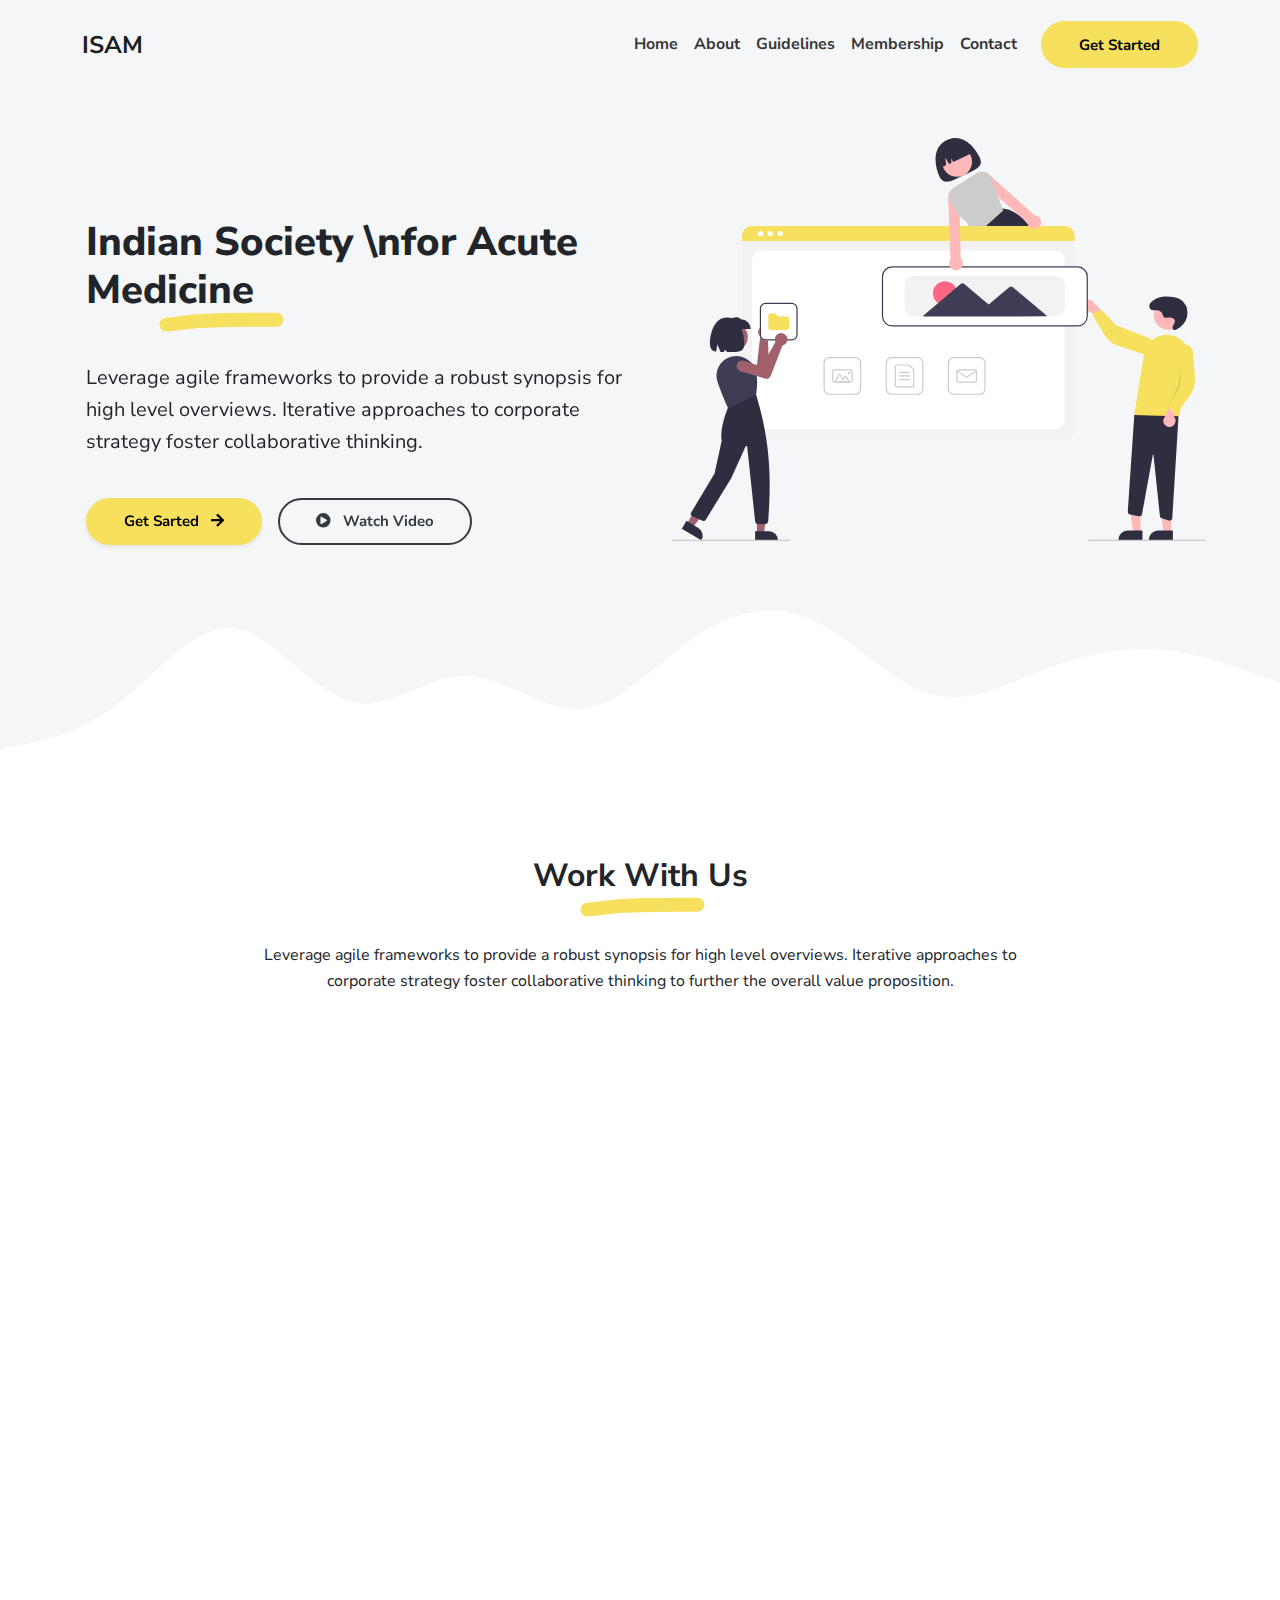
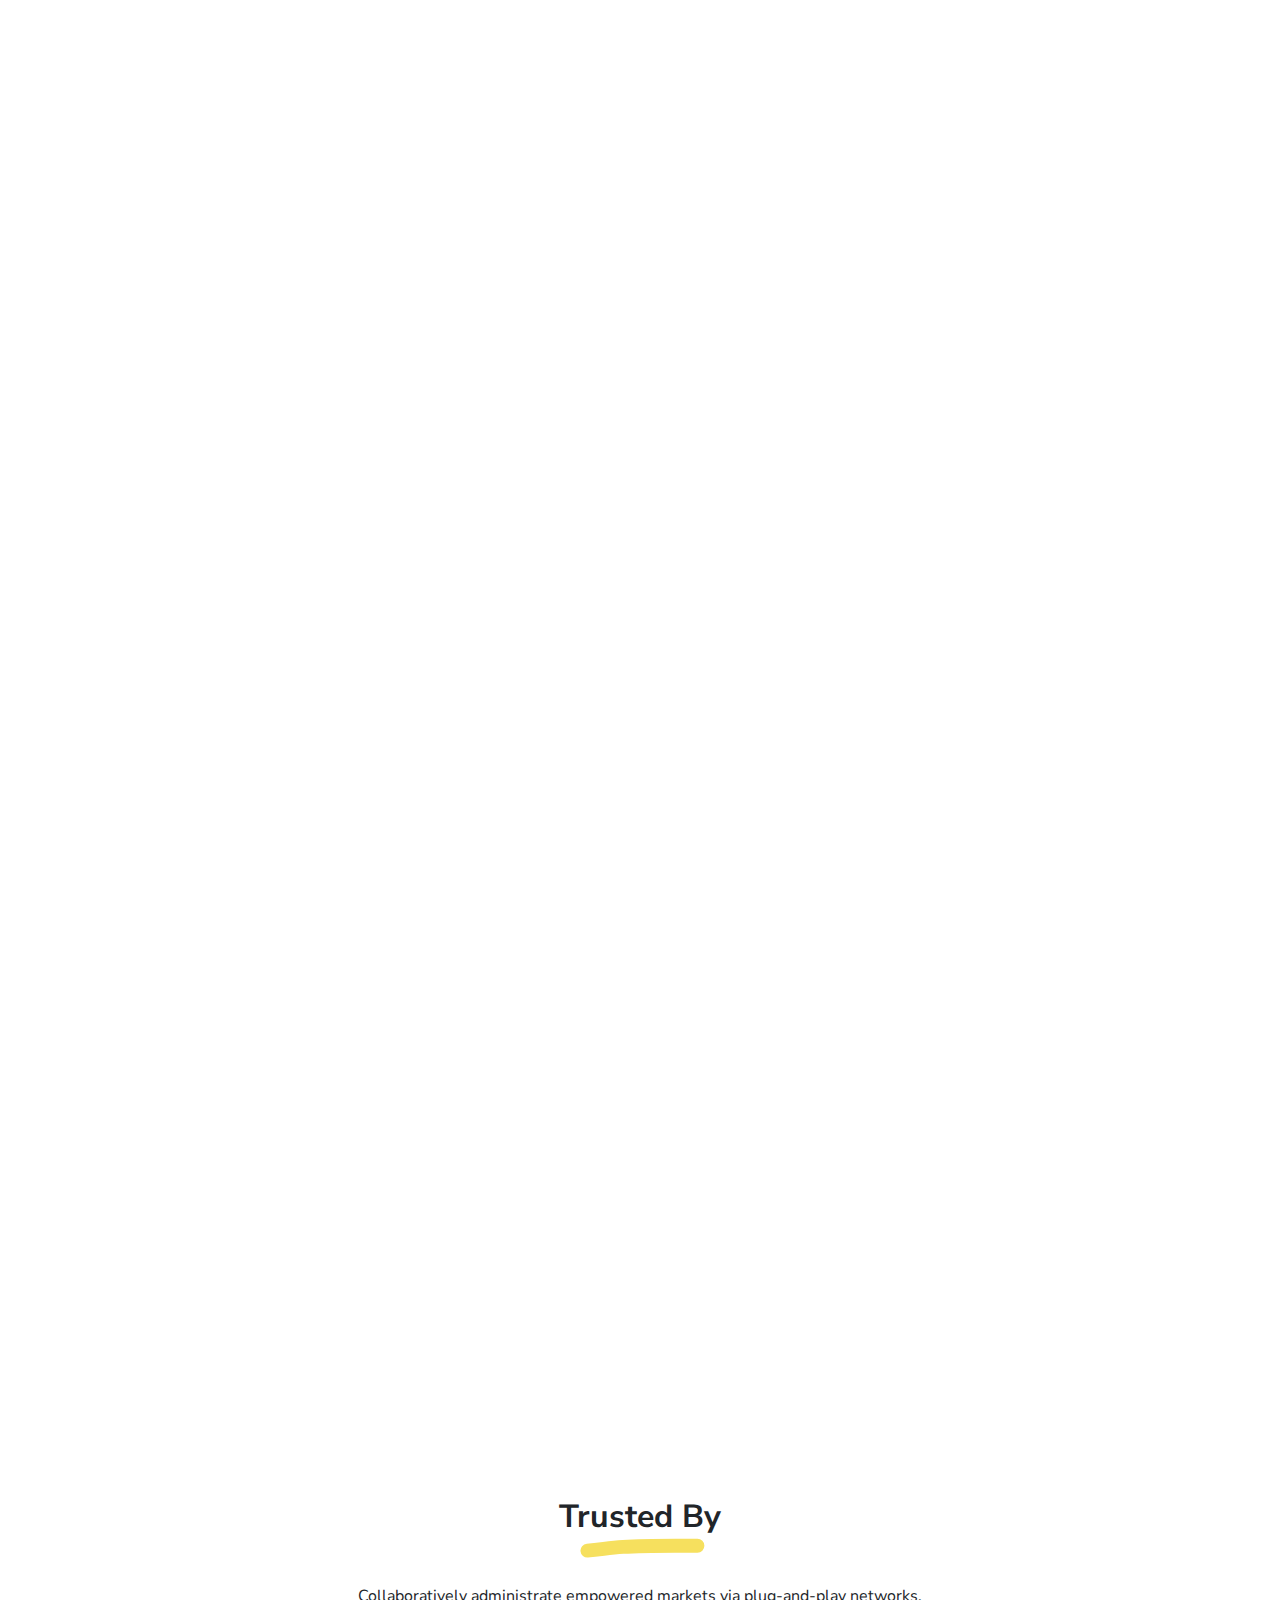
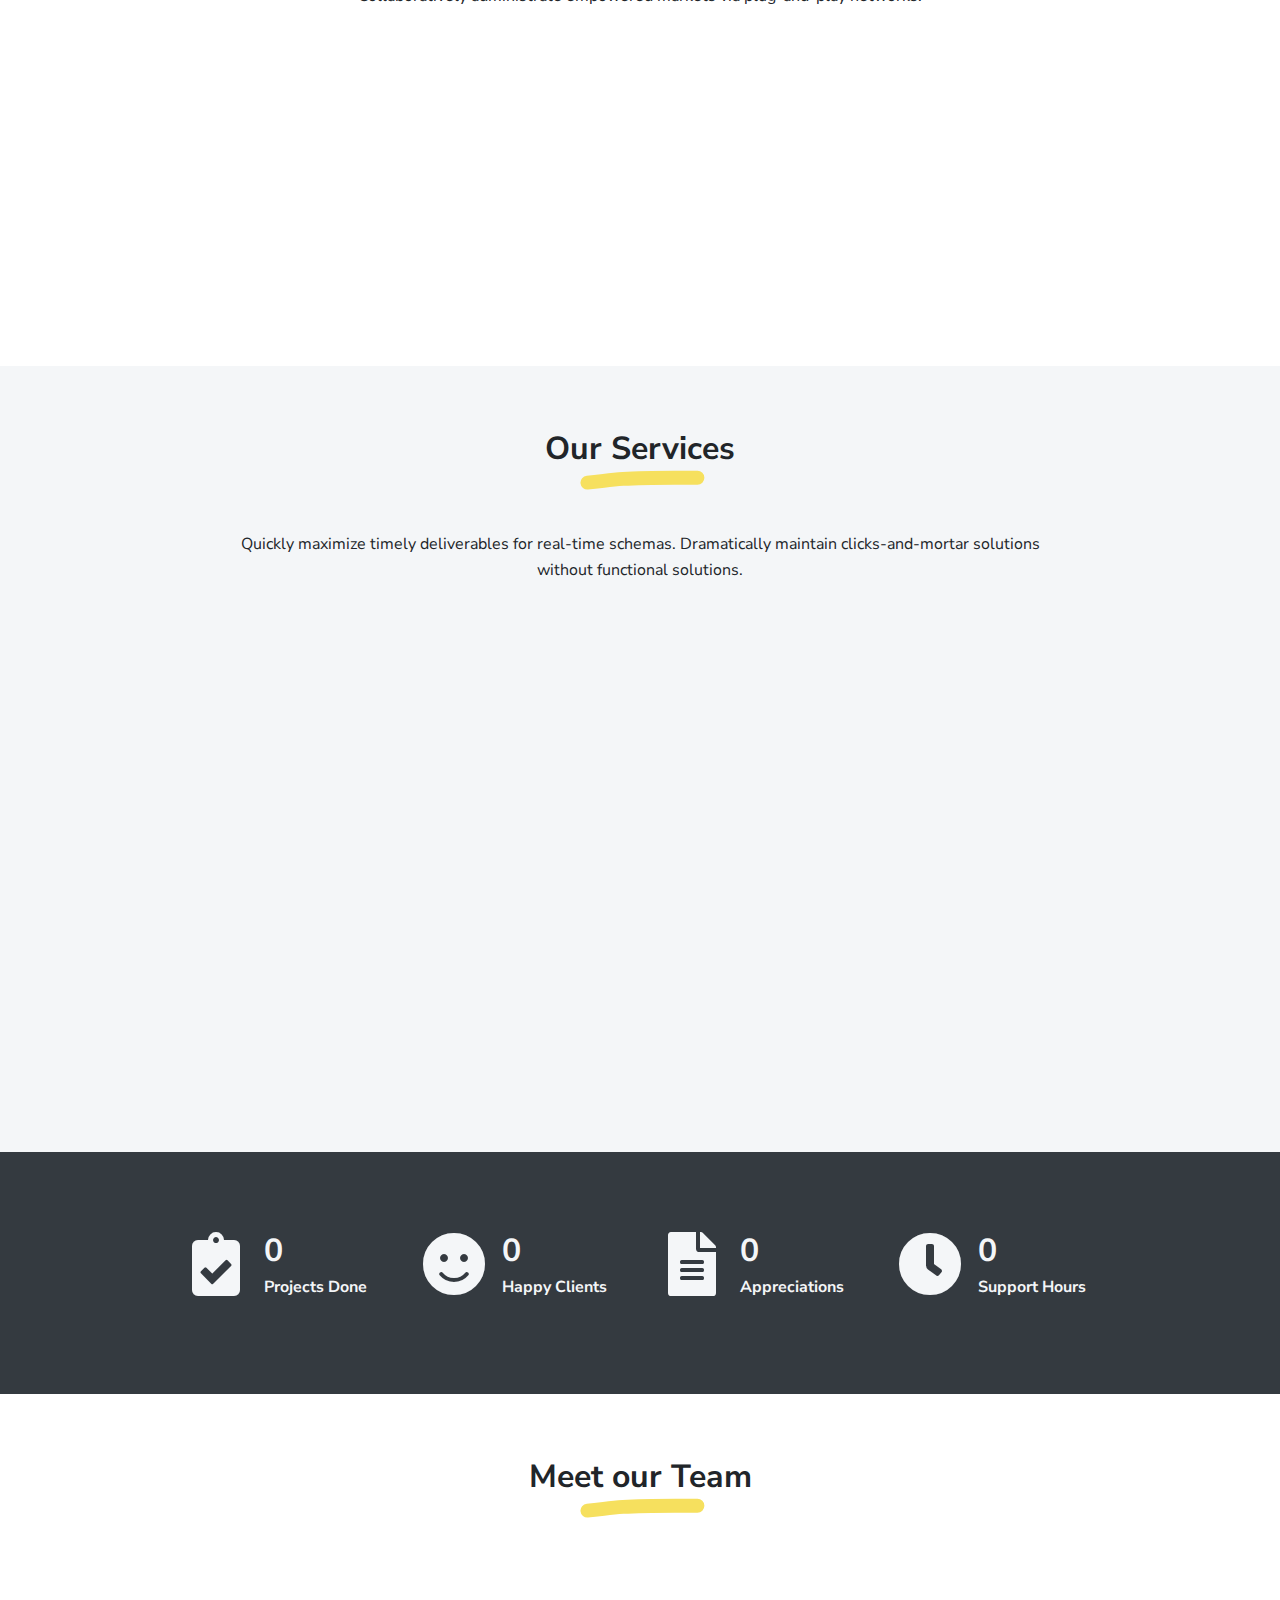
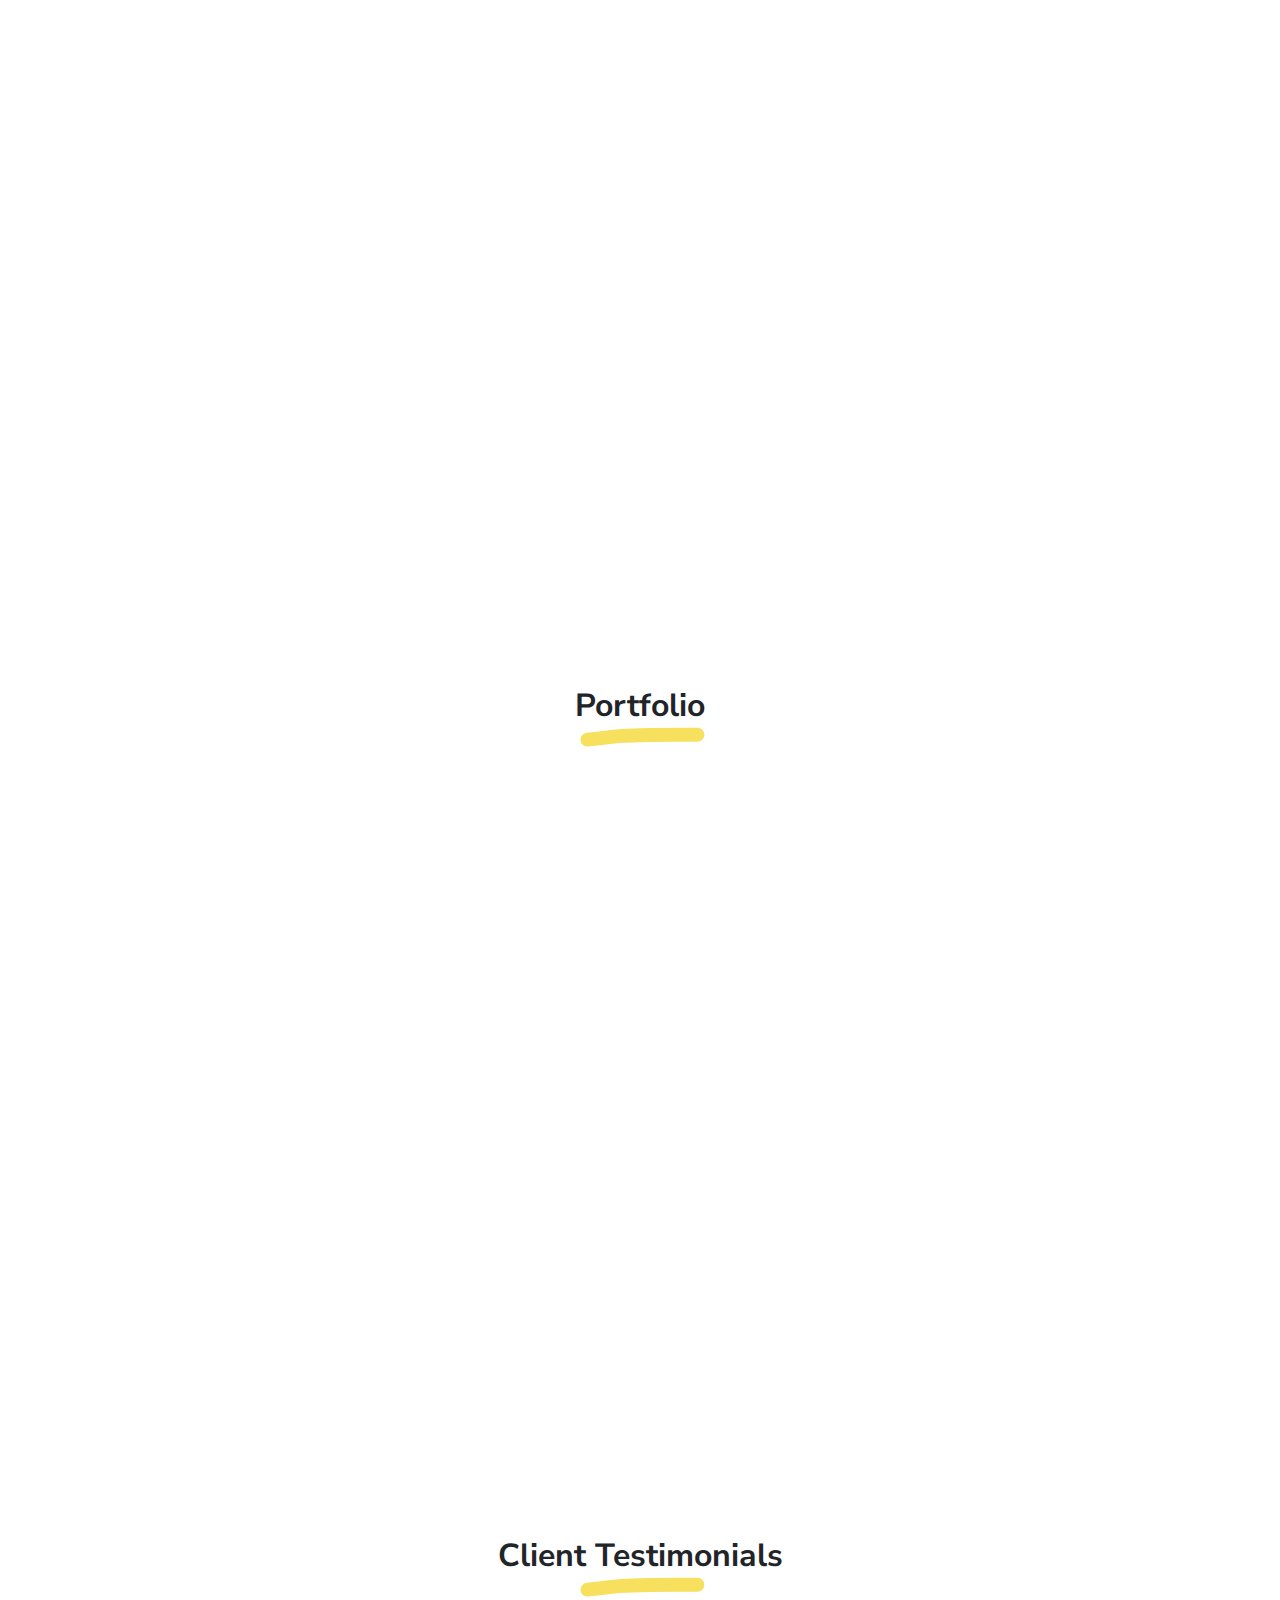
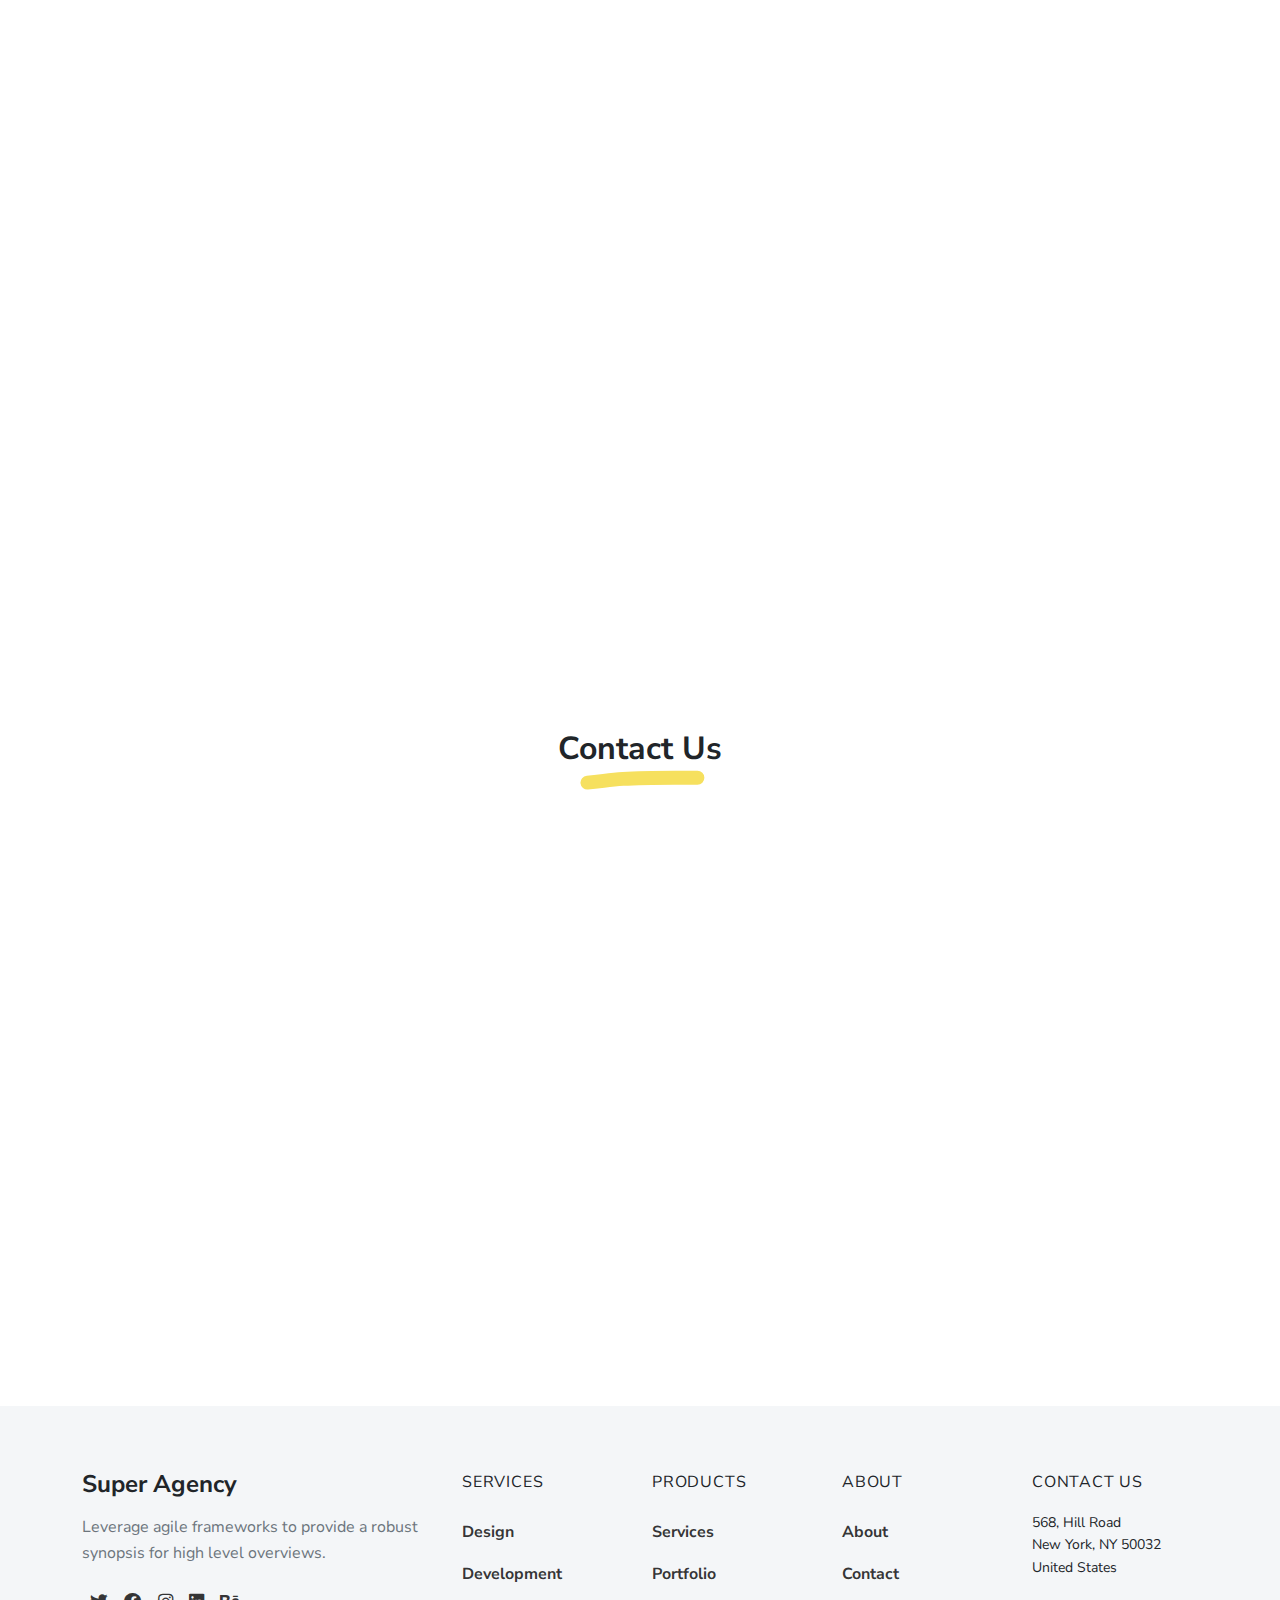
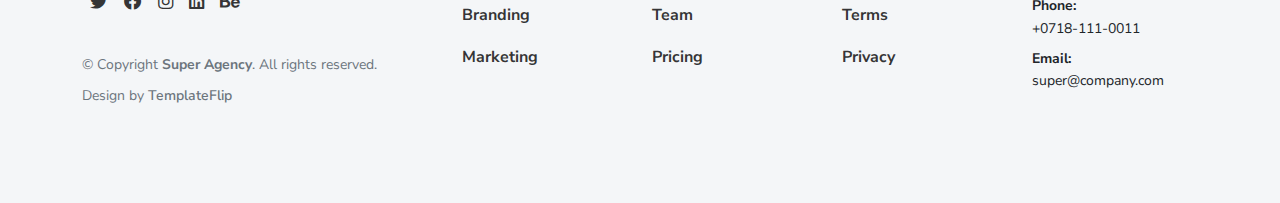
==== index.html @ 927e5661 "Update index.html" ====
<!DOCTYPE html>
<!-- upto 2 directory depth-->
<html lang="en-US">
  <head>
    <meta charset="UTF-8">
    <meta http-equiv="X-UA-Compatible" content="IE=edge">
    <meta name="viewport" content="width=device-width, initial-scale=1">
    <title>ISAM - Indian Society for Acute Medicine</title>
    <link rel="preconnect" href="https://fonts.gstatic.com" crossorigin="crossorigin"/>
    <link rel="preload" as="style" href="https://fonts.googleapis.com/css2?family=Nunito+Sans:wght@300;400;700;800&amp;display=swap"/>
    <link rel="stylesheet" href="https://fonts.googleapis.com/css2?family=Nunito+Sans:wght@300;400;700;800&amp;display=swap" media="print" onload="this.media='all'"/>
    <noscript>
      <link rel="stylesheet" href="https://fonts.googleapis.com/css2?family=Nunito+Sans:wght@300;400;700;800&amp;display=swap"/>
    </noscript>
    <link href="./css/font-awesome/css/all.min.css?ver=1.2.0" rel="stylesheet">
    <link href="./css/bootstrap-icons/bootstrap-icons.css?ver=1.2.0" rel="stylesheet">
    <link href="./css/bootstrap.min.css?ver=1.2.0" rel="stylesheet">
    <link href="./css/aos.css?ver=1.2.0" rel="stylesheet">
    <link href="./css/main.css?ver=1.2.0" rel="stylesheet">
    <noscript>
      <style type="text/css">
        [data-aos] {
            opacity: 1 !important;
            transform: translate(0) scale(1) !important;
        }
      </style>
    </noscript>
  </head>
  <body id="top">
    <header class="bg-light">
      <nav class="navbar navbar-expand-lg navbar-light bg-light" id="header-nav" role="navigation">
        <div class="container"><a class="link-dark navbar-brand site-title mb-0" href="#">ISAM</a>
          <button class="navbar-toggler" type="button" data-bs-toggle="collapse" data-bs-target="#navbarSupportedContent" aria-controls="navbarSupportedContent" aria-expanded="false" aria-label="Toggle navigation"><span class="navbar-toggler-icon"></span></button>
          <div class="collapse navbar-collapse" id="navbarSupportedContent">
            <ul class="navbar-nav ms-auto me-2">
              <li class="nav-item"><a class="nav-link" href="#">Home</a></li>
              <li class="nav-item"><a class="nav-link" href="#about">About</a></li>
              <li class="nav-item"><a class="nav-link" href="#services">Guidelines</a></li>
              <li class="nav-item"><a class="nav-link" href="#team">Membership</a></li>
              <li class="nav-item"><a class="nav-link" href="#contact">Contact</a></li>
            </ul><a class="btn btn-primary" href="#contact">Get Started</a>
          </div>
        </div>
      </nav>
    </header>
    <div class="page-content">
      <div id="content">
<header>
  <div class="cover bg-light">
    <div class="container px-2">
      <div class="row">
        <div class="col-lg-6">
          <div class="mt-5 pt-lg-5">
            <h1 class="intro-title marker" data-aos="fade-left" data-aos-delay="50">Indian Society \nfor Acute Medicine </h1>
            <p class="lead fw-normal mt-4" data-aos="fade-up" data-aos-delay="100">Leverage agile frameworks to provide a robust synopsis for high level overviews. Iterative approaches to corporate strategy foster collaborative thinking.</p>
            <div class="mt-3" data-aos="fade-up" data-aos-delay="200"><a class="btn btn-primary shadow-sm mt-1 me-2" href="#contact">Get Sarted <i class="fas fa-arrow-right ms-1"></i></a><a class="btn btn-outline-secondary mt-1" data-bigpicture="{&quot;ytSrc&quot;: &quot;cHCdU-0Oa9Y&quot;}" href="#"><i class="fas fa-play-circle me-1"></i> Watch Video</a></div>
          </div>
        </div>
        <div class="col-lg-6 p-3 pe-lg-0" data-aos="fade-left" data-aos-delay="100"><img class="pt-2 img-fluid" src="images/illustrations/building_websites.svg" alt="hello"/></div>
      </div>
    </div>
  </div>
  <div class="wave-bg"></div>
</header>
<div class="section pt-3 pt-lg-5 px-2 px-lg-4" id="about">
  <div class="container-narrow">
    <div class="text-center mb-4">
      <h2 class="marker marker-center">Work With Us</h2>
    </div>
    <div class="text-center">
      <p class="mx-auto mb-3" style="max-width:800px">Leverage agile frameworks to provide a robust synopsis for high level overviews. Iterative approaches to corporate strategy foster collaborative thinking to further the overall value proposition.</p>
    </div>
  </div>
  <div class="container">
    <div class="row py-3">
      <div class="col-md-6 col-lg-3 text-center" data-aos="fade-up" data-aos-delay="100">
        <div class="border rounded p-3 bg-light mb-3">
          <div class="text-center text-secondary display-3"><i class="bi bi-palette-fill"></i></div>
          <h3 class="h4 mt-2">Design</h3>
          <p class="text-small">Lorem ipsum dolor sit amet, consectetur adipisicing elit. Reprehenderit maiores..</p>
        </div>
      </div>
      <div class="col-md-6 col-lg-3 text-center" data-aos="fade-up" data-aos-delay="200">
        <div class="border rounded p-3 bg-light mb-3">
          <div class="text-center text-secondary display-3"><i class="bi bi-chat-left-text-fill"></i></div>
          <h3 class="h4 mt-2">Feedback</h3>
          <p class="text-small">Lorem ipsum dolor sit amet, consectetur adipisicing elit. Reprehenderit maiores..</p>
        </div>
      </div>
      <div class="col-md-6 col-lg-3 text-center" data-aos="fade-up" data-aos-delay="300">
        <div class="border rounded p-3 bg-light mb-3">
          <div class="text-center text-secondary display-3"><i class="bi bi-calendar-check-fill"></i></div>
          <h3 class="h4 mt-2">Execution</h3>
          <p class="text-small">Lorem ipsum dolor sit amet, consectetur adipisicing elit. Reprehenderit maiores..</p>
        </div>
      </div>
      <div class="col-md-6 col-lg-3 text-center" data-aos="fade-up" data-aos-delay="400">
        <div class="border rounded p-3 bg-light mb-3">
          <div class="text-center text-secondary display-3"><i class="bi bi-people-fill"></i></div>
          <h3 class="h4 mt-2">Support</h3>
          <p class="text-small">Lorem ipsum dolor sit amet, consectetur adipisicing elit. Reprehenderit maiores..</p>
        </div>
      </div>
    </div>
  </div>
  <div class="container">
    <div class="row py-3 py-lg-5">
      <div class="col-lg-6 col-md-5 px-3 order-md-last" data-aos="fade-zoom-in" data-aos-delay="50" data-aos-easing="ease-in-back"><img class="my-3 img-fluid" src="images/illustrations/development.svg" alt="development"/></div>
      <div class="col-lg-6 col-md-7 px-2" data-aos="zoom-in" data-aos-delay="100">
        <div class="h3 mb-2">Let our <strong>Agile Team</strong> understand and serve your needs.</div>
        <p class="text-secondary mb-3">Lorem ipsum dolor sit amet, consectetur adipiscing elit. Curabitur vehicula auctor ornare. Nulla non ullamcorper tellus. Vestibulum pulvinar eros nec tortor maximus, iaculis rutrum nibh mollis.</p>
        <div class="row">
          <div class="col-lg-6 mb-2">
            <div class="border border-3 rounded px-2 py-2 d-flex align-items-center">
              <div class="badge bg-success me-2"><i class="fas fa-check"></i></div>
              <div class="text-secondary fw-bold">Active Colloboration</div>
            </div>
          </div>
          <div class="col-lg-6 mb-2">
            <div class="border border-3 rounded px-2 py-2 d-flex align-items-center">
              <div class="badge bg-success me-2"><i class="fas fa-check"></i></div>
              <div class="text-secondary fw-bold">On-Schedule Delivery</div>
            </div>
          </div>
          <div class="col-lg-6 mb-2">
            <div class="border border-3 rounded px-2 py-2 d-flex align-items-center">
              <div class="badge bg-success me-2"><i class="fas fa-check"></i></div>
              <div class="text-secondary fw-bold">After Sales Services</div>
            </div>
          </div>
          <div class="col-lg-6 mb-2">
            <div class="border border-3 rounded px-2 py-2 d-flex align-items-center">
              <div class="badge bg-success me-2"><i class="fas fa-check"></i></div>
              <div class="text-secondary fw-bold">24x7 On-Support</div>
            </div>
          </div>
        </div>
      </div>
    </div>
    <div class="row py-3 py-lg-5">
      <div class="col-lg-6 col-md-5 px-3" data-aos="fade-zoom-in" data-aos-delay="50" data-aos-easing="ease-in-back"><img class="my-3 img-fluid" src="images/illustrations/creative-team.svg" alt="creative-team"/></div>
      <div class="col-lg-6 col-md-7 px-2" data-aos="zoom-in" data-aos-delay="100">
        <div class="h3 mb-2">Our <strong>Expert Team</strong> delivers the best result.</div>
        <p class="text-secondary mb-2">Lorem ipsum dolor sit amet consectetur adipiscing elit primis rutrum, nullam tempor malesuada laoreet tempus blandit pretium etc.</p>
        <div>
          <div class="py-1">
            <div class="d-flex text-small fw-bolder"><span class="me-auto">Web Design</span><span>90%</span></div>
            <div class="progress my-1">
              <div class="progress-bar bg-secondary" role="progressbar" data-aos="zoom-in-right" data-aos-delay="300" data-aos-anchor=".skills-section" style="width: 90%" aria-valuenow="90" aria-valuemin="0" aria-valuemax="100"></div>
            </div>
          </div>
          <div class="py-1">
            <div class="d-flex text-small fw-bolder"><span class="me-auto">Mobile App</span><span>90%</span></div>
            <div class="progress my-1">
              <div class="progress-bar bg-success" role="progressbar" data-aos="zoom-in-right" data-aos-delay="400" data-aos-anchor=".skills-section" style="width: 90%" aria-valuenow="90" aria-valuemin="0" aria-valuemax="100"></div>
            </div>
          </div>
          <div class="py-1">
            <div class="d-flex text-small fw-bolder"><span class="me-auto">Graphic Design</span><span>80%</span></div>
            <div class="progress my-1">
              <div class="progress-bar bg-secondary" role="progressbar" data-aos="zoom-in-right" data-aos-delay="500" data-aos-anchor=".skills-section" style="width: 80%" aria-valuenow="80" aria-valuemin="0" aria-valuemax="100"></div>
            </div>
          </div>
          <div class="py-1">
            <div class="d-flex text-small fw-bolder"><span class="me-auto">Digital Marketing</span><span>75%</span></div>
            <div class="progress my-1">
              <div class="progress-bar bg-success" role="progressbar" data-aos="zoom-in-right" data-aos-delay="600" data-aos-anchor=".skills-section" style="width: 75%" aria-valuenow="75" aria-valuemin="0" aria-valuemax="100"></div>
            </div>
          </div>
        </div>
      </div>
    </div>
    <div class="row py-3 py-lg-5">
      <div class="col-lg-6 col-md-5 px-3 order-md-last" data-aos="fade-zoom-in" data-aos-delay="50" data-aos-easing="ease-in-back"><img class="my-3 img-fluid" src="images/illustrations/work-chat.svg" alt="work-chat"/></div>
      <div class="col-lg-6 col-md-7 px-2" data-aos="zoom-in" data-aos-delay="100">
        <div class="h3 mb-2">We believe in <strong>Long Term Partnership</strong>.</div>
        <p class="text-secondary mb-3">Lorem ipsum dolor sit amet consectetur adipiscing elit primis rutrum, nullam tempor malesuada laoreet tempus blandit pretium etc.</p>
        <ul class="nav nav-tabs nav-fill" role="tablist">
          <li class="nav-item" role="presentation"><a class="nav-link p-1 active" aria-current="page" href="#experience" data-bs-toggle="tab"><span class="badge bg-secondary me-1">1</span> Experience</a></li>
          <li class="nav-item" role="presentation"><a class="nav-link p-1" href="#flexibility" data-bs-toggle="tab"><span class="badge bg-secondary me-1">2</span> Flexibility</a></li>
          <li class="nav-item" role="presentation"><a class="nav-link p-1" href="#results" data-bs-toggle="tab"><span class="badge bg-secondary me-1">3</span> Results</a></li>
        </ul>
        <div class="tab-content border border-top-0 text-secondary p-3" id="myTabContent">
          <div class="tab-pane fade show active" id="experience" role="tabpanel" aria-labelledby="home-tab">
            <p>Lorem ipsum dolor sit amet consectetur adipiscing elit primis rutrum, nullam tempor malesuada laoreet tempus blandit pretium etc.</p>
            <p>Curabitur vehicula auctor ornare. Nulla non ullamcorper tellus. Vestibulum pulvinar eros nec tortor maximus, iaculis rutrum nibh mollis.</p><a class="fw-bold text-decoration-none" href="#!">Learn More<i class="fas fa-arrow-right ms-1"></i></a>
          </div>
          <div class="tab-pane fade" id="flexibility" role="tabpanel" aria-labelledby="profile-tab">
            <p>Leverage agile frameworks to provide a robust synopsis for high level overviews.</p>
            <p>Organically grow the holistic world view of disruptive innovation via workplace diversity and empowerment.</p><a class="fw-bold text-decoration-none" href="#!">Learn More<i class="fas fa-arrow-right ms-1"></i></a>
          </div>
          <div class="tab-pane fade" id="results" role="tabpanel" aria-labelledby="contact-tab">
            <p>Capitalize on low hanging fruit to identify a ballpark value added activity to beta test.</p>
            <p>Nanotechnology immersion along the information highway will close the loop on focusing solely on the bottom line.</p><a class="fw-bold text-decoration-none" href="#!">Learn More<i class="fas fa-arrow-right ms-1"></i></a>
          </div>
        </div>
      </div>
    </div>
  </div>
</div>
<div class="section py-3 py-lg-5 px-2 px-lg-4" id="clients">
  <div class="container-narrow">
    <div class="text-center mb-4">
      <h2 class="marker marker-center">Trusted By</h2>
    </div>
    <div class="text-center">
      <p class="mx-auto mb-3" style="max-width:800px">Collaboratively administrate empowered markets via plug-and-play networks.</p>
    </div>
    <div class="text-center" data-aos="zoom-in-up" data-aos-delay="100"> 
      <div class="mx-auto mb-3"> <img class="p-1" src="images/clients/client1.png"/><img class="p-1" src="images/clients/client2.png"/><img class="p-1" src="images/clients/client3.png"/><img class="p-1" src="images/clients/client4.png"/><img class="p-1" src="images/clients/client5.png"/><img class="p-1" src="images/clients/client6.png"/><img class="p-1" src="images/clients/client7.png"/></div>
    </div>
  </div>
</div>
<div class="section bg-light py-3 py-lg-5 px-2 px-lg-4" id="services">
  <div class="container-narrow">
    <div class="text-center mb-5">
      <h2 class="marker marker-center">Our Services</h2>
    </div>
    <div class="text-center">
      <p class="mx-auto mb-3" style="max-width:800px">Quickly maximize timely deliverables for real-time schemas. Dramatically maintain clicks-and-mortar solutions without functional solutions.</p>
    </div>
    <div class="row py-3">
      <div class="col-md-4 text-center mb-3" data-aos="fade-up" data-aos-delay="100"> 
        <div class="bg-white border rounded-circle d-inline-block p-2"><img class="p-2" src="images/services/web-design.svg" width="96" height="96" alt="web design"/></div>
        <div class="bg-white border rounded p-3 mt-n4">
          <div class="h5 mt-3">Web Design</div>
          <p class="text-small">Lorem ipsum dolor sit amet, consectetur adipiscing elit, sed do eiusmod tempor incididunt ut labore et dolore magna aliqua.</p><a class="btn btn-link" href="#!">Learn More<i class="fas fa-arrow-right ms-1"></i></a>
        </div>
      </div>
      <div class="col-md-4 text-center mb-3" data-aos="fade-up" data-aos-delay="200">
        <div class="bg-white border rounded-circle d-inline-block p-2"><img class="p-2" src="images/services/graphic-design.svg" width="96" height="96" alt="graphic design"/></div>
        <div class="bg-white border rounded p-3 mt-n4">
          <div class="h5 mt-3">Graphic Design</div>
          <p class="text-small">Lorem ipsum dolor sit amet, consectetur adipiscing elit, sed do eiusmod tempor incididunt ut labore et dolore magna aliqua.</p><a class="btn btn-link" href="#!">Learn More<i class="fas fa-arrow-right ms-1"></i></a>
        </div>
      </div>
      <div class="col-md-4 text-center mb-3" data-aos="fade-up" data-aos-delay="300">
        <div class="bg-white border rounded-circle d-inline-block p-2"><img class="p-2" src="images/services/ui-ux.svg" width="96" height="96" alt="ui-ux"/></div>
        <div class="bg-white border rounded p-3 mt-n4">
          <div class="h5 mt-3">UI/UX</div>
          <p class="text-small">Lorem ipsum dolor sit amet, consectetur adipiscing elit, sed do eiusmod tempor incididunt ut labore et dolore magna aliqua.</p><a class="btn btn-link" href="#!">Learn More<i class="fas fa-arrow-right ms-1"></i></a>
        </div>
      </div>
    </div>
  </div>
</div>
<div class="section bg-secondary text-light py-3 py-lg-5 px-2 px-lg-4" id="stats">
  <div class="container-narrow">
    <div class="row px-4">
      <div class="col-md-3 col-sm-6">
        <div class="d-flex py-2"><i class="mr-3 fas fa-clipboard-check fa-4x fa-fw"></i>
          <div class="ms-1">
            <div class="h2 mb-1 purecounter" data-purecounter-start="0" data-purecounter-end="325" data-purecounter-duration="1">325</div>
            <div class="h6">Projects Done</div>
          </div>
        </div>
      </div>
      <div class="col-md-3 col-sm-6">
        <div class="d-flex py-2"><i class="mr-3 fas fa-smile fa-4x fa-fw"></i>
          <div class="ms-1">
            <div class="h2 mb-1 purecounter" data-purecounter-start="0" data-purecounter-end="145" data-purecounter-duration="1">145</div>
            <div class="h6">Happy Clients</div>
          </div>
        </div>
      </div>
      <div class="col-md-3 col-sm-6">
        <div class="d-flex py-2"><i class="mr-3 fas fa-file-alt fa-4x fa-fw"></i>
          <div class="ms-1">
            <div class="h2 mb-1 purecounter" data-purecounter-start="0" data-purecounter-end="464" data-purecounter-duration="1">464</div>
            <div class="h6">Appreciations</div>
          </div>
        </div>
      </div>
      <div class="col-md-3 col-sm-6">
        <div class="d-flex py-2"><i class="mr-3 fas fa-clock fa-4x fa-fw"></i>
          <div class="ms-1">
            <div class="h2 mb-1 purecounter" data-purecounter-start="0" data-purecounter-end="8565" data-purecounter-duration="1">8565</div>
            <div class="h6">Support Hours</div>
          </div>
        </div>
      </div>
    </div>
  </div>
</div>
<div class="section pt-5 pb-3 py-lg-5 px-2 px-lg-4" id="team">
  <div class="container">
    <div class="text-center mb-5">
      <h2 class="marker marker-center">Meet our Team</h2>
    </div>
  </div>
  <div class="carousel carousel-dark slide pb-3" id="carouselTeam" data-bs-ride="carousel" data-aos="zoom-in-up">
    <div class="container-narrow">
      <ol class="carousel-indicators">
        <li class="active" data-bs-target="#carouselTeam" data-bs-slide-to="0" aria-label="Slide 1"></li>
        <li data-bs-target="#carouselTeam" data-bs-slide-to="1" aria-label="Slide 2"></li>
      </ol>
      <div class="carousel-inner">
        <div class="carousel-item active" data-bs-interval="6000">
          <div class="row">
            <div class="col-md-4">
              <div class="card d-block mb-3"><img class="card-img-top" src="images/team/emp-1.jpg" alt="image"/>
                <div class="card-body text-center">
                  <div class="h5 mb-1">Pamela Lopez</div>
                  <div class="text-muted mb-1">CEO</div>
                  <div class="nav text-light justify-content-center"><a class="nav-link" href="#!" title="Twitter"><i class="fab fa-twitter"></i><span class="menu-title sr-only">Twitter</span></a><a class="nav-link" href="#!" title="Facebook"><i class="fab fa-facebook"></i><span class="menu-title sr-only">Facebook</span></a><a class="nav-link" href="#!" title="Instagram"><i class="fab fa-instagram"></i><span class="menu-title sr-only">Instagram</span></a><a class="nav-link" href="#!" title="LinkedIn"><i class="fab fa-linkedin"></i><span class="menu-title sr-only">LinkedIn</span></a></div>
                </div>
              </div>
            </div>
            <div class="col-md-4">
              <div class="card d-block mb-3"><img class="card-img-top" src="images/team/emp-2.jpg" alt="image"/>
                <div class="card-body text-center">
                  <div class="h5 mb-1">John Bowman</div>
                  <div class="text-muted mb-1">Graphic Designer</div>
                  <div class="nav text-light justify-content-center"><a class="nav-link" href="#!" title="Twitter"><i class="fab fa-twitter"></i><span class="menu-title sr-only">Twitter</span></a><a class="nav-link" href="#!" title="Facebook"><i class="fab fa-facebook"></i><span class="menu-title sr-only">Facebook</span></a><a class="nav-link" href="#!" title="Instagram"><i class="fab fa-instagram"></i><span class="menu-title sr-only">Instagram</span></a><a class="nav-link" href="#!" title="LinkedIn"><i class="fab fa-linkedin"></i><span class="menu-title sr-only">LinkedIn</span></a></div>
                </div>
              </div>
            </div>
            <div class="col-md-4">
              <div class="card d-block mb-3"><img class="card-img-top" src="images/team/emp-3.jpg" alt="image"/>
                <div class="card-body text-center">
                  <div class="h5 mb-1">Mark Shaw</div>
                  <div class="text-muted mb-1">Software Developer</div>
                  <div class="nav text-light justify-content-center"><a class="nav-link" href="#!" title="Twitter"><i class="fab fa-twitter"></i><span class="menu-title sr-only">Twitter</span></a><a class="nav-link" href="#!" title="Facebook"><i class="fab fa-facebook"></i><span class="menu-title sr-only">Facebook</span></a><a class="nav-link" href="#!" title="Instagram"><i class="fab fa-instagram"></i><span class="menu-title sr-only">Instagram</span></a><a class="nav-link" href="#!" title="LinkedIn"><i class="fab fa-linkedin"></i><span class="menu-title sr-only">LinkedIn</span></a></div>
                </div>
              </div>
            </div>
          </div>
        </div>
        <div class="carousel-item">
          <div class="row">
            <div class="col-md-4">
              <div class="card d-block mb-3"><img class="card-img-top" src="images/team/emp-4.jpg" alt="image"/>
                <div class="card-body text-center">
                  <div class="h5 mb-1">Melissa Long</div>
                  <div class="text-muted mb-1">Software Developer</div>
                  <div class="nav text-light justify-content-center"><a class="nav-link" href="#!" title="Twitter"><i class="fab fa-twitter"></i><span class="menu-title sr-only">Twitter</span></a><a class="nav-link" href="#!" title="Facebook"><i class="fab fa-facebook"></i><span class="menu-title sr-only">Facebook</span></a><a class="nav-link" href="#!" title="Instagram"><i class="fab fa-instagram"></i><span class="menu-title sr-only">Instagram</span></a><a class="nav-link" href="#!" title="LinkedIn"><i class="fab fa-linkedin"></i><span class="menu-title sr-only">LinkedIn</span></a></div>
                </div>
              </div>
            </div>
            <div class="col-md-4">
              <div class="card d-block mb-3"><img class="card-img-top" src="images/team/emp-5.jpg" alt="image"/>
                <div class="card-body text-center">
                  <div class="h5 mb-1">Betty West</div>
                  <div class="text-muted mb-1">Software Developer</div>
                  <div class="nav text-light justify-content-center"><a class="nav-link" href="#!" title="Twitter"><i class="fab fa-twitter"></i><span class="menu-title sr-only">Twitter</span></a><a class="nav-link" href="#!" title="Facebook"><i class="fab fa-facebook"></i><span class="menu-title sr-only">Facebook</span></a><a class="nav-link" href="#!" title="Instagram"><i class="fab fa-instagram"></i><span class="menu-title sr-only">Instagram</span></a><a class="nav-link" href="#!" title="LinkedIn"><i class="fab fa-linkedin"></i><span class="menu-title sr-only">LinkedIn</span></a></div>
                </div>
              </div>
            </div>
            <div class="col-md-4">
              <div class="card d-block mb-3"><img class="card-img-top" src="images/team/emp-6.jpg" alt="image"/>
                <div class="card-body text-center">
                  <div class="h5 mb-1">Jeremy Little</div>
                  <div class="text-muted mb-1">Digital Marketing</div>
                  <div class="nav text-light justify-content-center"><a class="nav-link" href="#!" title="Twitter"><i class="fab fa-twitter"></i><span class="menu-title sr-only">Twitter</span></a><a class="nav-link" href="#!" title="Facebook"><i class="fab fa-facebook"></i><span class="menu-title sr-only">Facebook</span></a><a class="nav-link" href="#!" title="Instagram"><i class="fab fa-instagram"></i><span class="menu-title sr-only">Instagram</span></a><a class="nav-link" href="#!" title="LinkedIn"><i class="fab fa-linkedin"></i><span class="menu-title sr-only">LinkedIn</span></a></div>
                </div>
              </div>
            </div>
          </div>
        </div>
      </div>
    </div>
  </div>
</div>
<div class="section py-3 py-lg-5 px-2 px-lg-4" id="portfolio">
  <div class="container">
    <div class="text-center mb-5">
      <h2 class="marker marker-center">Portfolio </h2>
    </div>
    <div class="grid bp-gallery pb-3" data-aos="zoom-in-up" data-aos-delay="100">
      <div class="grid-sizer"></div>
      <div class="grid-item"><a href="https://dribbble.com">
          <figure class="portfolio-item"><img src="images/portfolio/1-small.png" data-bp="images/portfolio/1.jpg"/>
            <figcaption>
              <h4 class="h5 mb-0">Web Design</h4>
              <div>Dribbble.com</div>
            </figcaption>
          </figure></a></div>
      <div class="grid-item"><a href="https://github.com">
          <figure class="portfolio-item"><img src="images/portfolio/2-small.png" data-bp="images/portfolio/2.jpg" data-caption="Example of an optional caption."/>
            <figcaption> 
              <h4 class="h5 mb-0">Web Development</h4>
              <div>GitHub.com</div>
            </figcaption>
          </figure></a></div>
      <div class="grid-item"><a href="https://soundcloud.com/">
          <figure class="portfolio-item"><img src="images/portfolio/3-small.png" data-bp="images/portfolio/3.jpg" data-caption="Example of an optional caption."/>
            <figcaption> 
              <h4 class="h5 mb-0">Audio Mixing</h4>
              <div>Soundcloud.com</div>
            </figcaption>
          </figure></a></div>
      <div class="grid-item"><a href="https://www.adobe.com/">
          <figure class="portfolio-item"><img src="images/portfolio/4-small.png" data-bp="images/portfolio/4.jpg"/>
            <figcaption>
              <h4 class="h5 mb-0">Video Editing</h4>
              <div>Adobe After Effects</div>
            </figcaption>
          </figure></a></div>
      <div class="grid-item"><a href="https://www.adobe.com/">
          <figure class="portfolio-item"><img src="images/portfolio/5-small.png" data-bp="images/portfolio/5.jpg"/>
            <figcaption>
              <h4 class="h5 mb-0">Photography</h4>
              <div>Adobe Photoshop</div>
            </figcaption>
          </figure></a></div>
      <div class="grid-item"><a href="https://www.android.com/">
          <figure class="portfolio-item"><img src="images/portfolio/6-small.png" data-bp="images/portfolio/6.jpg"/>
            <figcaption>
              <h4 class="h5 mb-0">App Development</h4>
              <div>Android</div>
            </figcaption>
          </figure></a></div>
      <div class="grid-item"><a href="https://flutter.dev/">
          <figure class="portfolio-item"><img src="images/portfolio/7-small.png" data-bp="images/portfolio/7.jpg"/>
            <figcaption>
              <h4 class="h5 mb-0">App Design</h4>
              <div>Flutter</div>
            </figcaption>
          </figure></a></div>
      <div class="grid-item"><a href="https://flutter.dev/">
          <figure class="portfolio-item"><img src="images/portfolio/8-small.png" data-bp="images/portfolio/8.jpg"/>
            <figcaption>
              <h4 class="h5 mb-0">App Development</h4>
              <div>Flutter</div>
            </figcaption>
          </figure></a></div>
    </div>
  </div>
</div>
<div class="section py-3 py-lg-5 px-2 px-lg-4" id="testimonials">
  <div class="container-narrow">
    <div class="text-center mb-5">
      <h2 class="marker marker-center">Client Testimonials</h2>
    </div>
    <div class="row"> 
      <div class="col-md-6 mb-5" data-aos="fade-right" data-aos-delay="100">
        <div class="d-flex ms-md-3"><span><i class="fas fa-2x fa-quote-left"></i></span><span class="m-2">Bring to the table win-win survival strategies to ensure proactive domination. User generated content in real-time will have multiple touchpoints for offshoring.</span></div>
        <div class="d-flex justify-content-end align-items-end">
          <div class="text-end me-2">
            <div class="fw-bolder">Aiyana</div>
            <div class="text-small">CEO / Specely</div>
          </div><img class="me-md-3 rounded" src="images/testimonials/client1.jpg" width="96" height="96" alt="client 1"/>
        </div>
      </div>
      <div class="col-md-6 mb-5" data-aos="fade-left" data-aos-delay="300">
        <div class="d-flex ms-md-3"><span><i class="fas fa-2x fa-quote-left"></i></span><span class="m-2">Capitalize on low hanging fruit to identify a ballpark value added activity to beta test. Organically grow the holistic world view of disruptive innovation.</span></div>
        <div class="d-flex justify-content-end align-items-end">
          <div class="text-end me-2">
            <div class="fw-bolder">Alexander</div>
            <div class="text-small">CEO / Combtree</div>
          </div><img class="me-md-3 rounded" src="images/testimonials/client2.jpg" width="96" height="96" alt="client 1"/>
        </div>
      </div>
      <div class="col-md-6 mb-5" data-aos="fade-right" data-aos-delay="100">
        <div class="d-flex ms-md-3"><span><i class="fas fa-2x fa-quote-left"></i></span><span class="m-2">Podcasting operational change management inside of workflows to establish a framework. Taking seamless key performance indicators offline to maximise potential.</span></div>
        <div class="d-flex justify-content-end align-items-end">
          <div class="text-end me-2">
            <div class="fw-bolder">Ariya</div>
            <div class="text-small">CTO / Softone</div>
          </div><img class="me-md-3 rounded" src="images/testimonials/client3.jpg" width="96" height="96" alt="client 1"/>
        </div>
      </div>
      <div class="col-md-6 mb-5" data-aos="fade-left" data-aos-delay="300">
        <div class="d-flex ms-md-3"><span><i class="fas fa-2x fa-quote-left"></i></span><span class="m-2">Collaboratively administrate empowered markets via plug-and-play networks. Dynamically procrastinate B2C users after installed base benefits.</span></div>
        <div class="d-flex justify-content-end align-items-end">
          <div class="text-end me-2">
            <div class="fw-bolder">Braiden</div>
            <div class="text-small">CFO / Markoo</div>
          </div><img class="me-md-3 rounded" src="images/testimonials/client4.jpg" width="96" height="96" alt="client 1"/>
        </div>
      </div>
    </div>
  </div>
</div>
<div class="section py-3 py-lg-5 px-2 px-lg-4" id="contact">
  <div class="container-narrow">
    <div class="text-center mb-5">
      <h2 class="marker marker-center">Contact Us</h2>
    </div>
    <div class="row">
      <div class="col-md-6" data-aos="zoom-in" data-aos-delay="100">
        <div class="bg-light my-2 p-3 pt-2"><form action="https://formspree.io/your@email.com"
    method="POST">
    <div class="form-group my-2">
      <label for="name" class="form-label fw-bolder">Name</label>
      <input class="form-control" type="text" id="name" name="name" required>
    </div>
    <div class="form-group my-2">
      <label for="email" class="form-label fw-bolder">Email</label>
      <input class="form-control" type="email" id="email" name="_replyto" required>
    </div>
  <div class="form-group my-2">
    <label for="message" class="form-label fw-bolder">Message</label>
    <textarea class="form-control" style="resize: none;" id="message" name="message" rows="4" required></textarea>
  </div>
  <button class="btn btn-primary mt-2" type="submit">Send</button>
</form>
        </div>
      </div>
      <div class="col-md-6" data-aos="fade-left" data-aos-delay="300">
        <div class="mt-3 px-2">
          <div class="h5">Let’s talk how we can help you!</div>
          <p>If you like to work with us then drop us a message using the contact form.</p>
          <p>Or get in touch using  email, skype or contact number.</p>
          <p>See you!</p>
        </div>
        <div class="mt-5 px-2">
          <div class="row"> 
            <div class="col-sm-2">
              <div class="pb-1">Email:</div>
            </div>
            <div class="col-sm-10">
              <div class="pb-1 fw-bolder">super-agency@company.com</div>
            </div>
            <div class="col-sm-2">
              <div class="pb-1">Skype:</div>
            </div>
            <div class="col-sm-10">
              <div class="pb-1 fw-bolder">username@skype.com</div>
            </div>
            <div class="col-sm-2">
              <div class="pb-1">Phone:</div>
            </div>
            <div class="col-sm-10">
              <div class="pb-1 fw-bolder">+0718-111-0011</div>
            </div>
          </div>
        </div>
      </div>
    </div>
  </div>
</div>
<footer class="py-5 px-2 bg-light" id="footer">
  <div class="container">
    <div class="row"> 
      <div class="col-lg-4 col-md-12 mb-3">
        <div class="mb-3">
          <div class="h4">Super Agency</div>
          <p class="text-muted">Leverage agile frameworks to provide a robust synopsis for high level overviews.</p>
          <div class="social-nav">
            <nav role="navigation">
              <ul class="nav text-light">
                <li class="nav-item"><a class="nav-link" href="https://twitter.com/templateflip" title="Twitter"><i class="fab fa-twitter"></i><span class="menu-title sr-only">Twitter</span></a></li>
                <li class="nav-item"><a class="nav-link" href="https://www.facebook.com/templateflip" title="Facebook"><i class="fab fa-facebook"></i><span class="menu-title sr-only">Facebook</span></a></li>
                <li class="nav-item"><a class="nav-link" href="https://www.instagram.com/templateflip" title="Instagram"><i class="fab fa-instagram"></i><span class="menu-title sr-only">Instagram</span></a></li>
                <li class="nav-item"><a class="nav-link" href="https://www.linkedin.com/" title="LinkedIn"><i class="fab fa-linkedin"></i><span class="menu-title sr-only">LinkedIn</span></a></li>
                <li class="nav-item"><a class="nav-link" href="https://www.behance.net/templateflip" title="Behance"><i class="fab fa-behance"></i><span class="menu-title sr-only">Behance</span></a></li>
              </ul>
            </nav>
          </div>
        </div>
        <div class="text-small text-muted">
          <div class="mb-1">&copy; Copyright <strong>Super Agency</strong>. All rights reserved.</div>
          <div>
            <!-- Make sure to buy a license for the template before removing the line below. Buy license on https://templateflip.com/ -->Design by <a href="https://templateflip.com/" target="_blank">TemplateFlip</a></div>
        </div>
      </div>
      <div class="col-lg-2 col-md-6 mb-3">
        <div class="text-uppercase mb-2">Services</div>
        <div class="nav flex-column"><a class="nav-link px-0" href="#!">Design</a><a class="nav-link px-0" href="#!">Development</a><a class="nav-link px-0" href="#!">Branding</a><a class="nav-link px-0" href="#!">Marketing</a></div>
      </div>
      <div class="col-lg-2 col-md-6 mb-3">
        <div class="text-uppercase mb-2">Products</div>
        <div class="nav flex-column"><a class="nav-link px-0" href="#!">Services</a><a class="nav-link px-0" href="#!">Portfolio</a><a class="nav-link px-0" href="#!">Team</a><a class="nav-link px-0" href="#!">Pricing</a></div>
      </div>
      <div class="col-lg-2 col-md-6 mb-3">
        <div class="text-uppercase mb-2">About</div>
        <div class="nav flex-column"><a class="nav-link px-0" href="#!">About</a><a class="nav-link px-0" href="#!">Contact</a><a class="nav-link px-0" href="#!">Terms</a><a class="nav-link px-0" href="#!">Privacy</a></div>
      </div>
      <div class="col-lg-2 col-md-6 mb-3">
        <div class="text-uppercase mb-2">Contact Us</div>
        <div class="text-small">
          <address>
            568, Hill Road<br/>
            New York, NY 50032<br/>
            United States
          </address>
          <div class="mb-1"><strong>Phone:</strong><br/>+0718-111-0011</div>
          <div class="mb-1"><strong>Email:</strong><br/>super@company.com</div>
        </div>
      </div>
    </div>
  </div>
</footer></div>
    </div>
    <div id="scrolltop"><a class="btn btn-secondary" href="#top"><span class="icon"><i class="fas fa-angle-up fa-x"></i></span></a></div>
    <script src="./scripts/imagesloaded.pkgd.min.js?ver=1.2.0"></script>
    <script src="./scripts/masonry.pkgd.min.js?ver=1.2.0"></script>
    <script src="./scripts/BigPicture.min.js?ver=1.2.0"></script>
    <script src="./scripts/purecounter.min.js?ver=1.2.0"></script>
    <script src="./scripts/bootstrap.bundle.min.js?ver=1.2.0"></script>
    <script src="./scripts/aos.min.js?ver=1.2.0"></script>
    <script src="./scripts/main.js?ver=1.2.0"></script>
  </body>
</html>
---- css/main.css ----
html, body {
  overflow-x: hidden;
}

/**
 * Enable smooth scrolling on the whole document
 */
html {
  scroll-behavior: smooth;
}

/**
 * Disable smooth scrolling when users have prefers-reduced-motion enabled
 */
@media screen and (prefers-reduced-motion: reduce) {
  html {
    scroll-behavior: auto;
  }
}

/**
 * Add .section to every anchored element for scroll margin
 */
.section {
  scroll-margin-top: 2rem;
}

/* Header */
.site-title {
  font-size: 1.5rem;
  font-weight: 700;
  line-height: 3rem;
  text-decoration: none;
}

@media (min-width: 48em) {
  .site-title {
    float: left;
  }
}

.nav-link {
  font-weight: 700;
  color: rgba(0, 0, 0, 0.8) !important;
}

.social-nav .nav-link {
  padding: 0 0.5rem;
  font-size: 1.1rem;
  line-height: 2.5rem;
}

.nav-link:hover,
.nav-link:focus,
.active .nav-link {
  color: rgba(0, 0, 0, 0.6) !important;
}

/* Hero (intro) section */
.intro-title {
  font-weight: 800;
}

@-webkit-keyframes animateWave {
  0% {
    transform: scale(1, 0);
  }
  100% {
    transform: scale(1, 1);
  }
}

@keyframes animateWave {
  0% {
    transform: scale(1, 0);
  }
  100% {
    transform: scale(1, 1);
  }
}

.wave-bg {
  display: block;
  height: 220px;
  width: 100%;
  min-width: 600px;
  transform-origin: top;
  -webkit-animation: animateWave 2000ms cubic-bezier(0.23, 1, 0.32, 1) forwards;
          animation: animateWave 2000ms cubic-bezier(0.23, 1, 0.32, 1) forwards;
  background-image: url("../images/wave-bg.svg");
  background-position: center;
  background-repeat: no-repeat;
}

img.avatar {
  border-radius: 30px;
}

/* Masonary grid for portfolio */
.grid:after {
  content: '';
  display: block;
  clear: both;
}

/* Grid Item */
.grid-sizer,
.grid-item {
  width: 100%;
}

.grid-item {
  padding-bottom: 12px;
}

@media (min-width: 48em) {
  .grid-sizer,
  .grid-item {
    width: 25%;
  }
  .grid-item {
    float: left;
    padding: 6px;
  }
}

.grid-item img {
  display: block;
  width: 100%;
  max-width: 100%;
}

/* Portfolio */
.portolio-section .container {
  padding: 0;
}

.portfolio-item {
  position: relative;
  overflow: hidden;
  text-align: center;
  margin: 0;
}

.portfolio-item figcaption {
  position: absolute;
  top: auto;
  bottom: 0;
  left: 0;
  width: 100%;
  padding: 12px;
  background: rgba(255, 255, 255, 0.75);
  transition: transform 0.35s;
  transform: translate3d(0, 100%, 0);
}

.portfolio-item figcaption h4 {
  color: #222;
  font-size: 16px;
  text-transform: uppercase;
  font-weight: 700;
  margin-bottom: 3px;
}

.portfolio-item figcaption p {
  color: #444;
  font-size: 14px;
  font-weight: 600;
  margin-bottom: 0;
}

.portfolio-item:hover figcaption {
  transform: translate3d(0, 0, 0);
}

/* Portolio Caption */
#bp_container .bp-xc {
  background: #F6E05E !important;
}

#bp_caption a {
  text-decoration: none;
}

/* Footer section */
footer a:not(.nav-link) {
  color: inherit;
  font-weight: 600;
  text-decoration: none;
  cursor: pointer;
}

/* Scroll Top */
#scrolltop {
  display: block;
  visibility: hidden;
  opacity: 0;
  transition: visibility 0s, opacity 0.5s ease-in;
  position: fixed;
  bottom: 20px;
  right: 20px;
}

#scrolltop .btn {
  padding: 3px 11px;
  border-radius: 50%;
}

/* Additional utility styles */
.container-narrow {
  max-width: 1024px;
  margin: 0 auto;
}

.text-small {
  font-size: 0.875rem;
}

.text-uppercase {
  letter-spacing: 0.05em;
}

.hover-effect {
  transition: transform .18s ease-in-out;
}

.hover-effect:hover {
  transform: translateY(-2px);
}

.marker {
  position: relative;
  display: inline;
  width: auto;
}

.marker-center {
  padding-right: 0;
}

.marker:after {
  content: "";
  width: 125px;
  height: 30px;
  position: absolute;
  bottom: -25px;
  right: -30px;
  background-image: url("../images/marker.svg");
  background-repeat: no-repeat;
}

.marker-center:after {
  bottom: -30px;
  left: 50%;
  margin-left: -60px;
}

@media (max-width: 575.98px) {
  .marker {
    padding-right: 0;
  }
  .marker:after {
    bottom: -30px;
    left: 50%;
    margin-left: -60px;
  }
}

.entry-title a {
  text-decoration: none;
}
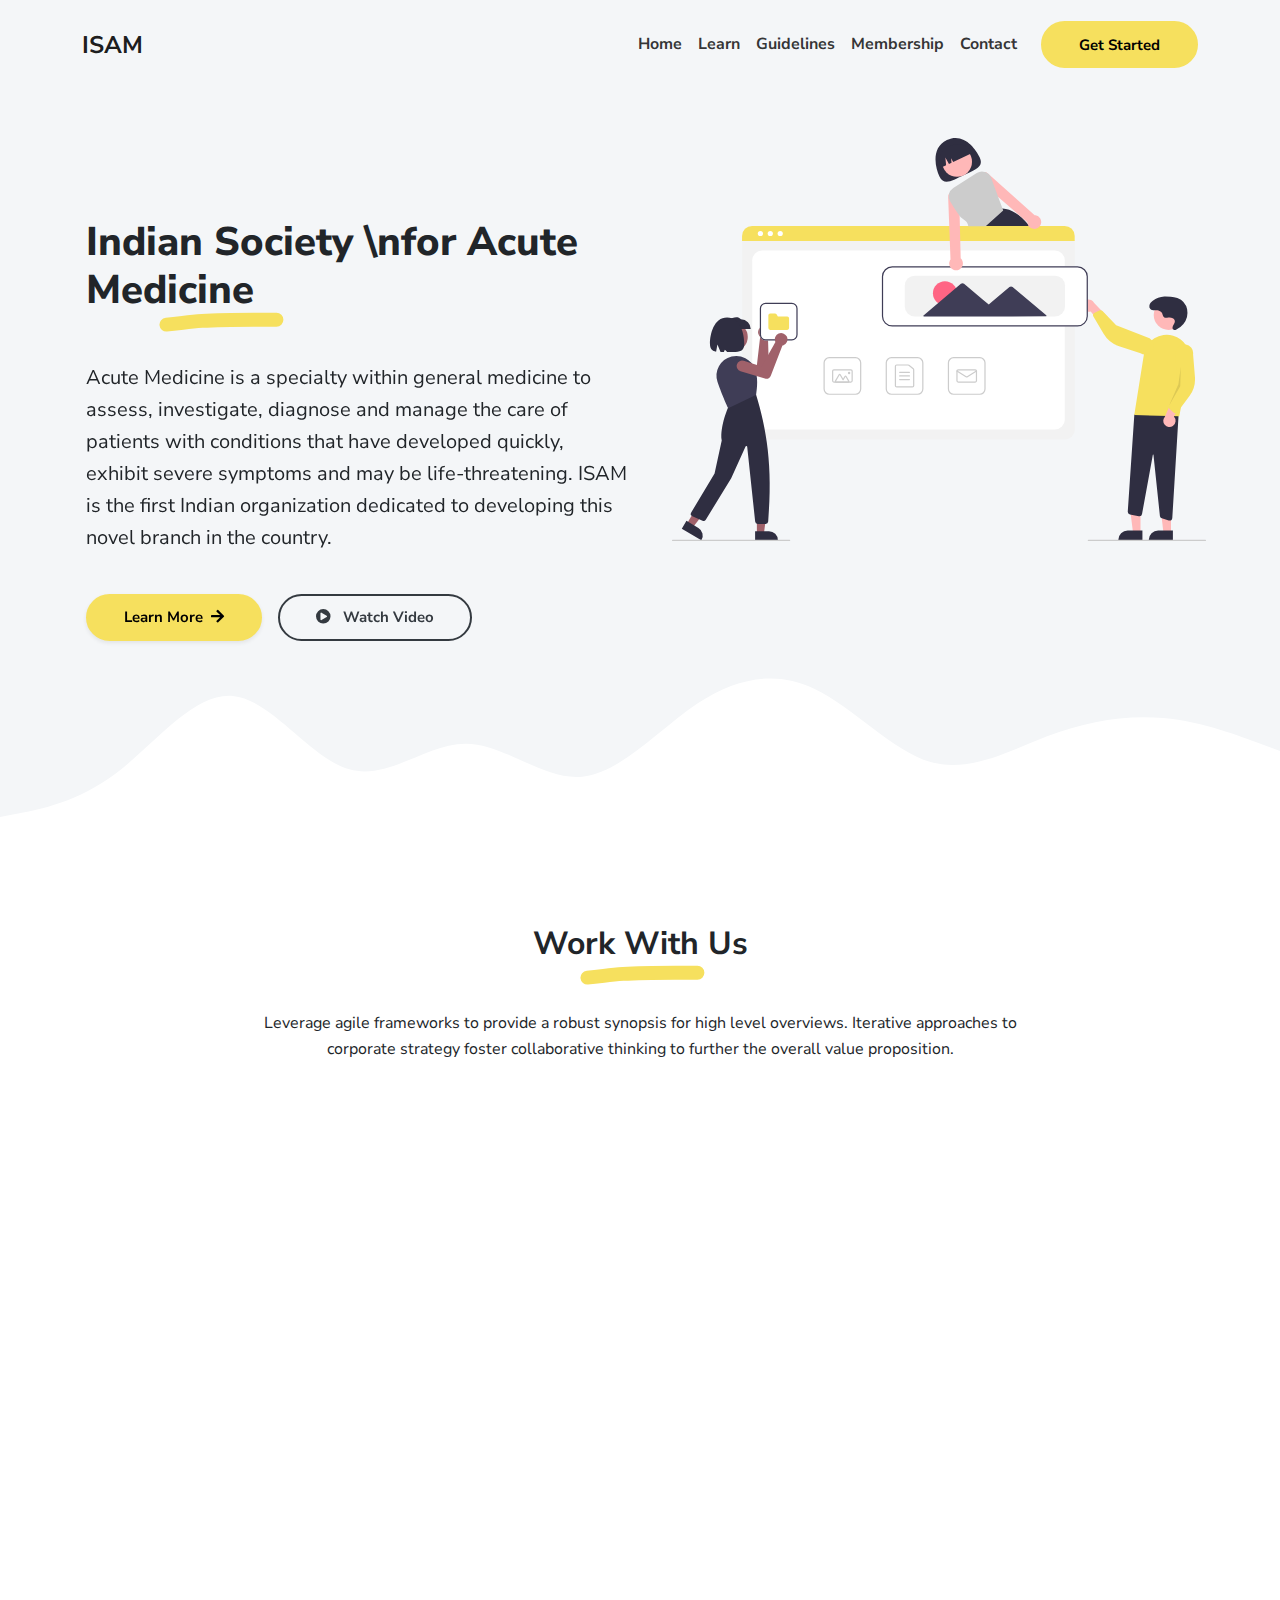
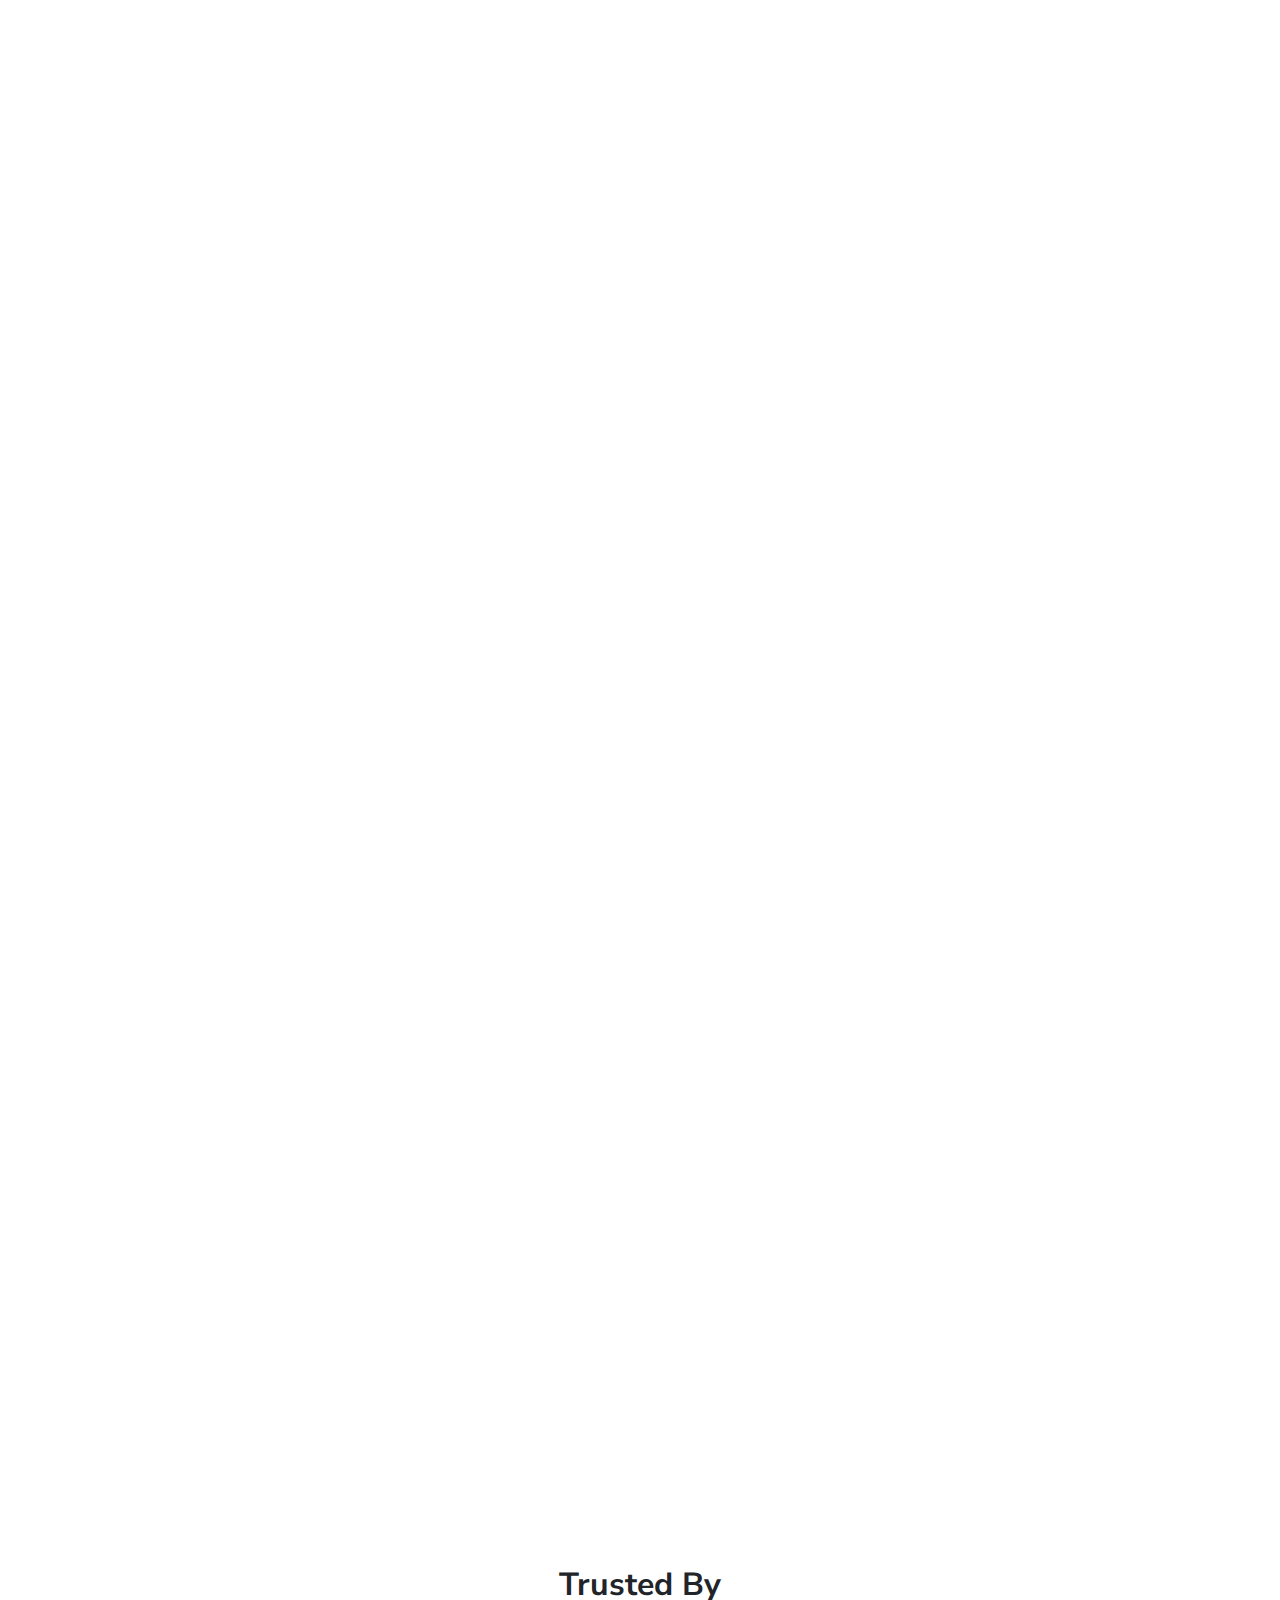
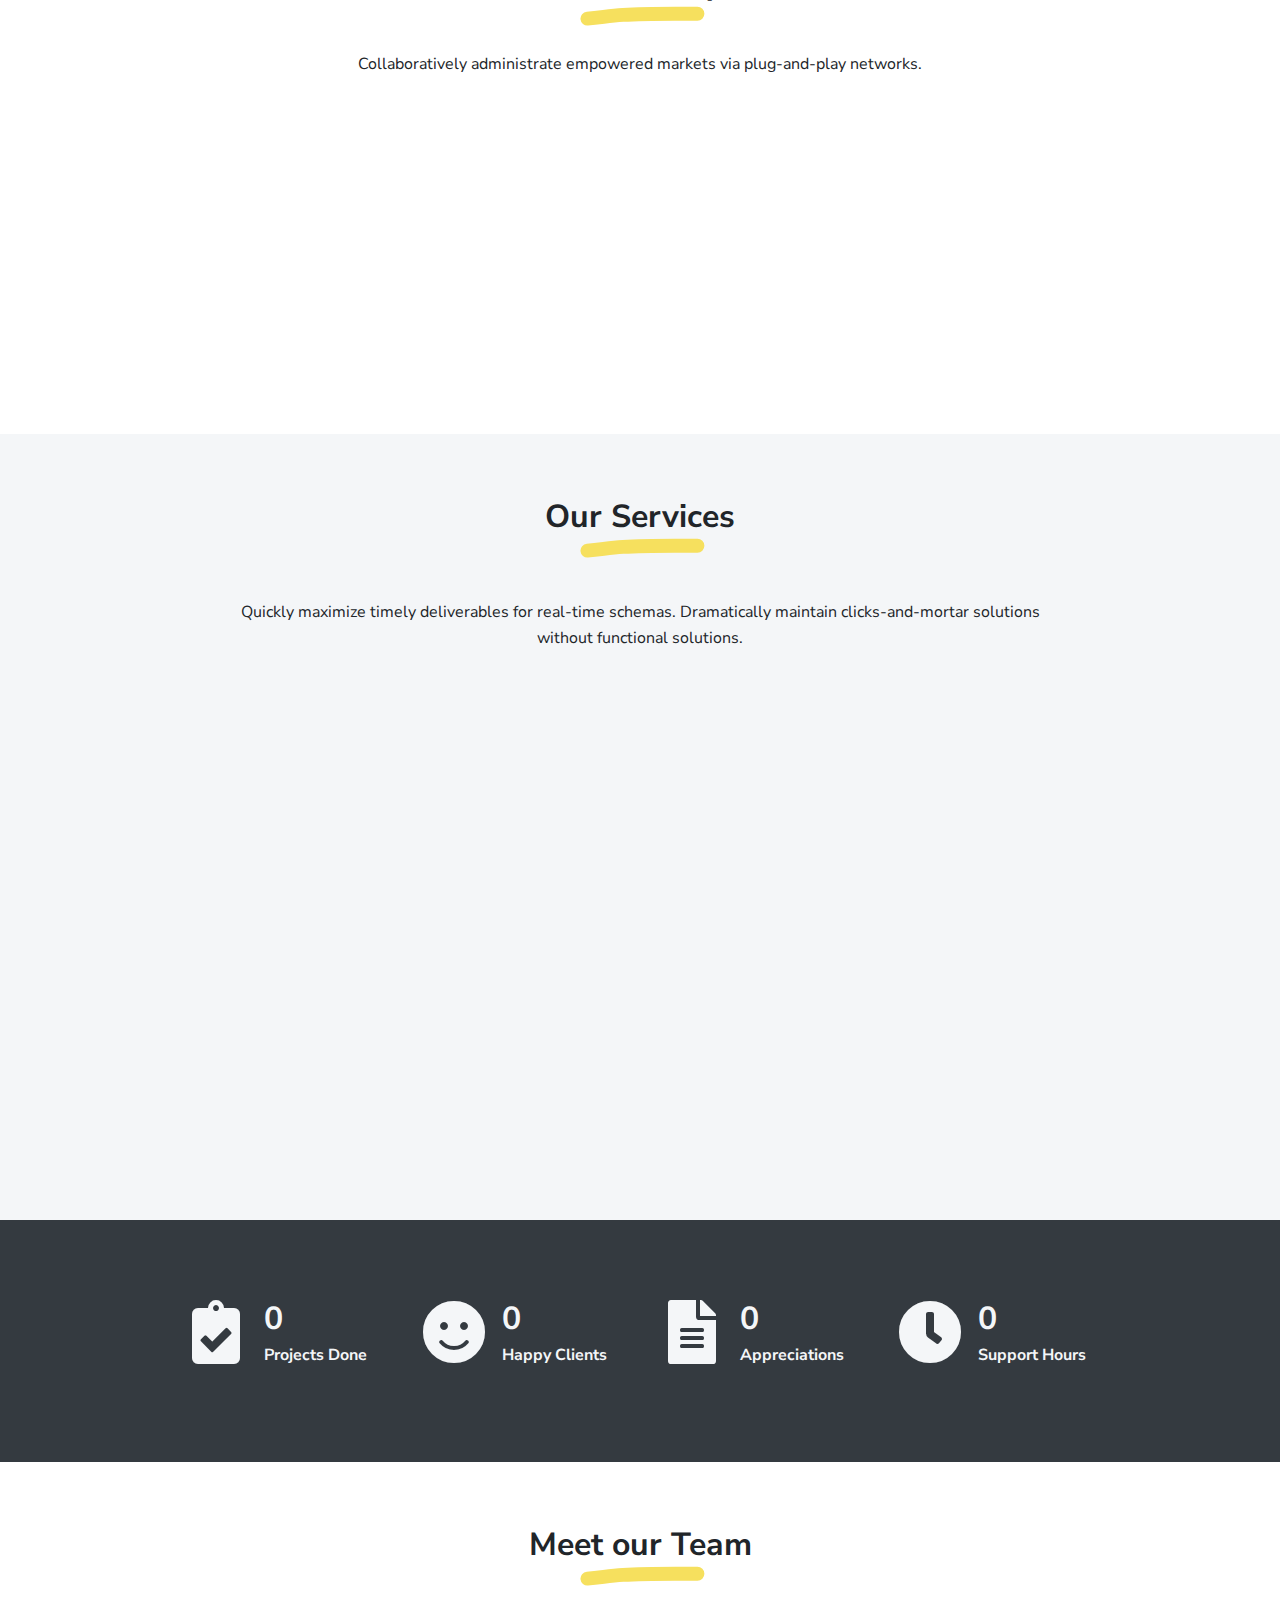
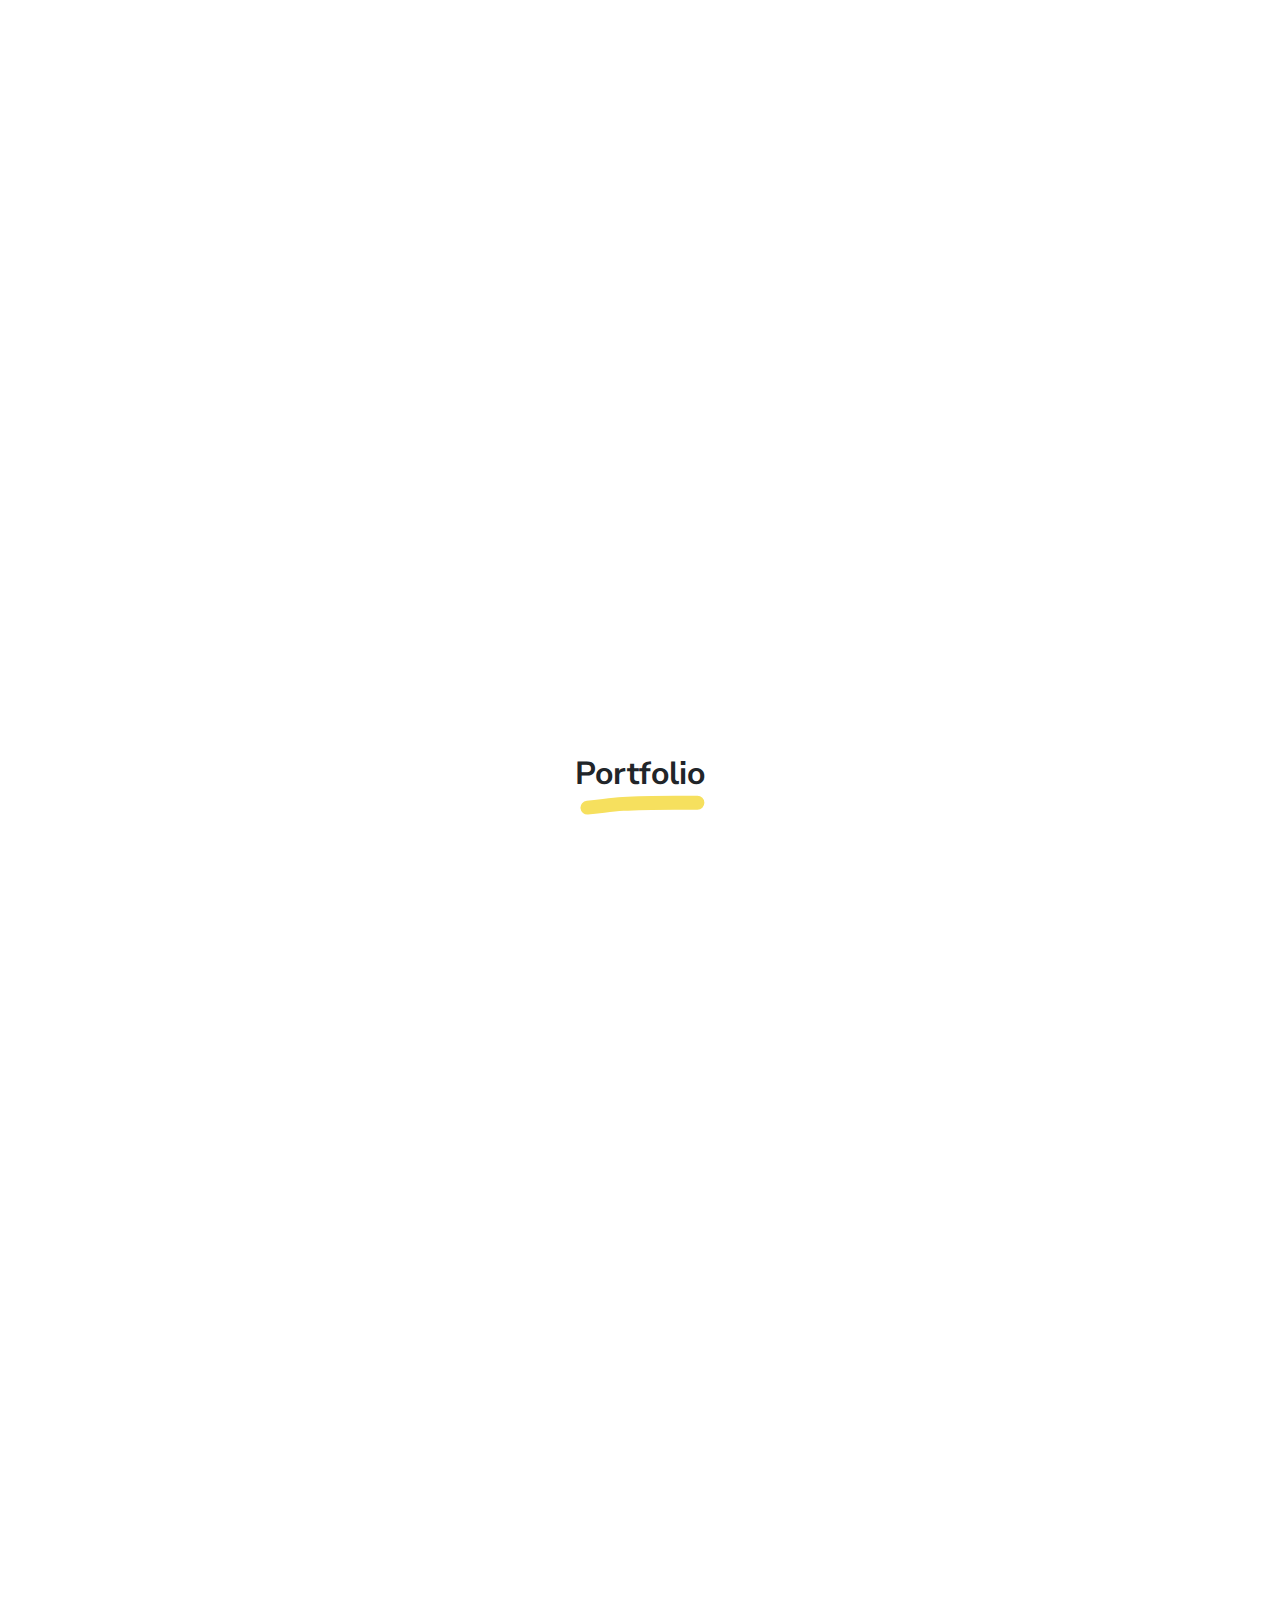
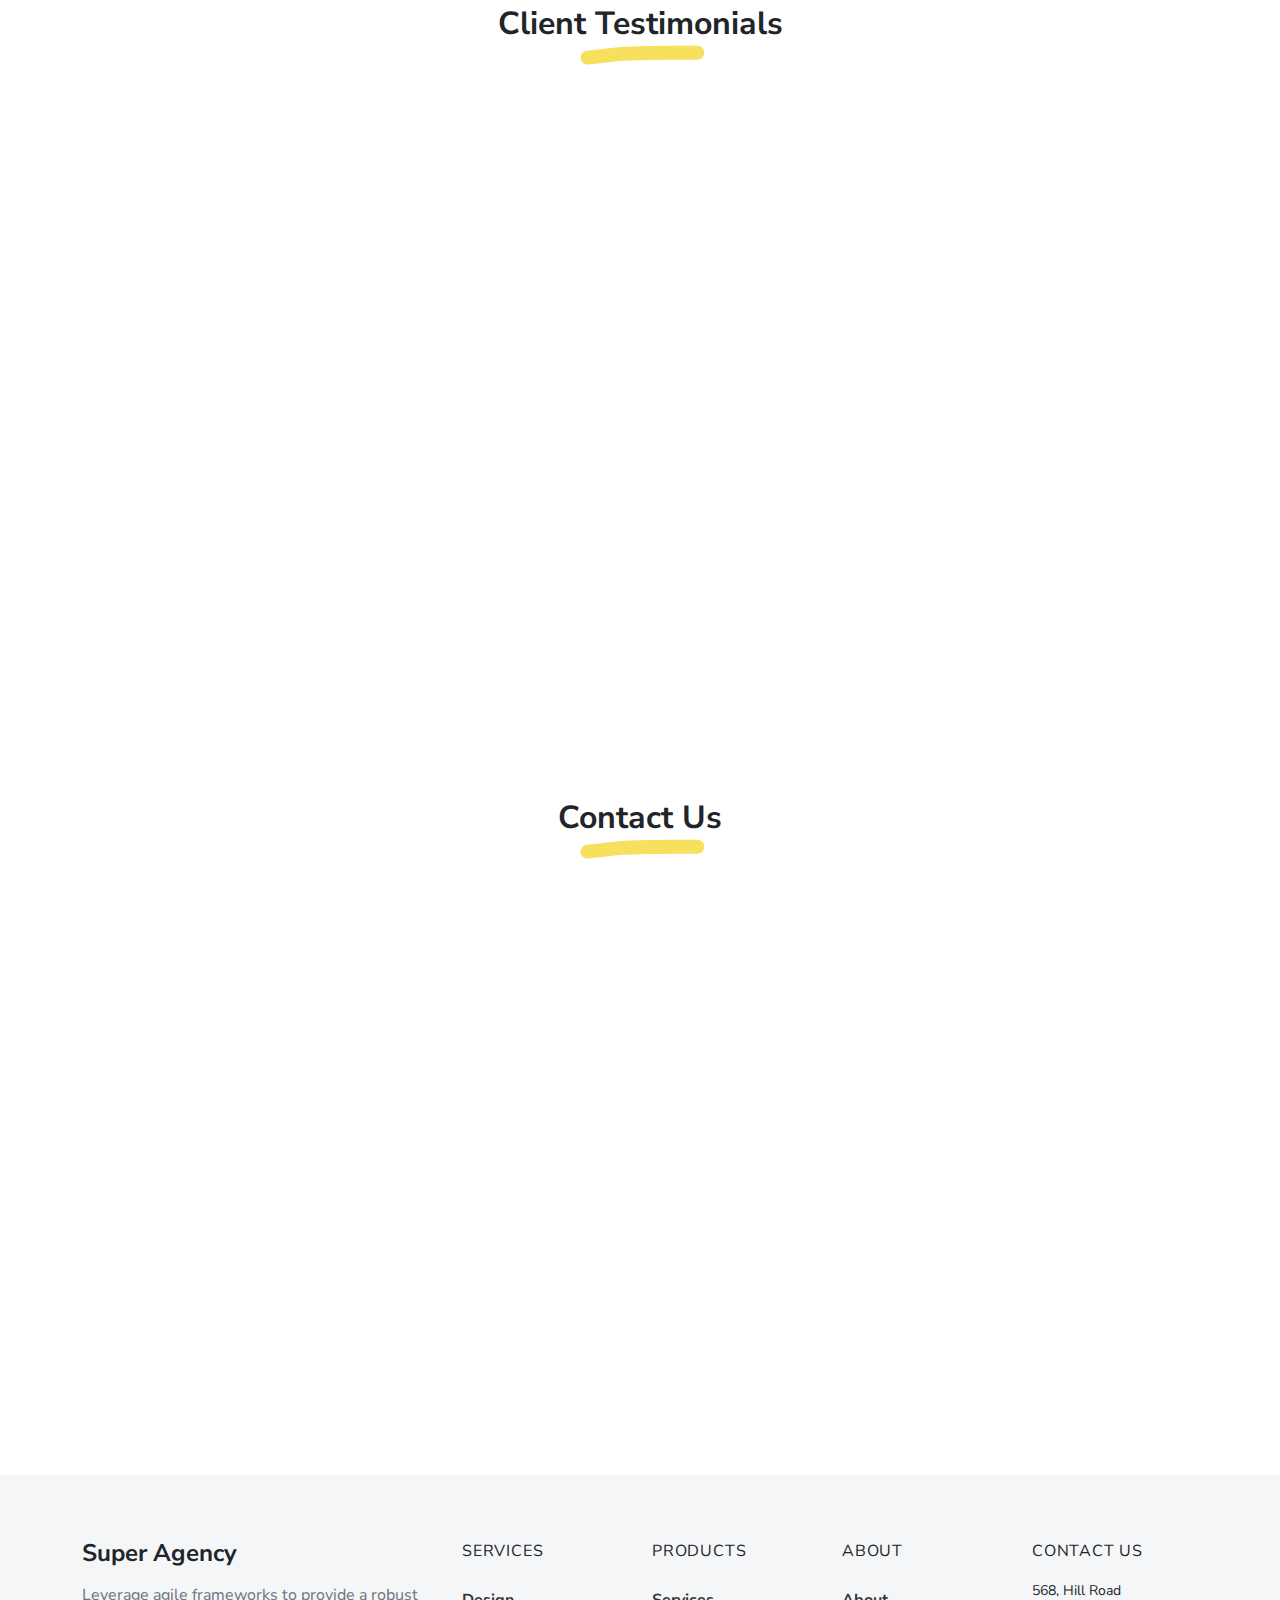
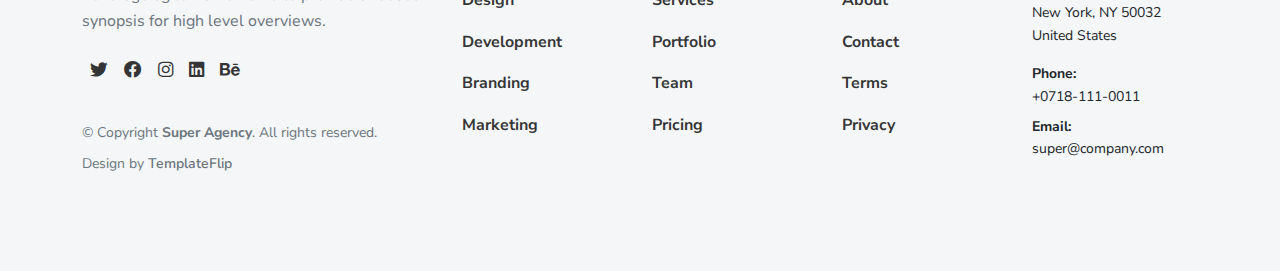
==== commit 62fcd6f2: "Update index.html" ====
--- a/index.html
+++ b/index.html
@@ -34,7 +34,7 @@
           <div class="collapse navbar-collapse" id="navbarSupportedContent">
             <ul class="navbar-nav ms-auto me-2">
               <li class="nav-item"><a class="nav-link" href="#">Home</a></li>
-              <li class="nav-item"><a class="nav-link" href="#about">About</a></li>
+              <li class="nav-item"><a class="nav-link" href="#about">Learn</a></li>
               <li class="nav-item"><a class="nav-link" href="#services">Guidelines</a></li>
               <li class="nav-item"><a class="nav-link" href="#team">Membership</a></li>
               <li class="nav-item"><a class="nav-link" href="#contact">Contact</a></li>
@@ -52,8 +52,8 @@
         <div class="col-lg-6">
           <div class="mt-5 pt-lg-5">
             <h1 class="intro-title marker" data-aos="fade-left" data-aos-delay="50">Indian Society \nfor Acute Medicine </h1>
-            <p class="lead fw-normal mt-4" data-aos="fade-up" data-aos-delay="100">Leverage agile frameworks to provide a robust synopsis for high level overviews. Iterative approaches to corporate strategy foster collaborative thinking.</p>
-            <div class="mt-3" data-aos="fade-up" data-aos-delay="200"><a class="btn btn-primary shadow-sm mt-1 me-2" href="#contact">Get Sarted <i class="fas fa-arrow-right ms-1"></i></a><a class="btn btn-outline-secondary mt-1" data-bigpicture="{&quot;ytSrc&quot;: &quot;cHCdU-0Oa9Y&quot;}" href="#"><i class="fas fa-play-circle me-1"></i> Watch Video</a></div>
+            <p class="lead fw-normal mt-4" data-aos="fade-up" data-aos-delay="100">Acute Medicine is a specialty within general medicine to assess, investigate, diagnose and manage the care of patients with conditions that have developed quickly, exhibit severe symptoms and may be life-threatening. ISAM is the first Indian organization dedicated to developing this novel branch in the country.</p>
+            <div class="mt-3" data-aos="fade-up" data-aos-delay="200"><a class="btn btn-primary shadow-sm mt-1 me-2" href="#contact">Learn More<i class="fas fa-arrow-right ms-1"></i></a><a class="btn btn-outline-secondary mt-1" data-bigpicture="{&quot;ytSrc&quot;: &quot;cHCdU-0Oa9Y&quot;}" href="#"><i class="fas fa-play-circle me-1"></i> Watch Video</a></div>
           </div>
         </div>
         <div class="col-lg-6 p-3 pe-lg-0" data-aos="fade-left" data-aos-delay="100"><img class="pt-2 img-fluid" src="images/illustrations/building_websites.svg" alt="hello"/></div>
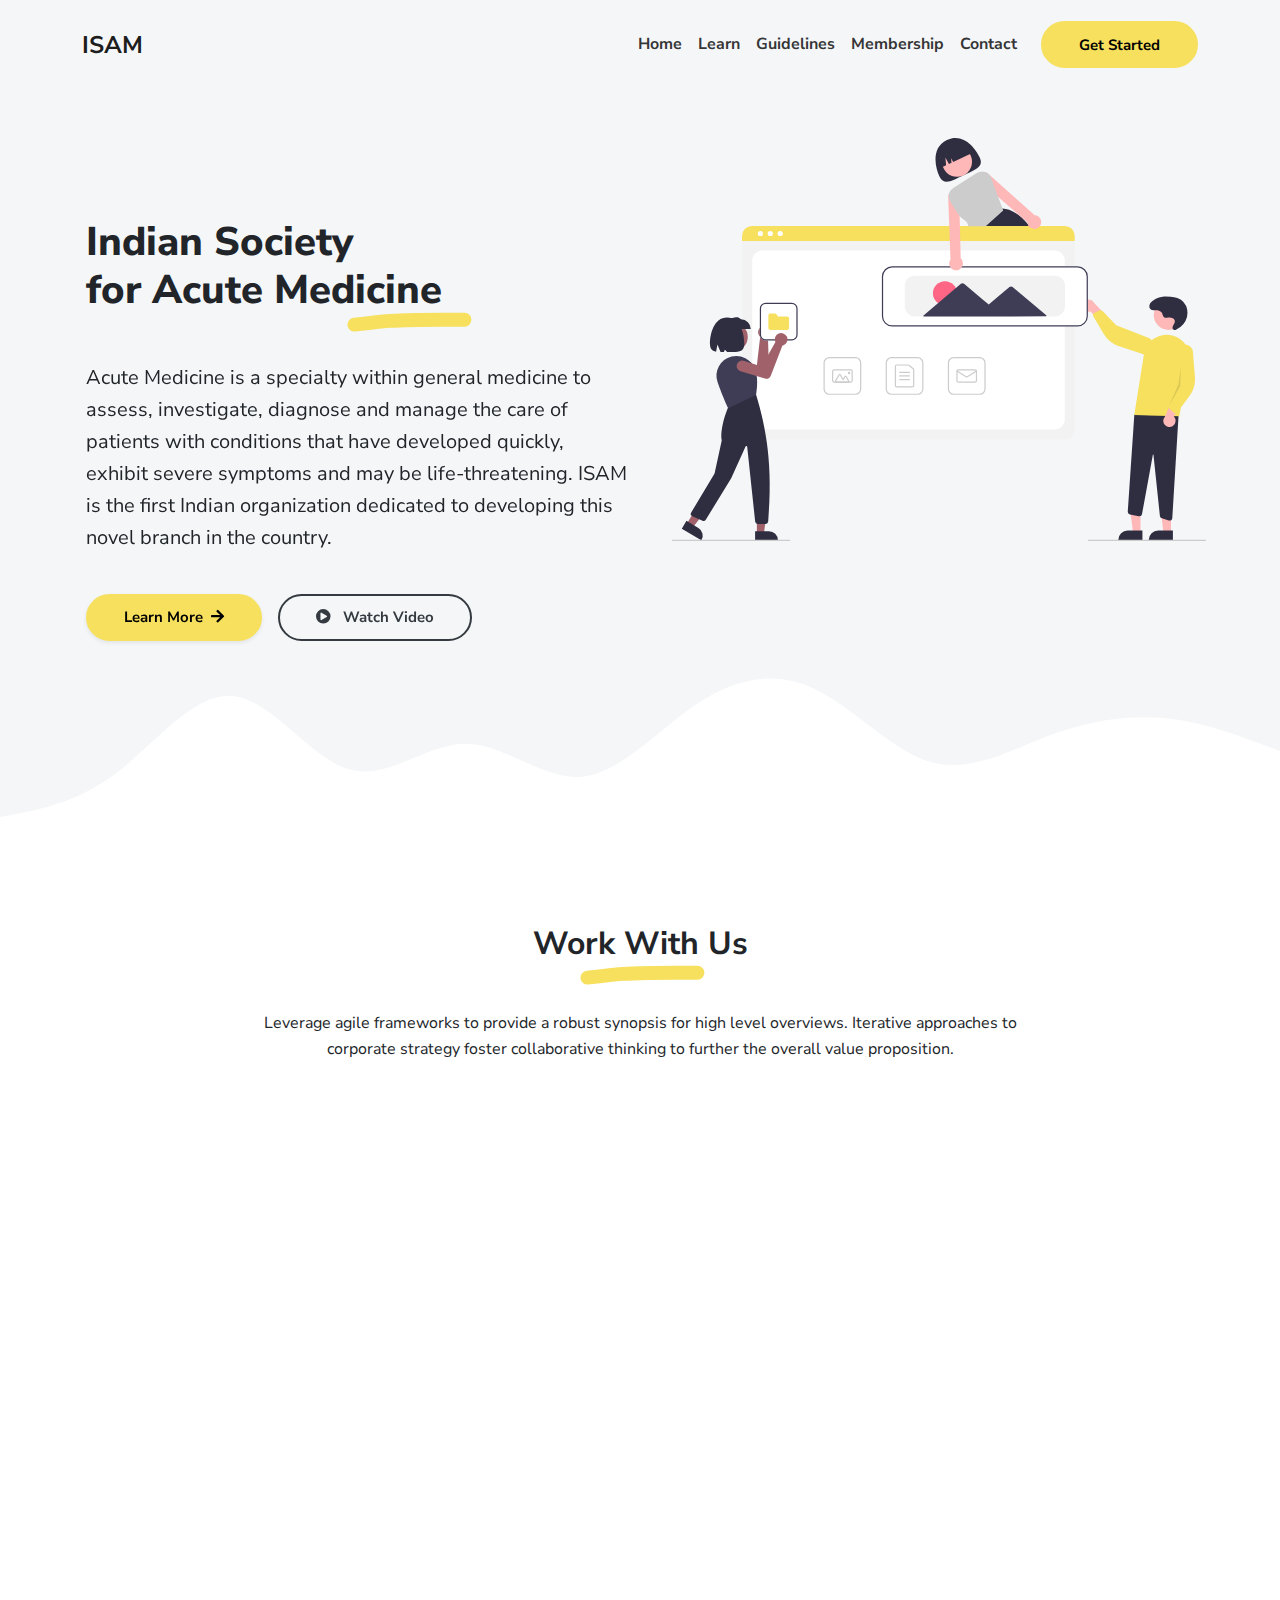
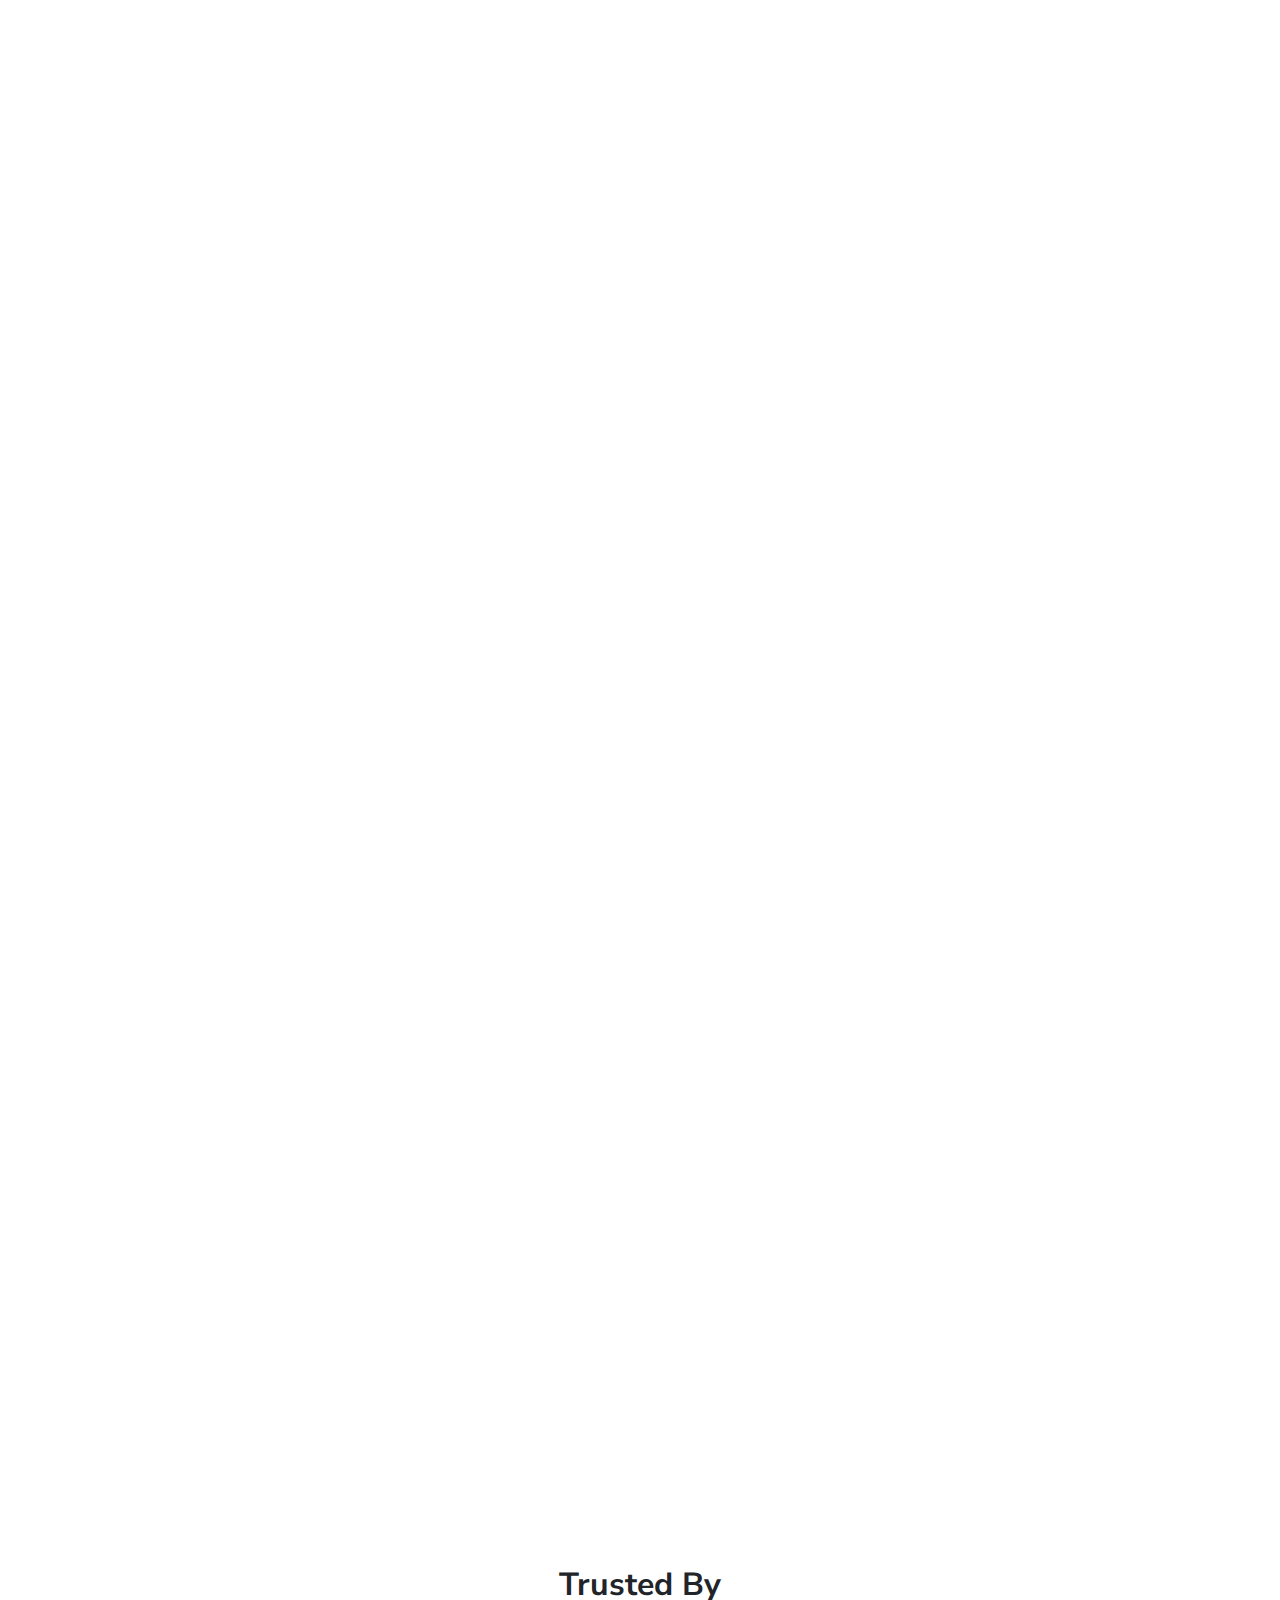
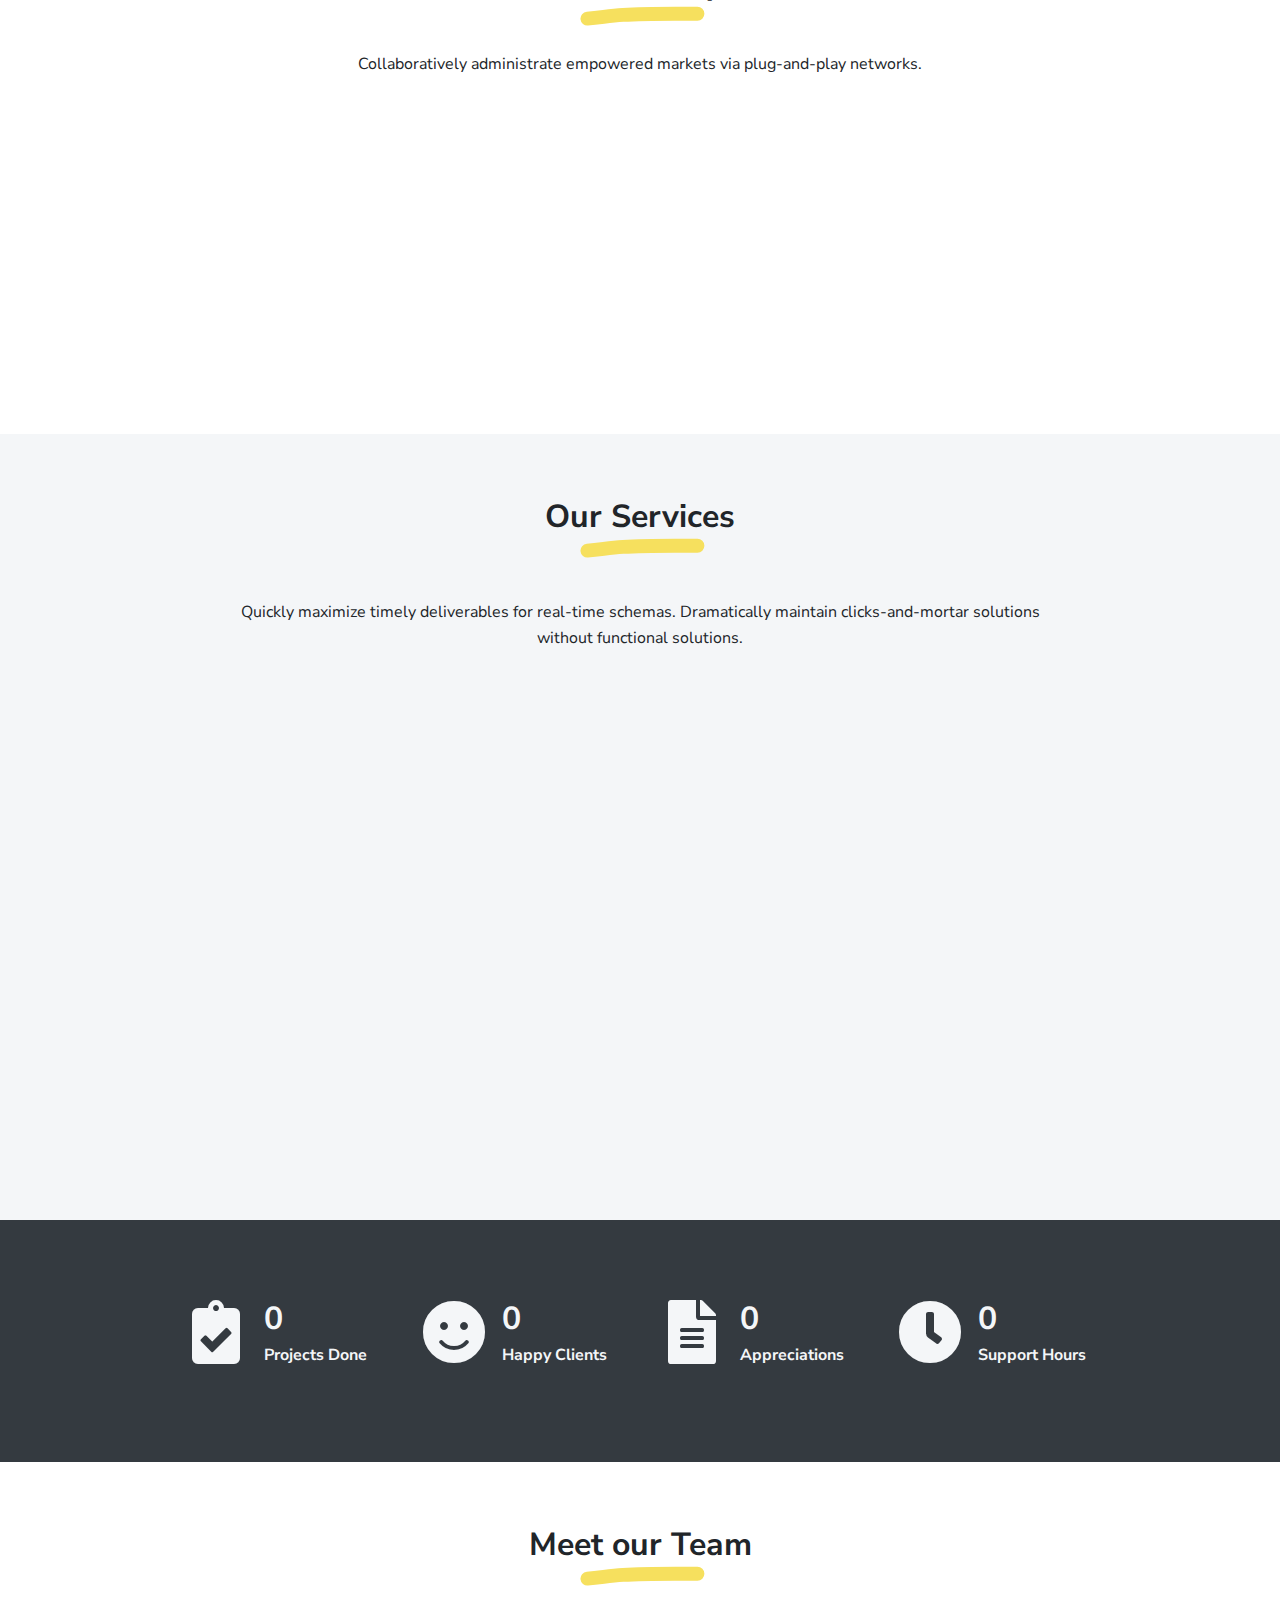
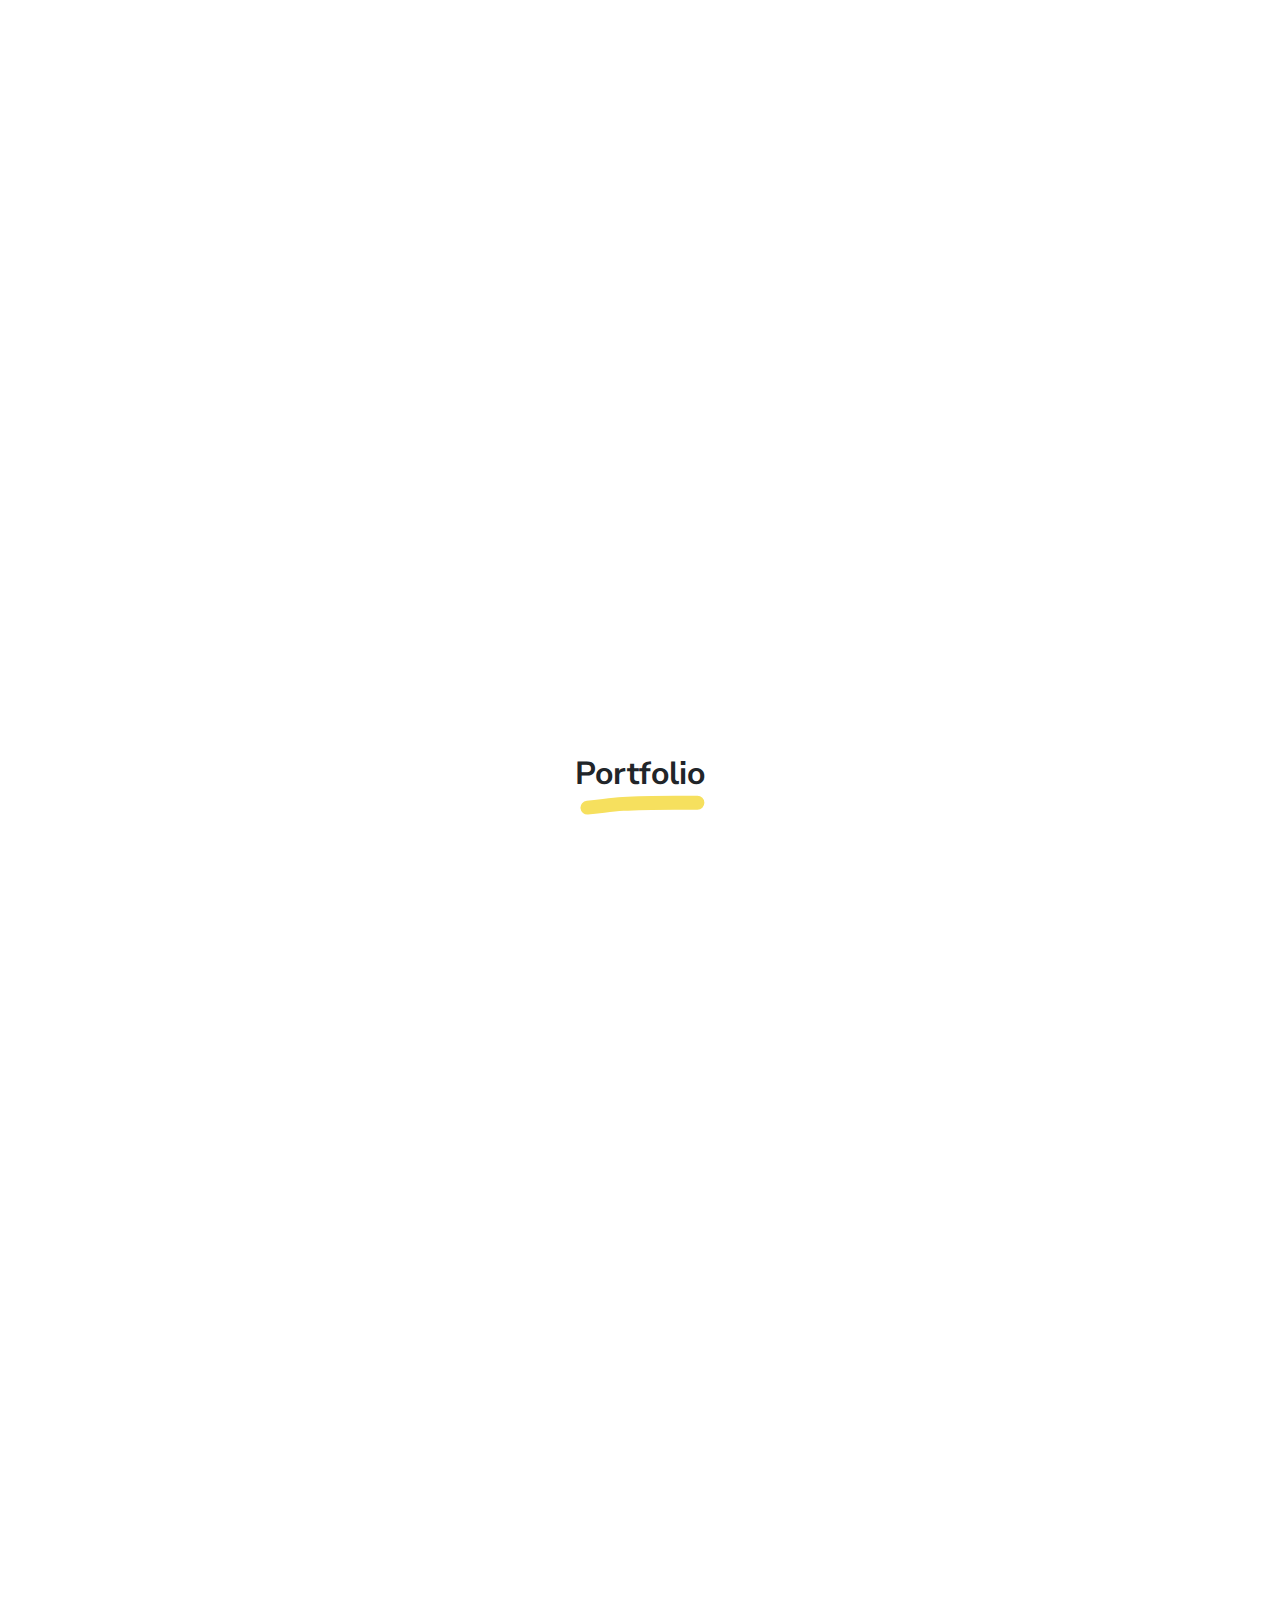
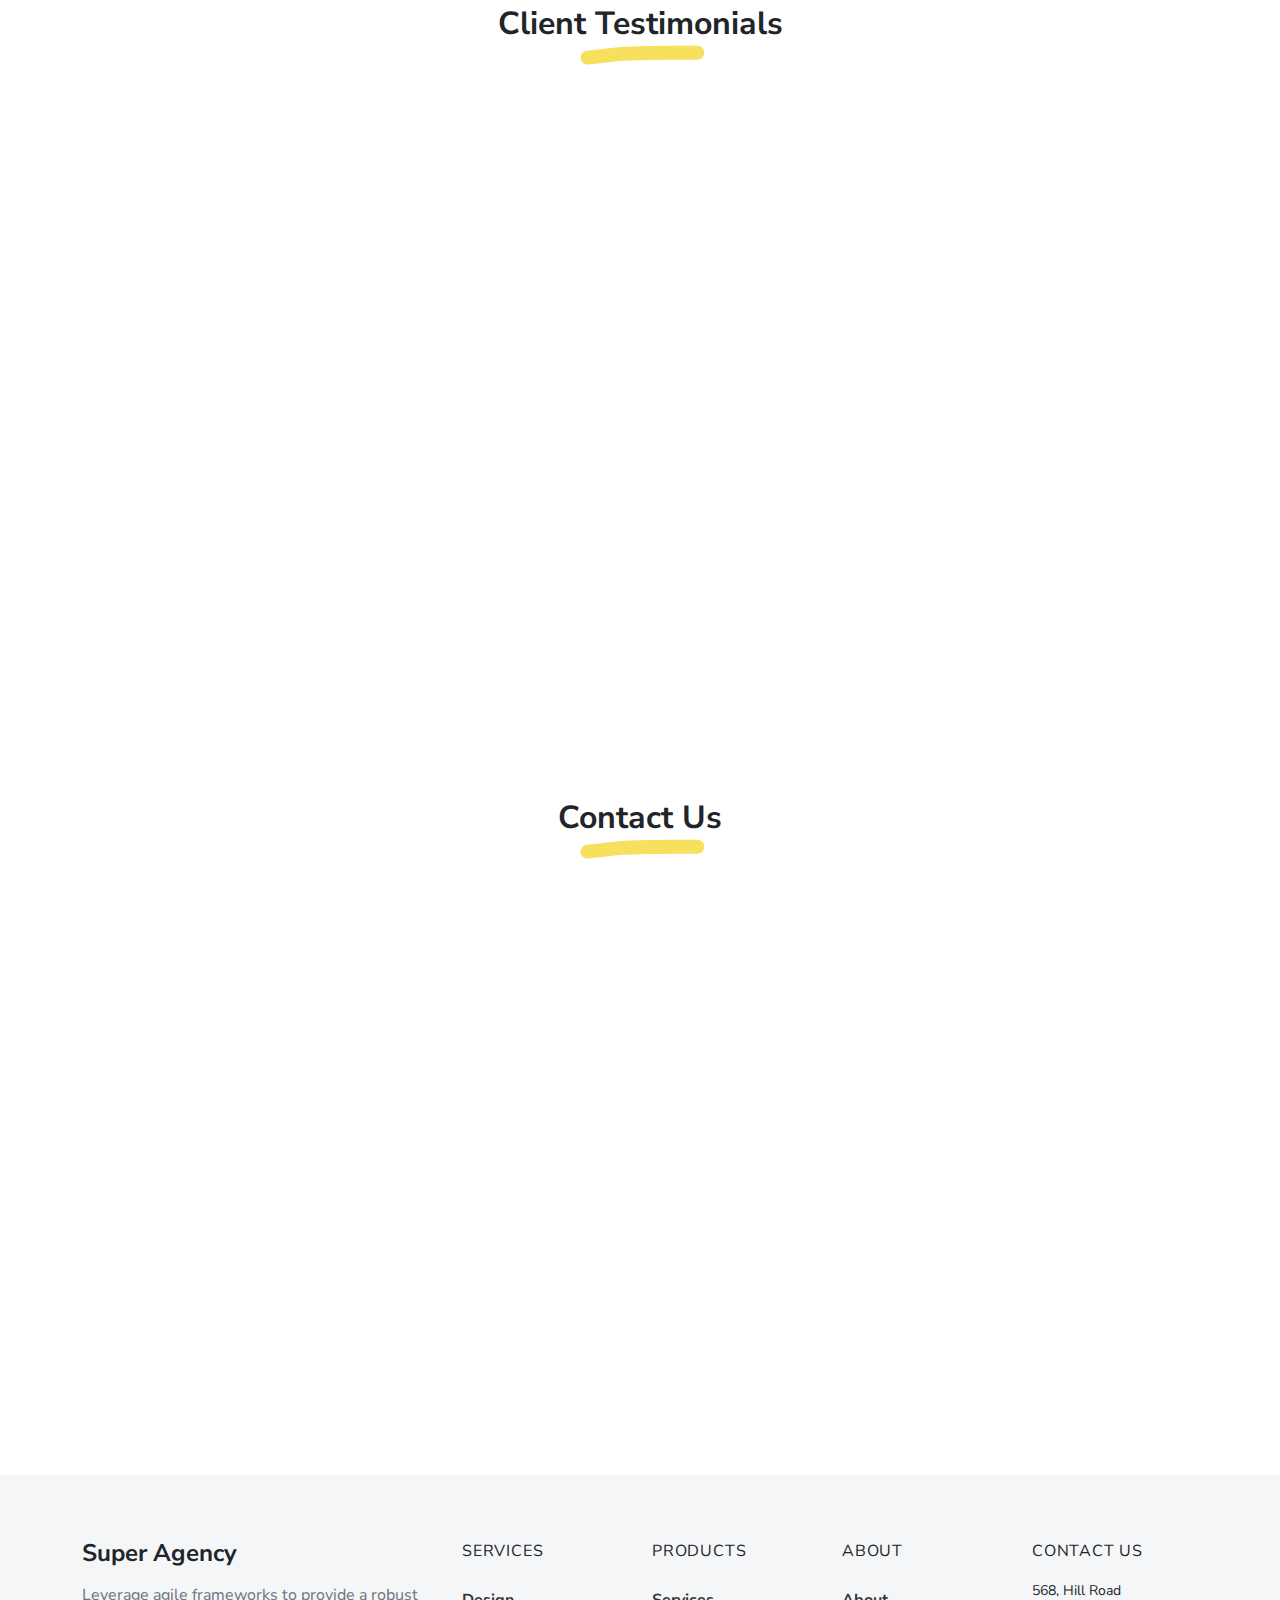
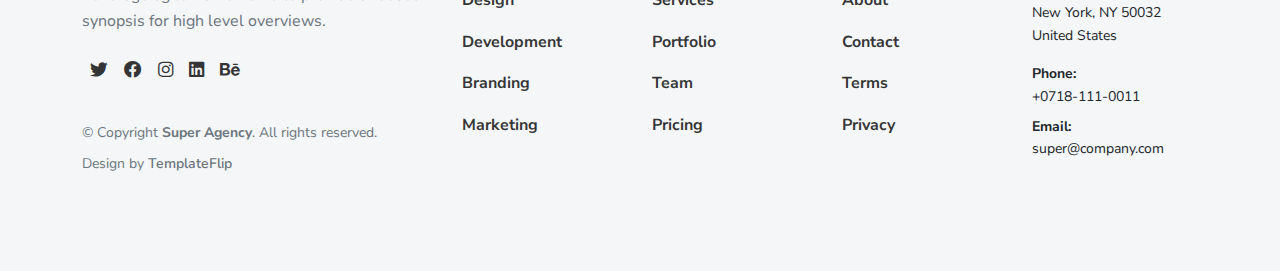
==== commit a8e4a0d7: "Update index.html" ====
--- a/index.html
+++ b/index.html
@@ -51,7 +51,7 @@
       <div class="row">
         <div class="col-lg-6">
           <div class="mt-5 pt-lg-5">
-            <h1 class="intro-title marker" data-aos="fade-left" data-aos-delay="50">Indian Society \nfor Acute Medicine </h1>
+            <h1 class="intro-title marker" data-aos="fade-left" data-aos-delay="50">Indian Society <br>for Acute Medicine </h1>
             <p class="lead fw-normal mt-4" data-aos="fade-up" data-aos-delay="100">Acute Medicine is a specialty within general medicine to assess, investigate, diagnose and manage the care of patients with conditions that have developed quickly, exhibit severe symptoms and may be life-threatening. ISAM is the first Indian organization dedicated to developing this novel branch in the country.</p>
             <div class="mt-3" data-aos="fade-up" data-aos-delay="200"><a class="btn btn-primary shadow-sm mt-1 me-2" href="#contact">Learn More<i class="fas fa-arrow-right ms-1"></i></a><a class="btn btn-outline-secondary mt-1" data-bigpicture="{&quot;ytSrc&quot;: &quot;cHCdU-0Oa9Y&quot;}" href="#"><i class="fas fa-play-circle me-1"></i> Watch Video</a></div>
           </div>
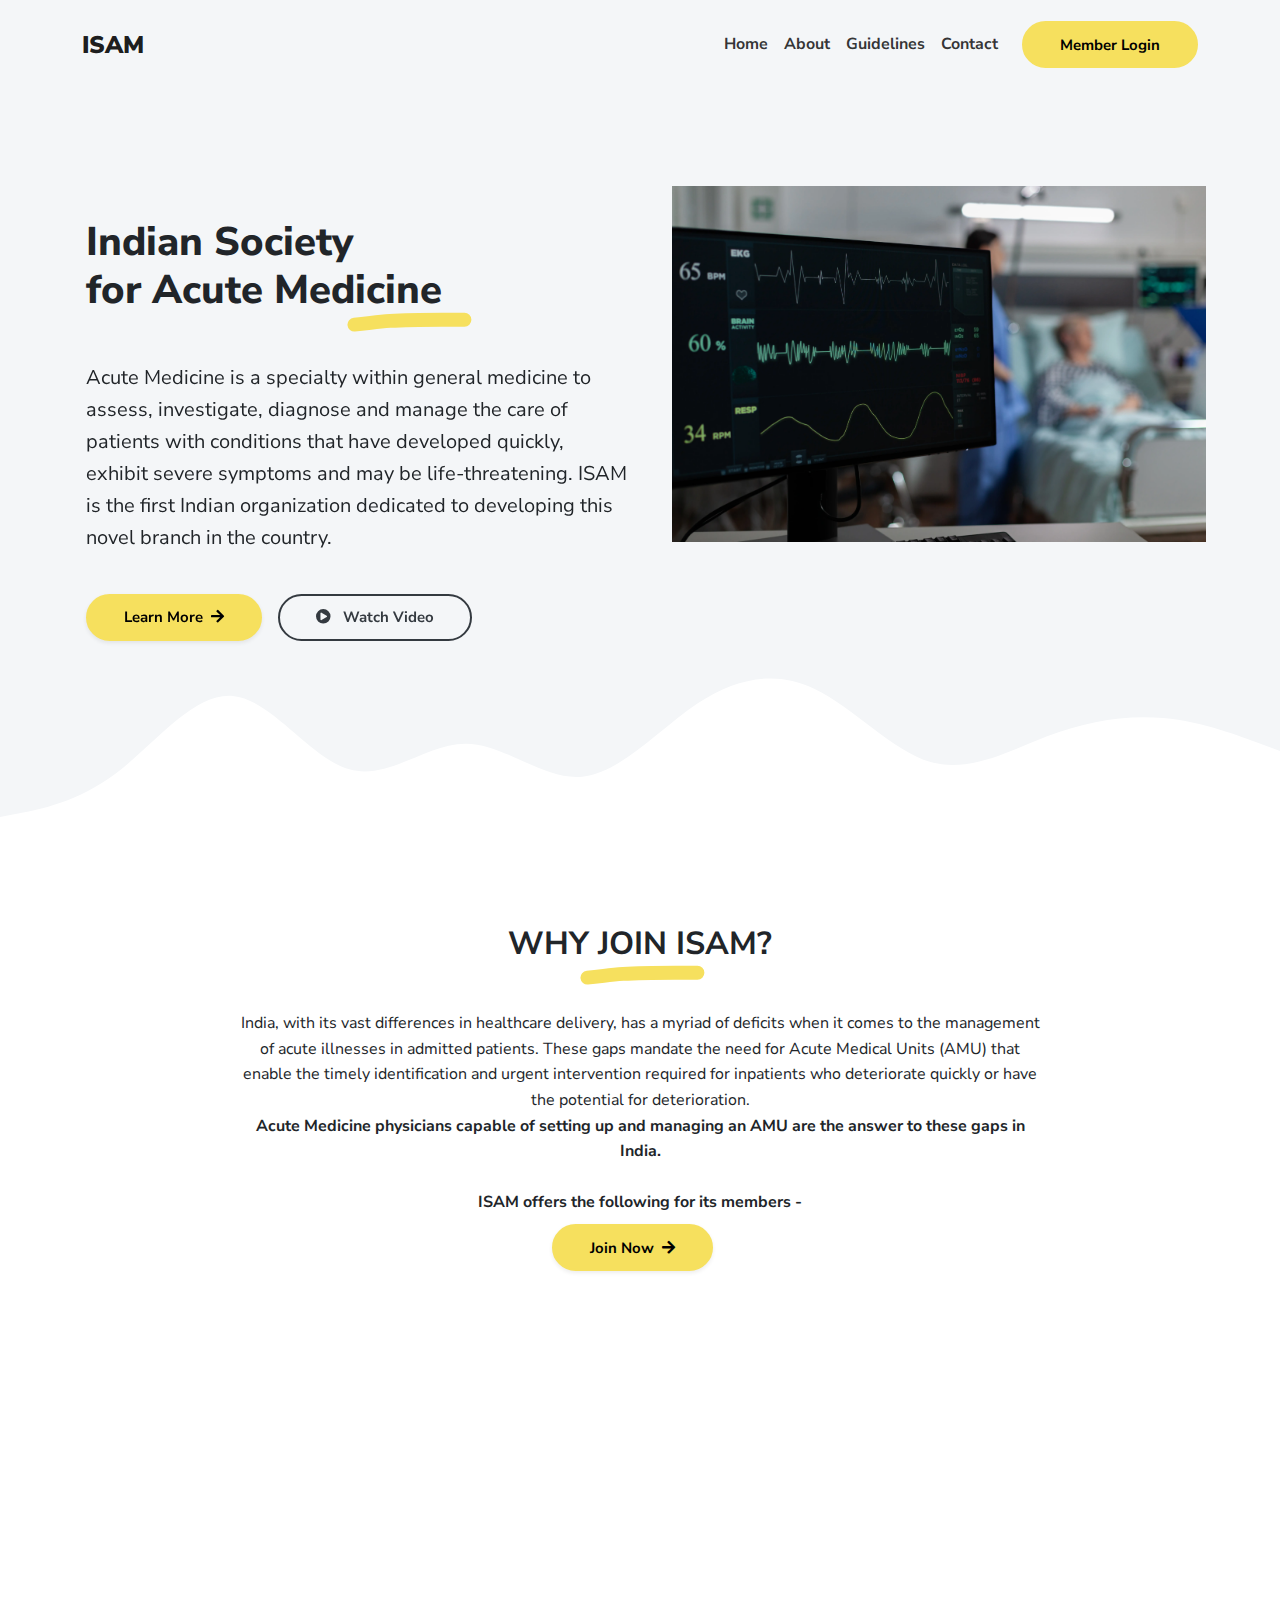
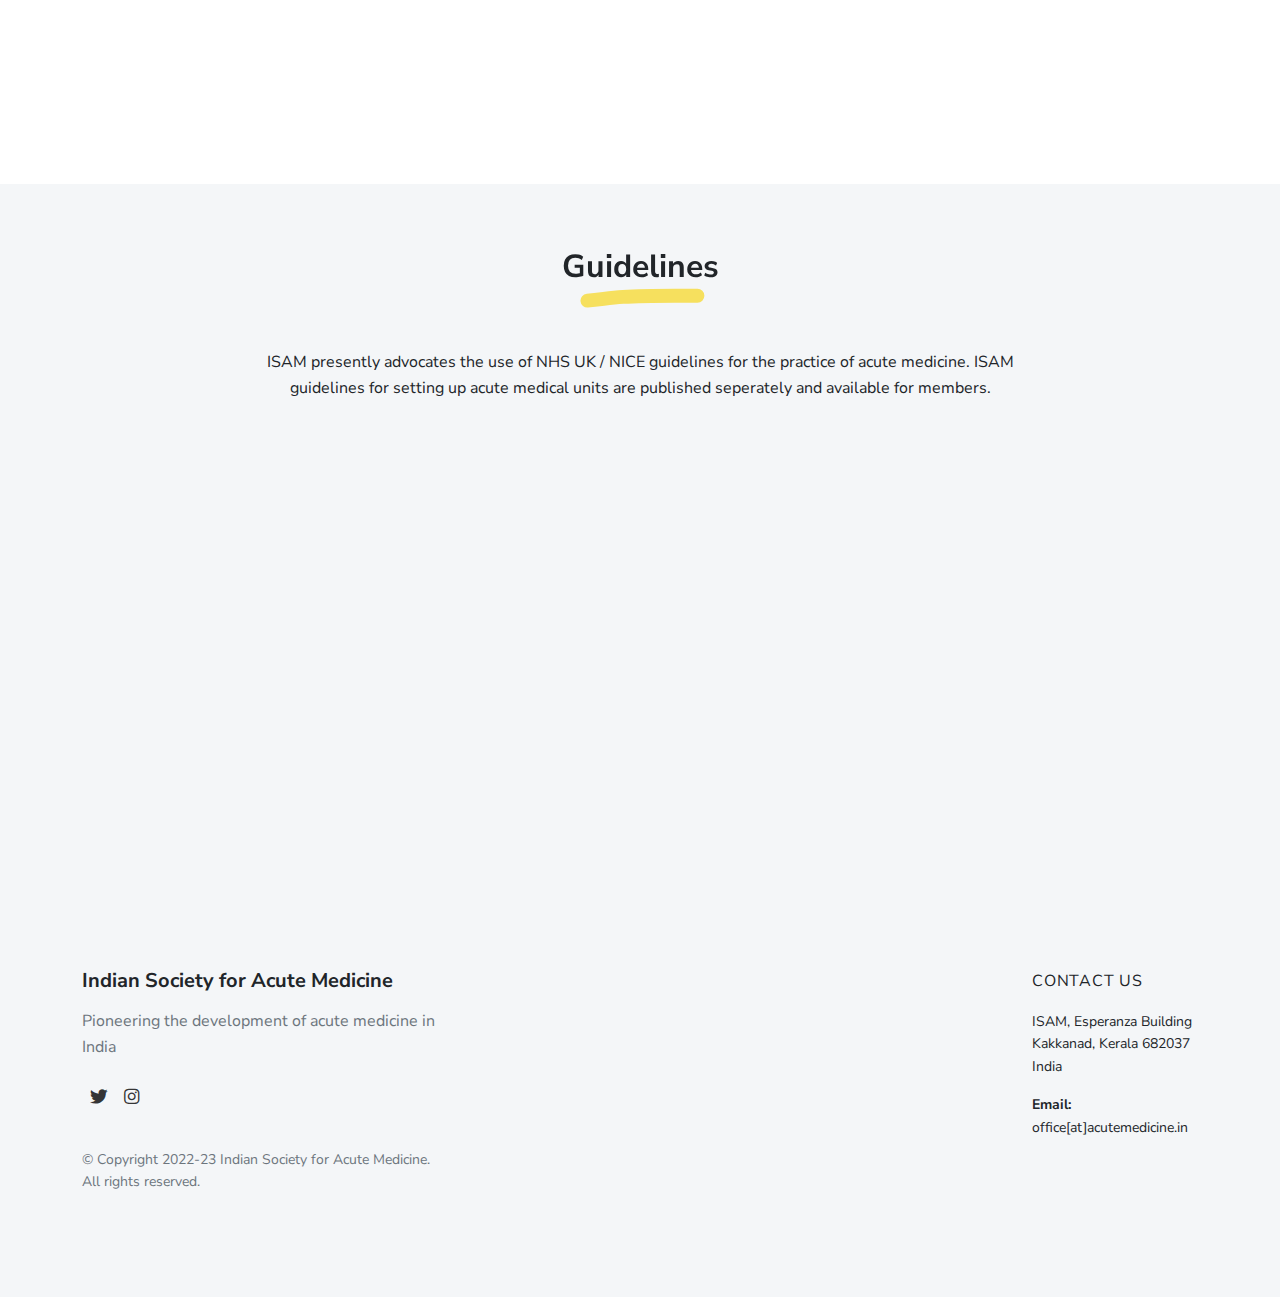
==== commit f3cf5386: "Add files via upload" ====
--- a/index.html
+++ b/index.html
@@ -1,595 +1,234 @@
 <!DOCTYPE html>
-<!-- upto 2 directory depth-->
 <html lang="en-US">
-  <head>
-    <meta charset="UTF-8">
-    <meta http-equiv="X-UA-Compatible" content="IE=edge">
-    <meta name="viewport" content="width=device-width, initial-scale=1">
-    <title>ISAM - Indian Society for Acute Medicine</title>
-    <link rel="preconnect" href="https://fonts.gstatic.com" crossorigin="crossorigin"/>
-    <link rel="preload" as="style" href="https://fonts.googleapis.com/css2?family=Nunito+Sans:wght@300;400;700;800&amp;display=swap"/>
-    <link rel="stylesheet" href="https://fonts.googleapis.com/css2?family=Nunito+Sans:wght@300;400;700;800&amp;display=swap" media="print" onload="this.media='all'"/>
-    <noscript>
-      <link rel="stylesheet" href="https://fonts.googleapis.com/css2?family=Nunito+Sans:wght@300;400;700;800&amp;display=swap"/>
-    </noscript>
-    <link href="./css/font-awesome/css/all.min.css?ver=1.2.0" rel="stylesheet">
-    <link href="./css/bootstrap-icons/bootstrap-icons.css?ver=1.2.0" rel="stylesheet">
-    <link href="./css/bootstrap.min.css?ver=1.2.0" rel="stylesheet">
-    <link href="./css/aos.css?ver=1.2.0" rel="stylesheet">
-    <link href="./css/main.css?ver=1.2.0" rel="stylesheet">
-    <noscript>
-      <style type="text/css">
-        [data-aos] {
-            opacity: 1 !important;
-            transform: translate(0) scale(1) !important;
-        }
-      </style>
-    </noscript>
-  </head>
-  <body id="top">
-    <header class="bg-light">
-      <nav class="navbar navbar-expand-lg navbar-light bg-light" id="header-nav" role="navigation">
-        <div class="container"><a class="link-dark navbar-brand site-title mb-0" href="#">ISAM</a>
-          <button class="navbar-toggler" type="button" data-bs-toggle="collapse" data-bs-target="#navbarSupportedContent" aria-controls="navbarSupportedContent" aria-expanded="false" aria-label="Toggle navigation"><span class="navbar-toggler-icon"></span></button>
-          <div class="collapse navbar-collapse" id="navbarSupportedContent">
-            <ul class="navbar-nav ms-auto me-2">
-              <li class="nav-item"><a class="nav-link" href="#">Home</a></li>
-              <li class="nav-item"><a class="nav-link" href="#about">Learn</a></li>
-              <li class="nav-item"><a class="nav-link" href="#services">Guidelines</a></li>
-              <li class="nav-item"><a class="nav-link" href="#team">Membership</a></li>
-              <li class="nav-item"><a class="nav-link" href="#contact">Contact</a></li>
-            </ul><a class="btn btn-primary" href="#contact">Get Started</a>
-          </div>
-        </div>
-      </nav>
-    </header>
-    <div class="page-content">
-      <div id="content">
-<header>
-  <div class="cover bg-light">
-    <div class="container px-2">
-      <div class="row">
-        <div class="col-lg-6">
-          <div class="mt-5 pt-lg-5">
-            <h1 class="intro-title marker" data-aos="fade-left" data-aos-delay="50">Indian Society <br>for Acute Medicine </h1>
-            <p class="lead fw-normal mt-4" data-aos="fade-up" data-aos-delay="100">Acute Medicine is a specialty within general medicine to assess, investigate, diagnose and manage the care of patients with conditions that have developed quickly, exhibit severe symptoms and may be life-threatening. ISAM is the first Indian organization dedicated to developing this novel branch in the country.</p>
-            <div class="mt-3" data-aos="fade-up" data-aos-delay="200"><a class="btn btn-primary shadow-sm mt-1 me-2" href="#contact">Learn More<i class="fas fa-arrow-right ms-1"></i></a><a class="btn btn-outline-secondary mt-1" data-bigpicture="{&quot;ytSrc&quot;: &quot;cHCdU-0Oa9Y&quot;}" href="#"><i class="fas fa-play-circle me-1"></i> Watch Video</a></div>
-          </div>
-        </div>
-        <div class="col-lg-6 p-3 pe-lg-0" data-aos="fade-left" data-aos-delay="100"><img class="pt-2 img-fluid" src="images/illustrations/building_websites.svg" alt="hello"/></div>
+<head>
+  <meta charset="UTF-8">
+  <meta content="IE=edge" http-equiv="X-UA-Compatible">
+  <meta content="width=device-width, initial-scale=1" name="viewport">
+  <title>ISAM - Indian Society for Acute Medicine</title>
+  <link href="https://fonts.gstatic.com" rel="preconnect">
+  <link href="https://fonts.googleapis.com/css2?family=Nunito+Sans:wght@300;400;700;800&amp;display=swap" rel="preload">
+  <link href="https://fonts.googleapis.com/css2?family=Nunito+Sans:wght@300;400;700;800&amp;display=swap" media="print" onload="this.media='all'" rel="stylesheet"><noscript>
+  <link href="https://fonts.googleapis.com/css2?family=Nunito+Sans:wght@300;400;700;800&amp;display=swap" rel="stylesheet"></noscript>
+  <link href="./css/font-awesome/css/all.min.css?ver=1.2.0" rel="stylesheet">
+  <link href="./css/bootstrap-icons/bootstrap-icons.css" rel="stylesheet">
+  <link href="./css/bootstrap.min.css?ver=1.2.0" rel="stylesheet">
+  <link href="./css/aos.css?ver=1.2.0" rel="stylesheet">
+  <link href="./css/main.css?ver=1.2.0" rel="stylesheet"><noscript>
+  <style type="text/css">
+         [data-aos] {
+             opacity: 1 !important;
+             transform: translate(0) scale(1) !important;
+         }
+  </style></noscript>
+</head>
+<body id="top">
+  <header class="bg-light">
+    <nav class="navbar navbar-expand-lg navbar-light bg-light" id="header-nav" role="navigation">
+      <div class="container">
+        <a class="link-dark navbar-brand site-title mb-0" href="#"><b>ISAM</b></a> <button aria-controls="navbarSupportedContent" aria-expanded="false" aria-label="Toggle navigation" class="navbar-toggler" data-bs-target="#navbarSupportedContent" data-bs-toggle="collapse" type="button"><span class="navbar-toggler-icon"></span></button>
+        <div class="collapse navbar-collapse" id="navbarSupportedContent">
+          <ul class="navbar-nav ms-auto me-2">
+            <li class="nav-item">
+              <a class="nav-link" href="index.html">Home</a>
+            </li>
+            <li class="nav-item">
+              <a class="nav-link" href="about-isam.html">About</a>
+            </li>
+            <li class="nav-item">
+              <a class="nav-link" href="index.html#guidelines">Guidelines</a>
+            </li>
+            <li class="nav-item">
+              <a class="nav-link" href="contact.html">Contact</a>
+            </li>
+          </ul><a class="btn btn-primary" href="login.html">Member Login</a>
+        </div>
       </div>
+    </nav>
+  </header>
+  <div class="page-content">
+    <div id="content">
+      <header>
+        <div class="cover bg-light">
+          <div class="container px-2">
+            <div class="row">
+              <div class="col-lg-6">
+                <div class="mt-5 pt-lg-5">
+                  <h1 class="intro-title marker" data-aos="fade-left" data-aos-delay="50">Indian Society<br>
+                  for Acute Medicine</h1>
+                  <p class="lead fw-normal mt-4" data-aos="fade-up" data-aos-delay="100">Acute Medicine is a specialty within general medicine to assess, investigate, diagnose and manage the care of patients with conditions that have developed quickly, exhibit severe symptoms and may be life-threatening. ISAM is the first Indian organization dedicated to developing this novel branch in the country.</p>
+                  <div class="mt-3" data-aos="fade-up" data-aos-delay="200">
+                    <a class="btn btn-primary shadow-sm mt-1 me-2" href="about-isam.html">Learn More<i class="fas fa-arrow-right ms-1"></i></a><a class="btn btn-outline-secondary mt-1" data-bigpicture="{&quot;ytSrc&quot;: &quot;cHCdU-0Oa9Y&quot;}" href="#"><i class="fas fa-play-circle me-1"></i> Watch Video</a>
+                  </div>
+                </div>
+              </div>
+              <div class="col-lg-6 p-3 pe-lg-0" data-aos="fade-left" data-aos-delay="100"><img alt="hello" class="pt-5 img-fluid" src="images/isam_home.webp"></div>
+            </div>
+          </div>
+        </div>
+        <div class="wave-bg"></div>
+      </header>
+      <div class="section pt-2 pt-lg-5 px-2 px-lg-4" id="about">
+        <div class="container-narrow">
+          <div class="text-center mb-4">
+            <h2 class="marker marker-center">WHY JOIN ISAM?</h2>
+          </div>
+          <div class="text-center">
+            <p class="mx-auto mb-3" style="max-width:800px">India, with its vast differences in healthcare delivery, has a myriad of deficits when it comes to the management of acute illnesses in admitted patients. These gaps mandate the need for Acute Medical Units (AMU) that enable the timely identification and urgent intervention required for inpatients who deteriorate quickly or have the potential for deterioration.<br>
+            <b>Acute Medicine physicians capable of setting up and managing an AMU are the answer to these gaps in India.<br>
+            <br>
+            ISAM offers the following for its members -</b><br>
+              <a class="btn btn-primary shadow-sm mt-1 me-2" href="isam_membership.html">Join Now<i class="fas fa-arrow-right ms-1"></i></a></p>
+          </div>
+        </div>
+        <div class="container">
+          <div class="row py-3">
+            <div class="col-md-6 col-lg-3 text-center" data-aos="fade-up" data-aos-delay="100">
+              <div class="border rounded p-3 bg-light mb-3">
+                <div class="text-center text-secondary display-3">
+                  <i class="bi bi-people-fill"></i>
+                </div>
+                <h3 class="h4 mt-2">Free Membership</h3>
+                <p class="text-small">We believe in a free and open community, welcoming doctors from all disciplines and levels of experience.</p>
+              </div>
+            </div>
+            <div class="col-md-6 col-lg-3 text-center" data-aos="fade-up" data-aos-delay="200">
+              <div class="border rounded p-3 bg-light mb-3">
+                <div class="text-center text-secondary display-3">
+                  <i class="bi bi-clipboard2-pulse"></i>
+                </div>
+                <h3 class="h4 mt-2">Training</h3>
+                <p class="text-small">ISAM conducts acute medicine workshops online and onsite to train and improve quality of acute care.</p>
+              </div>
+            </div>
+            <div class="col-md-6 col-lg-3 text-center" data-aos="fade-up" data-aos-delay="300">
+              <div class="border rounded p-3 bg-light mb-3">
+                <div class="text-center text-secondary display-3">
+                  <i class="bi bi-hospital-fill"></i>
+                </div>
+                <h3 class="h4 mt-2">Acute Medical Unit (AMU)</h3>
+                <p class="text-small">ISAM guidelines for setting up an AMU are codified keeping the Indian healthcare scenario in mind. We offer advise and printed resources to aid you in setting up an AMU.</p>
+              </div>
+            </div>
+            <div class="col-md-6 col-lg-3 text-center" data-aos="fade-up" data-aos-delay="400">
+              <div class="border rounded p-3 bg-light mb-3">
+                <div class="text-center text-secondary display-3">
+                  <i class="bi bi-journal-text"></i>
+                </div>
+                <h3 class="h4 mt-2">Indian Journal of Acute Medicine</h3>
+                <p class="text-small">The ISAM journal aims to be the first ever Indian journal dedicated to acute medicine. Members have free access to the journal.</p>
+              </div>
+            </div>
+          </div>
+        </div>
+        <div class="container"></div>
+      </div>
+      <div class="section bg-light py-3 py-lg-5 px-2 px-lg-4" id="guidelines">
+        <div class="container-narrow">
+          <div class="text-center mb-5">
+            <h2 class="marker marker-center">Guidelines</h2>
+          </div>
+          <div class="text-center">
+            <p class="mx-auto mb-3" style="max-width:800px">ISAM presently advocates the use of NHS UK / NICE guidelines for the practice of acute medicine. ISAM guidelines for setting up acute medical units are published seperately and available for members.</p>
+          </div><!-- rows-->
+          <div class="row py-3">
+            <div class="col-md text-center mb-3" data-aos="fade-up" data-aos-delay="100">
+              <div class="bg-white border rounded p-3 mt-n4">
+                <div class="h5 mt-3">
+                  NICE
+                </div>
+                <p class="text-small">The National Institute for Health and Care Excellence (NICE) guidelines are highly respected, evidence-based recommendations developed for the NHS, UK with appropriate information on treatment and care of people with acute and other conditions.</p><a class="btn btn-link" href="https://www.nice.org.uk/guidance/conditions-and-diseases" target="_blank">Open NICE<i class="fas fa-arrow-right ms-1"></i></a>
+              </div>
+            </div>
+            <div class="col-md text-center mb-3" data-aos="fade-up" data-aos-delay="200">
+              <div class="bg-white border rounded p-3 mt-n4">
+                <div class="h5 mt-3">
+                  Acute Medical Unit (AMU)
+                </div>
+                <p class="text-small">Development and basic structure of an AMU for the Indian healthcare system. View updates from ISAM.</p><a class="btn btn-link" href="isam_amu_design.html">AMU Design<i class="fas fa-arrow-right ms-1"></i></a>
+              </div>
+            </div>
+                        <div class="col-md text-center mb-3" data-aos="fade-up" data-aos-delay="200">
+              <div class="bg-white border rounded p-3 mt-n4">
+                <div class="h5 mt-3">
+                  Acute Medicine Guidelines
+                </div>
+                <p class="text-small">A comprehensive collection of exclusively acute medicine guidelines is being made available to members. Join us for updates.</p>
+              </div>
+            </div>
+          </div>
+        </div>
+      </div>
+      <footer class="py-5 px-2 bg-light" id="footer">
+        <div class="container">
+          <div class="row">
+            <div class="col-lg-4 col-md-12 mb-3">
+              <div class="mb-3">
+                <div class="h5">
+                  Indian Society for Acute Medicine
+                </div>
+                <p class="text-muted">Pioneering the development of acute medicine in India</p>
+                <div class="social-nav">
+                  <nav role="navigation">
+                    <ul class="nav text-light">
+                      <li class="nav-item">
+                        <a class="nav-link" href="https://twitter.com/templateflip" title="Twitter"><i class="fab fa-twitter"></i><span class="menu-title sr-only">Twitter</span></a>
+                      </li>
+                      <li class="nav-item">
+                        <a class="nav-link" href="https://www.instagram.com/templateflip" title="Instagram"><i class="fab fa-instagram"></i><span class="menu-title sr-only">Instagram</span></a>
+                      </li>
+                    </ul>
+                  </nav>
+                </div>
+              </div>
+              <div class="text-small text-muted">
+                <div class="mb-1">
+                  &copy; Copyright 2022-23 Indian Society for Acute Medicine. All rights reserved.
+                </div>
+              </div>
+            </div>
+            <div class="col-lg-2 col-md-6 mb-3"></div>
+            <div class="col-lg-2 col-md-6 mb-3"></div>
+            <div class="col-lg-2 col-md-6 mb-3">
+              <div class="text-uppercase mb-2"></div>
+              <div class="nav flex-column"></div>
+            </div>
+            <div class="col-lg-2 col-md-6 mb-3">
+              <div class="text-uppercase mb-2">
+                Contact Us
+              </div>
+              <div class="text-small">
+                <address>
+                  ISAM, Esperanza Building<br>
+                  Kakkanad, Kerala 682037<br>
+                  India
+                </address>
+                <div class="mb-1">
+                  <strong>Email:</strong><br>
+                  office[at]acutemedicine.in
+                </div>
+              </div>
+            </div>
+          </div>
+        </div>
+      </footer>
     </div>
   </div>
-  <div class="wave-bg"></div>
-</header>
-<div class="section pt-3 pt-lg-5 px-2 px-lg-4" id="about">
-  <div class="container-narrow">
-    <div class="text-center mb-4">
-      <h2 class="marker marker-center">Work With Us</h2>
-    </div>
-    <div class="text-center">
-      <p class="mx-auto mb-3" style="max-width:800px">Leverage agile frameworks to provide a robust synopsis for high level overviews. Iterative approaches to corporate strategy foster collaborative thinking to further the overall value proposition.</p>
-    </div>
+  <div id="scrolltop">
+    <a class="btn btn-secondary" href="#top"><span class="icon"><i class="fas fa-angle-up fa-x"></i></span></a>
   </div>
-  <div class="container">
-    <div class="row py-3">
-      <div class="col-md-6 col-lg-3 text-center" data-aos="fade-up" data-aos-delay="100">
-        <div class="border rounded p-3 bg-light mb-3">
-          <div class="text-center text-secondary display-3"><i class="bi bi-palette-fill"></i></div>
-          <h3 class="h4 mt-2">Design</h3>
-          <p class="text-small">Lorem ipsum dolor sit amet, consectetur adipisicing elit. Reprehenderit maiores..</p>
-        </div>
-      </div>
-      <div class="col-md-6 col-lg-3 text-center" data-aos="fade-up" data-aos-delay="200">
-        <div class="border rounded p-3 bg-light mb-3">
-          <div class="text-center text-secondary display-3"><i class="bi bi-chat-left-text-fill"></i></div>
-          <h3 class="h4 mt-2">Feedback</h3>
-          <p class="text-small">Lorem ipsum dolor sit amet, consectetur adipisicing elit. Reprehenderit maiores..</p>
-        </div>
-      </div>
-      <div class="col-md-6 col-lg-3 text-center" data-aos="fade-up" data-aos-delay="300">
-        <div class="border rounded p-3 bg-light mb-3">
-          <div class="text-center text-secondary display-3"><i class="bi bi-calendar-check-fill"></i></div>
-          <h3 class="h4 mt-2">Execution</h3>
-          <p class="text-small">Lorem ipsum dolor sit amet, consectetur adipisicing elit. Reprehenderit maiores..</p>
-        </div>
-      </div>
-      <div class="col-md-6 col-lg-3 text-center" data-aos="fade-up" data-aos-delay="400">
-        <div class="border rounded p-3 bg-light mb-3">
-          <div class="text-center text-secondary display-3"><i class="bi bi-people-fill"></i></div>
-          <h3 class="h4 mt-2">Support</h3>
-          <p class="text-small">Lorem ipsum dolor sit amet, consectetur adipisicing elit. Reprehenderit maiores..</p>
-        </div>
-      </div>
-    </div>
-  </div>
-  <div class="container">
-    <div class="row py-3 py-lg-5">
-      <div class="col-lg-6 col-md-5 px-3 order-md-last" data-aos="fade-zoom-in" data-aos-delay="50" data-aos-easing="ease-in-back"><img class="my-3 img-fluid" src="images/illustrations/development.svg" alt="development"/></div>
-      <div class="col-lg-6 col-md-7 px-2" data-aos="zoom-in" data-aos-delay="100">
-        <div class="h3 mb-2">Let our <strong>Agile Team</strong> understand and serve your needs.</div>
-        <p class="text-secondary mb-3">Lorem ipsum dolor sit amet, consectetur adipiscing elit. Curabitur vehicula auctor ornare. Nulla non ullamcorper tellus. Vestibulum pulvinar eros nec tortor maximus, iaculis rutrum nibh mollis.</p>
-        <div class="row">
-          <div class="col-lg-6 mb-2">
-            <div class="border border-3 rounded px-2 py-2 d-flex align-items-center">
-              <div class="badge bg-success me-2"><i class="fas fa-check"></i></div>
-              <div class="text-secondary fw-bold">Active Colloboration</div>
-            </div>
-          </div>
-          <div class="col-lg-6 mb-2">
-            <div class="border border-3 rounded px-2 py-2 d-flex align-items-center">
-              <div class="badge bg-success me-2"><i class="fas fa-check"></i></div>
-              <div class="text-secondary fw-bold">On-Schedule Delivery</div>
-            </div>
-          </div>
-          <div class="col-lg-6 mb-2">
-            <div class="border border-3 rounded px-2 py-2 d-flex align-items-center">
-              <div class="badge bg-success me-2"><i class="fas fa-check"></i></div>
-              <div class="text-secondary fw-bold">After Sales Services</div>
-            </div>
-          </div>
-          <div class="col-lg-6 mb-2">
-            <div class="border border-3 rounded px-2 py-2 d-flex align-items-center">
-              <div class="badge bg-success me-2"><i class="fas fa-check"></i></div>
-              <div class="text-secondary fw-bold">24x7 On-Support</div>
-            </div>
-          </div>
-        </div>
-      </div>
-    </div>
-    <div class="row py-3 py-lg-5">
-      <div class="col-lg-6 col-md-5 px-3" data-aos="fade-zoom-in" data-aos-delay="50" data-aos-easing="ease-in-back"><img class="my-3 img-fluid" src="images/illustrations/creative-team.svg" alt="creative-team"/></div>
-      <div class="col-lg-6 col-md-7 px-2" data-aos="zoom-in" data-aos-delay="100">
-        <div class="h3 mb-2">Our <strong>Expert Team</strong> delivers the best result.</div>
-        <p class="text-secondary mb-2">Lorem ipsum dolor sit amet consectetur adipiscing elit primis rutrum, nullam tempor malesuada laoreet tempus blandit pretium etc.</p>
-        <div>
-          <div class="py-1">
-            <div class="d-flex text-small fw-bolder"><span class="me-auto">Web Design</span><span>90%</span></div>
-            <div class="progress my-1">
-              <div class="progress-bar bg-secondary" role="progressbar" data-aos="zoom-in-right" data-aos-delay="300" data-aos-anchor=".skills-section" style="width: 90%" aria-valuenow="90" aria-valuemin="0" aria-valuemax="100"></div>
-            </div>
-          </div>
-          <div class="py-1">
-            <div class="d-flex text-small fw-bolder"><span class="me-auto">Mobile App</span><span>90%</span></div>
-            <div class="progress my-1">
-              <div class="progress-bar bg-success" role="progressbar" data-aos="zoom-in-right" data-aos-delay="400" data-aos-anchor=".skills-section" style="width: 90%" aria-valuenow="90" aria-valuemin="0" aria-valuemax="100"></div>
-            </div>
-          </div>
-          <div class="py-1">
-            <div class="d-flex text-small fw-bolder"><span class="me-auto">Graphic Design</span><span>80%</span></div>
-            <div class="progress my-1">
-              <div class="progress-bar bg-secondary" role="progressbar" data-aos="zoom-in-right" data-aos-delay="500" data-aos-anchor=".skills-section" style="width: 80%" aria-valuenow="80" aria-valuemin="0" aria-valuemax="100"></div>
-            </div>
-          </div>
-          <div class="py-1">
-            <div class="d-flex text-small fw-bolder"><span class="me-auto">Digital Marketing</span><span>75%</span></div>
-            <div class="progress my-1">
-              <div class="progress-bar bg-success" role="progressbar" data-aos="zoom-in-right" data-aos-delay="600" data-aos-anchor=".skills-section" style="width: 75%" aria-valuenow="75" aria-valuemin="0" aria-valuemax="100"></div>
-            </div>
-          </div>
-        </div>
-      </div>
-    </div>
-    <div class="row py-3 py-lg-5">
-      <div class="col-lg-6 col-md-5 px-3 order-md-last" data-aos="fade-zoom-in" data-aos-delay="50" data-aos-easing="ease-in-back"><img class="my-3 img-fluid" src="images/illustrations/work-chat.svg" alt="work-chat"/></div>
-      <div class="col-lg-6 col-md-7 px-2" data-aos="zoom-in" data-aos-delay="100">
-        <div class="h3 mb-2">We believe in <strong>Long Term Partnership</strong>.</div>
-        <p class="text-secondary mb-3">Lorem ipsum dolor sit amet consectetur adipiscing elit primis rutrum, nullam tempor malesuada laoreet tempus blandit pretium etc.</p>
-        <ul class="nav nav-tabs nav-fill" role="tablist">
-          <li class="nav-item" role="presentation"><a class="nav-link p-1 active" aria-current="page" href="#experience" data-bs-toggle="tab"><span class="badge bg-secondary me-1">1</span> Experience</a></li>
-          <li class="nav-item" role="presentation"><a class="nav-link p-1" href="#flexibility" data-bs-toggle="tab"><span class="badge bg-secondary me-1">2</span> Flexibility</a></li>
-          <li class="nav-item" role="presentation"><a class="nav-link p-1" href="#results" data-bs-toggle="tab"><span class="badge bg-secondary me-1">3</span> Results</a></li>
-        </ul>
-        <div class="tab-content border border-top-0 text-secondary p-3" id="myTabContent">
-          <div class="tab-pane fade show active" id="experience" role="tabpanel" aria-labelledby="home-tab">
-            <p>Lorem ipsum dolor sit amet consectetur adipiscing elit primis rutrum, nullam tempor malesuada laoreet tempus blandit pretium etc.</p>
-            <p>Curabitur vehicula auctor ornare. Nulla non ullamcorper tellus. Vestibulum pulvinar eros nec tortor maximus, iaculis rutrum nibh mollis.</p><a class="fw-bold text-decoration-none" href="#!">Learn More<i class="fas fa-arrow-right ms-1"></i></a>
-          </div>
-          <div class="tab-pane fade" id="flexibility" role="tabpanel" aria-labelledby="profile-tab">
-            <p>Leverage agile frameworks to provide a robust synopsis for high level overviews.</p>
-            <p>Organically grow the holistic world view of disruptive innovation via workplace diversity and empowerment.</p><a class="fw-bold text-decoration-none" href="#!">Learn More<i class="fas fa-arrow-right ms-1"></i></a>
-          </div>
-          <div class="tab-pane fade" id="results" role="tabpanel" aria-labelledby="contact-tab">
-            <p>Capitalize on low hanging fruit to identify a ballpark value added activity to beta test.</p>
-            <p>Nanotechnology immersion along the information highway will close the loop on focusing solely on the bottom line.</p><a class="fw-bold text-decoration-none" href="#!">Learn More<i class="fas fa-arrow-right ms-1"></i></a>
-          </div>
-        </div>
-      </div>
-    </div>
-  </div>
-</div>
-<div class="section py-3 py-lg-5 px-2 px-lg-4" id="clients">
-  <div class="container-narrow">
-    <div class="text-center mb-4">
-      <h2 class="marker marker-center">Trusted By</h2>
-    </div>
-    <div class="text-center">
-      <p class="mx-auto mb-3" style="max-width:800px">Collaboratively administrate empowered markets via plug-and-play networks.</p>
-    </div>
-    <div class="text-center" data-aos="zoom-in-up" data-aos-delay="100"> 
-      <div class="mx-auto mb-3"> <img class="p-1" src="images/clients/client1.png"/><img class="p-1" src="images/clients/client2.png"/><img class="p-1" src="images/clients/client3.png"/><img class="p-1" src="images/clients/client4.png"/><img class="p-1" src="images/clients/client5.png"/><img class="p-1" src="images/clients/client6.png"/><img class="p-1" src="images/clients/client7.png"/></div>
-    </div>
-  </div>
-</div>
-<div class="section bg-light py-3 py-lg-5 px-2 px-lg-4" id="services">
-  <div class="container-narrow">
-    <div class="text-center mb-5">
-      <h2 class="marker marker-center">Our Services</h2>
-    </div>
-    <div class="text-center">
-      <p class="mx-auto mb-3" style="max-width:800px">Quickly maximize timely deliverables for real-time schemas. Dramatically maintain clicks-and-mortar solutions without functional solutions.</p>
-    </div>
-    <div class="row py-3">
-      <div class="col-md-4 text-center mb-3" data-aos="fade-up" data-aos-delay="100"> 
-        <div class="bg-white border rounded-circle d-inline-block p-2"><img class="p-2" src="images/services/web-design.svg" width="96" height="96" alt="web design"/></div>
-        <div class="bg-white border rounded p-3 mt-n4">
-          <div class="h5 mt-3">Web Design</div>
-          <p class="text-small">Lorem ipsum dolor sit amet, consectetur adipiscing elit, sed do eiusmod tempor incididunt ut labore et dolore magna aliqua.</p><a class="btn btn-link" href="#!">Learn More<i class="fas fa-arrow-right ms-1"></i></a>
-        </div>
-      </div>
-      <div class="col-md-4 text-center mb-3" data-aos="fade-up" data-aos-delay="200">
-        <div class="bg-white border rounded-circle d-inline-block p-2"><img class="p-2" src="images/services/graphic-design.svg" width="96" height="96" alt="graphic design"/></div>
-        <div class="bg-white border rounded p-3 mt-n4">
-          <div class="h5 mt-3">Graphic Design</div>
-          <p class="text-small">Lorem ipsum dolor sit amet, consectetur adipiscing elit, sed do eiusmod tempor incididunt ut labore et dolore magna aliqua.</p><a class="btn btn-link" href="#!">Learn More<i class="fas fa-arrow-right ms-1"></i></a>
-        </div>
-      </div>
-      <div class="col-md-4 text-center mb-3" data-aos="fade-up" data-aos-delay="300">
-        <div class="bg-white border rounded-circle d-inline-block p-2"><img class="p-2" src="images/services/ui-ux.svg" width="96" height="96" alt="ui-ux"/></div>
-        <div class="bg-white border rounded p-3 mt-n4">
-          <div class="h5 mt-3">UI/UX</div>
-          <p class="text-small">Lorem ipsum dolor sit amet, consectetur adipiscing elit, sed do eiusmod tempor incididunt ut labore et dolore magna aliqua.</p><a class="btn btn-link" href="#!">Learn More<i class="fas fa-arrow-right ms-1"></i></a>
-        </div>
-      </div>
-    </div>
-  </div>
-</div>
-<div class="section bg-secondary text-light py-3 py-lg-5 px-2 px-lg-4" id="stats">
-  <div class="container-narrow">
-    <div class="row px-4">
-      <div class="col-md-3 col-sm-6">
-        <div class="d-flex py-2"><i class="mr-3 fas fa-clipboard-check fa-4x fa-fw"></i>
-          <div class="ms-1">
-            <div class="h2 mb-1 purecounter" data-purecounter-start="0" data-purecounter-end="325" data-purecounter-duration="1">325</div>
-            <div class="h6">Projects Done</div>
-          </div>
-        </div>
-      </div>
-      <div class="col-md-3 col-sm-6">
-        <div class="d-flex py-2"><i class="mr-3 fas fa-smile fa-4x fa-fw"></i>
-          <div class="ms-1">
-            <div class="h2 mb-1 purecounter" data-purecounter-start="0" data-purecounter-end="145" data-purecounter-duration="1">145</div>
-            <div class="h6">Happy Clients</div>
-          </div>
-        </div>
-      </div>
-      <div class="col-md-3 col-sm-6">
-        <div class="d-flex py-2"><i class="mr-3 fas fa-file-alt fa-4x fa-fw"></i>
-          <div class="ms-1">
-            <div class="h2 mb-1 purecounter" data-purecounter-start="0" data-purecounter-end="464" data-purecounter-duration="1">464</div>
-            <div class="h6">Appreciations</div>
-          </div>
-        </div>
-      </div>
-      <div class="col-md-3 col-sm-6">
-        <div class="d-flex py-2"><i class="mr-3 fas fa-clock fa-4x fa-fw"></i>
-          <div class="ms-1">
-            <div class="h2 mb-1 purecounter" data-purecounter-start="0" data-purecounter-end="8565" data-purecounter-duration="1">8565</div>
-            <div class="h6">Support Hours</div>
-          </div>
-        </div>
-      </div>
-    </div>
-  </div>
-</div>
-<div class="section pt-5 pb-3 py-lg-5 px-2 px-lg-4" id="team">
-  <div class="container">
-    <div class="text-center mb-5">
-      <h2 class="marker marker-center">Meet our Team</h2>
-    </div>
-  </div>
-  <div class="carousel carousel-dark slide pb-3" id="carouselTeam" data-bs-ride="carousel" data-aos="zoom-in-up">
-    <div class="container-narrow">
-      <ol class="carousel-indicators">
-        <li class="active" data-bs-target="#carouselTeam" data-bs-slide-to="0" aria-label="Slide 1"></li>
-        <li data-bs-target="#carouselTeam" data-bs-slide-to="1" aria-label="Slide 2"></li>
-      </ol>
-      <div class="carousel-inner">
-        <div class="carousel-item active" data-bs-interval="6000">
-          <div class="row">
-            <div class="col-md-4">
-              <div class="card d-block mb-3"><img class="card-img-top" src="images/team/emp-1.jpg" alt="image"/>
-                <div class="card-body text-center">
-                  <div class="h5 mb-1">Pamela Lopez</div>
-                  <div class="text-muted mb-1">CEO</div>
-                  <div class="nav text-light justify-content-center"><a class="nav-link" href="#!" title="Twitter"><i class="fab fa-twitter"></i><span class="menu-title sr-only">Twitter</span></a><a class="nav-link" href="#!" title="Facebook"><i class="fab fa-facebook"></i><span class="menu-title sr-only">Facebook</span></a><a class="nav-link" href="#!" title="Instagram"><i class="fab fa-instagram"></i><span class="menu-title sr-only">Instagram</span></a><a class="nav-link" href="#!" title="LinkedIn"><i class="fab fa-linkedin"></i><span class="menu-title sr-only">LinkedIn</span></a></div>
-                </div>
-              </div>
-            </div>
-            <div class="col-md-4">
-              <div class="card d-block mb-3"><img class="card-img-top" src="images/team/emp-2.jpg" alt="image"/>
-                <div class="card-body text-center">
-                  <div class="h5 mb-1">John Bowman</div>
-                  <div class="text-muted mb-1">Graphic Designer</div>
-                  <div class="nav text-light justify-content-center"><a class="nav-link" href="#!" title="Twitter"><i class="fab fa-twitter"></i><span class="menu-title sr-only">Twitter</span></a><a class="nav-link" href="#!" title="Facebook"><i class="fab fa-facebook"></i><span class="menu-title sr-only">Facebook</span></a><a class="nav-link" href="#!" title="Instagram"><i class="fab fa-instagram"></i><span class="menu-title sr-only">Instagram</span></a><a class="nav-link" href="#!" title="LinkedIn"><i class="fab fa-linkedin"></i><span class="menu-title sr-only">LinkedIn</span></a></div>
-                </div>
-              </div>
-            </div>
-            <div class="col-md-4">
-              <div class="card d-block mb-3"><img class="card-img-top" src="images/team/emp-3.jpg" alt="image"/>
-                <div class="card-body text-center">
-                  <div class="h5 mb-1">Mark Shaw</div>
-                  <div class="text-muted mb-1">Software Developer</div>
-                  <div class="nav text-light justify-content-center"><a class="nav-link" href="#!" title="Twitter"><i class="fab fa-twitter"></i><span class="menu-title sr-only">Twitter</span></a><a class="nav-link" href="#!" title="Facebook"><i class="fab fa-facebook"></i><span class="menu-title sr-only">Facebook</span></a><a class="nav-link" href="#!" title="Instagram"><i class="fab fa-instagram"></i><span class="menu-title sr-only">Instagram</span></a><a class="nav-link" href="#!" title="LinkedIn"><i class="fab fa-linkedin"></i><span class="menu-title sr-only">LinkedIn</span></a></div>
-                </div>
-              </div>
-            </div>
-          </div>
-        </div>
-        <div class="carousel-item">
-          <div class="row">
-            <div class="col-md-4">
-              <div class="card d-block mb-3"><img class="card-img-top" src="images/team/emp-4.jpg" alt="image"/>
-                <div class="card-body text-center">
-                  <div class="h5 mb-1">Melissa Long</div>
-                  <div class="text-muted mb-1">Software Developer</div>
-                  <div class="nav text-light justify-content-center"><a class="nav-link" href="#!" title="Twitter"><i class="fab fa-twitter"></i><span class="menu-title sr-only">Twitter</span></a><a class="nav-link" href="#!" title="Facebook"><i class="fab fa-facebook"></i><span class="menu-title sr-only">Facebook</span></a><a class="nav-link" href="#!" title="Instagram"><i class="fab fa-instagram"></i><span class="menu-title sr-only">Instagram</span></a><a class="nav-link" href="#!" title="LinkedIn"><i class="fab fa-linkedin"></i><span class="menu-title sr-only">LinkedIn</span></a></div>
-                </div>
-              </div>
-            </div>
-            <div class="col-md-4">
-              <div class="card d-block mb-3"><img class="card-img-top" src="images/team/emp-5.jpg" alt="image"/>
-                <div class="card-body text-center">
-                  <div class="h5 mb-1">Betty West</div>
-                  <div class="text-muted mb-1">Software Developer</div>
-                  <div class="nav text-light justify-content-center"><a class="nav-link" href="#!" title="Twitter"><i class="fab fa-twitter"></i><span class="menu-title sr-only">Twitter</span></a><a class="nav-link" href="#!" title="Facebook"><i class="fab fa-facebook"></i><span class="menu-title sr-only">Facebook</span></a><a class="nav-link" href="#!" title="Instagram"><i class="fab fa-instagram"></i><span class="menu-title sr-only">Instagram</span></a><a class="nav-link" href="#!" title="LinkedIn"><i class="fab fa-linkedin"></i><span class="menu-title sr-only">LinkedIn</span></a></div>
-                </div>
-              </div>
-            </div>
-            <div class="col-md-4">
-              <div class="card d-block mb-3"><img class="card-img-top" src="images/team/emp-6.jpg" alt="image"/>
-                <div class="card-body text-center">
-                  <div class="h5 mb-1">Jeremy Little</div>
-                  <div class="text-muted mb-1">Digital Marketing</div>
-                  <div class="nav text-light justify-content-center"><a class="nav-link" href="#!" title="Twitter"><i class="fab fa-twitter"></i><span class="menu-title sr-only">Twitter</span></a><a class="nav-link" href="#!" title="Facebook"><i class="fab fa-facebook"></i><span class="menu-title sr-only">Facebook</span></a><a class="nav-link" href="#!" title="Instagram"><i class="fab fa-instagram"></i><span class="menu-title sr-only">Instagram</span></a><a class="nav-link" href="#!" title="LinkedIn"><i class="fab fa-linkedin"></i><span class="menu-title sr-only">LinkedIn</span></a></div>
-                </div>
-              </div>
-            </div>
-          </div>
-        </div>
-      </div>
-    </div>
-  </div>
-</div>
-<div class="section py-3 py-lg-5 px-2 px-lg-4" id="portfolio">
-  <div class="container">
-    <div class="text-center mb-5">
-      <h2 class="marker marker-center">Portfolio </h2>
-    </div>
-    <div class="grid bp-gallery pb-3" data-aos="zoom-in-up" data-aos-delay="100">
-      <div class="grid-sizer"></div>
-      <div class="grid-item"><a href="https://dribbble.com">
-          <figure class="portfolio-item"><img src="images/portfolio/1-small.png" data-bp="images/portfolio/1.jpg"/>
-            <figcaption>
-              <h4 class="h5 mb-0">Web Design</h4>
-              <div>Dribbble.com</div>
-            </figcaption>
-          </figure></a></div>
-      <div class="grid-item"><a href="https://github.com">
-          <figure class="portfolio-item"><img src="images/portfolio/2-small.png" data-bp="images/portfolio/2.jpg" data-caption="Example of an optional caption."/>
-            <figcaption> 
-              <h4 class="h5 mb-0">Web Development</h4>
-              <div>GitHub.com</div>
-            </figcaption>
-          </figure></a></div>
-      <div class="grid-item"><a href="https://soundcloud.com/">
-          <figure class="portfolio-item"><img src="images/portfolio/3-small.png" data-bp="images/portfolio/3.jpg" data-caption="Example of an optional caption."/>
-            <figcaption> 
-              <h4 class="h5 mb-0">Audio Mixing</h4>
-              <div>Soundcloud.com</div>
-            </figcaption>
-          </figure></a></div>
-      <div class="grid-item"><a href="https://www.adobe.com/">
-          <figure class="portfolio-item"><img src="images/portfolio/4-small.png" data-bp="images/portfolio/4.jpg"/>
-            <figcaption>
-              <h4 class="h5 mb-0">Video Editing</h4>
-              <div>Adobe After Effects</div>
-            </figcaption>
-          </figure></a></div>
-      <div class="grid-item"><a href="https://www.adobe.com/">
-          <figure class="portfolio-item"><img src="images/portfolio/5-small.png" data-bp="images/portfolio/5.jpg"/>
-            <figcaption>
-              <h4 class="h5 mb-0">Photography</h4>
-              <div>Adobe Photoshop</div>
-            </figcaption>
-          </figure></a></div>
-      <div class="grid-item"><a href="https://www.android.com/">
-          <figure class="portfolio-item"><img src="images/portfolio/6-small.png" data-bp="images/portfolio/6.jpg"/>
-            <figcaption>
-              <h4 class="h5 mb-0">App Development</h4>
-              <div>Android</div>
-            </figcaption>
-          </figure></a></div>
-      <div class="grid-item"><a href="https://flutter.dev/">
-          <figure class="portfolio-item"><img src="images/portfolio/7-small.png" data-bp="images/portfolio/7.jpg"/>
-            <figcaption>
-              <h4 class="h5 mb-0">App Design</h4>
-              <div>Flutter</div>
-            </figcaption>
-          </figure></a></div>
-      <div class="grid-item"><a href="https://flutter.dev/">
-          <figure class="portfolio-item"><img src="images/portfolio/8-small.png" data-bp="images/portfolio/8.jpg"/>
-            <figcaption>
-              <h4 class="h5 mb-0">App Development</h4>
-              <div>Flutter</div>
-            </figcaption>
-          </figure></a></div>
-    </div>
-  </div>
-</div>
-<div class="section py-3 py-lg-5 px-2 px-lg-4" id="testimonials">
-  <div class="container-narrow">
-    <div class="text-center mb-5">
-      <h2 class="marker marker-center">Client Testimonials</h2>
-    </div>
-    <div class="row"> 
-      <div class="col-md-6 mb-5" data-aos="fade-right" data-aos-delay="100">
-        <div class="d-flex ms-md-3"><span><i class="fas fa-2x fa-quote-left"></i></span><span class="m-2">Bring to the table win-win survival strategies to ensure proactive domination. User generated content in real-time will have multiple touchpoints for offshoring.</span></div>
-        <div class="d-flex justify-content-end align-items-end">
-          <div class="text-end me-2">
-            <div class="fw-bolder">Aiyana</div>
-            <div class="text-small">CEO / Specely</div>
-          </div><img class="me-md-3 rounded" src="images/testimonials/client1.jpg" width="96" height="96" alt="client 1"/>
-        </div>
-      </div>
-      <div class="col-md-6 mb-5" data-aos="fade-left" data-aos-delay="300">
-        <div class="d-flex ms-md-3"><span><i class="fas fa-2x fa-quote-left"></i></span><span class="m-2">Capitalize on low hanging fruit to identify a ballpark value added activity to beta test. Organically grow the holistic world view of disruptive innovation.</span></div>
-        <div class="d-flex justify-content-end align-items-end">
-          <div class="text-end me-2">
-            <div class="fw-bolder">Alexander</div>
-            <div class="text-small">CEO / Combtree</div>
-          </div><img class="me-md-3 rounded" src="images/testimonials/client2.jpg" width="96" height="96" alt="client 1"/>
-        </div>
-      </div>
-      <div class="col-md-6 mb-5" data-aos="fade-right" data-aos-delay="100">
-        <div class="d-flex ms-md-3"><span><i class="fas fa-2x fa-quote-left"></i></span><span class="m-2">Podcasting operational change management inside of workflows to establish a framework. Taking seamless key performance indicators offline to maximise potential.</span></div>
-        <div class="d-flex justify-content-end align-items-end">
-          <div class="text-end me-2">
-            <div class="fw-bolder">Ariya</div>
-            <div class="text-small">CTO / Softone</div>
-          </div><img class="me-md-3 rounded" src="images/testimonials/client3.jpg" width="96" height="96" alt="client 1"/>
-        </div>
-      </div>
-      <div class="col-md-6 mb-5" data-aos="fade-left" data-aos-delay="300">
-        <div class="d-flex ms-md-3"><span><i class="fas fa-2x fa-quote-left"></i></span><span class="m-2">Collaboratively administrate empowered markets via plug-and-play networks. Dynamically procrastinate B2C users after installed base benefits.</span></div>
-        <div class="d-flex justify-content-end align-items-end">
-          <div class="text-end me-2">
-            <div class="fw-bolder">Braiden</div>
-            <div class="text-small">CFO / Markoo</div>
-          </div><img class="me-md-3 rounded" src="images/testimonials/client4.jpg" width="96" height="96" alt="client 1"/>
-        </div>
-      </div>
-    </div>
-  </div>
-</div>
-<div class="section py-3 py-lg-5 px-2 px-lg-4" id="contact">
-  <div class="container-narrow">
-    <div class="text-center mb-5">
-      <h2 class="marker marker-center">Contact Us</h2>
-    </div>
-    <div class="row">
-      <div class="col-md-6" data-aos="zoom-in" data-aos-delay="100">
-        <div class="bg-light my-2 p-3 pt-2"><form action="https://formspree.io/your@email.com"
-    method="POST">
-    <div class="form-group my-2">
-      <label for="name" class="form-label fw-bolder">Name</label>
-      <input class="form-control" type="text" id="name" name="name" required>
-    </div>
-    <div class="form-group my-2">
-      <label for="email" class="form-label fw-bolder">Email</label>
-      <input class="form-control" type="email" id="email" name="_replyto" required>
-    </div>
-  <div class="form-group my-2">
-    <label for="message" class="form-label fw-bolder">Message</label>
-    <textarea class="form-control" style="resize: none;" id="message" name="message" rows="4" required></textarea>
-  </div>
-  <button class="btn btn-primary mt-2" type="submit">Send</button>
-</form>
-        </div>
-      </div>
-      <div class="col-md-6" data-aos="fade-left" data-aos-delay="300">
-        <div class="mt-3 px-2">
-          <div class="h5">Let’s talk how we can help you!</div>
-          <p>If you like to work with us then drop us a message using the contact form.</p>
-          <p>Or get in touch using  email, skype or contact number.</p>
-          <p>See you!</p>
-        </div>
-        <div class="mt-5 px-2">
-          <div class="row"> 
-            <div class="col-sm-2">
-              <div class="pb-1">Email:</div>
-            </div>
-            <div class="col-sm-10">
-              <div class="pb-1 fw-bolder">super-agency@company.com</div>
-            </div>
-            <div class="col-sm-2">
-              <div class="pb-1">Skype:</div>
-            </div>
-            <div class="col-sm-10">
-              <div class="pb-1 fw-bolder">username@skype.com</div>
-            </div>
-            <div class="col-sm-2">
-              <div class="pb-1">Phone:</div>
-            </div>
-            <div class="col-sm-10">
-              <div class="pb-1 fw-bolder">+0718-111-0011</div>
-            </div>
-          </div>
-        </div>
-      </div>
-    </div>
-  </div>
-</div>
-<footer class="py-5 px-2 bg-light" id="footer">
-  <div class="container">
-    <div class="row"> 
-      <div class="col-lg-4 col-md-12 mb-3">
-        <div class="mb-3">
-          <div class="h4">Super Agency</div>
-          <p class="text-muted">Leverage agile frameworks to provide a robust synopsis for high level overviews.</p>
-          <div class="social-nav">
-            <nav role="navigation">
-              <ul class="nav text-light">
-                <li class="nav-item"><a class="nav-link" href="https://twitter.com/templateflip" title="Twitter"><i class="fab fa-twitter"></i><span class="menu-title sr-only">Twitter</span></a></li>
-                <li class="nav-item"><a class="nav-link" href="https://www.facebook.com/templateflip" title="Facebook"><i class="fab fa-facebook"></i><span class="menu-title sr-only">Facebook</span></a></li>
-                <li class="nav-item"><a class="nav-link" href="https://www.instagram.com/templateflip" title="Instagram"><i class="fab fa-instagram"></i><span class="menu-title sr-only">Instagram</span></a></li>
-                <li class="nav-item"><a class="nav-link" href="https://www.linkedin.com/" title="LinkedIn"><i class="fab fa-linkedin"></i><span class="menu-title sr-only">LinkedIn</span></a></li>
-                <li class="nav-item"><a class="nav-link" href="https://www.behance.net/templateflip" title="Behance"><i class="fab fa-behance"></i><span class="menu-title sr-only">Behance</span></a></li>
-              </ul>
-            </nav>
-          </div>
-        </div>
-        <div class="text-small text-muted">
-          <div class="mb-1">&copy; Copyright <strong>Super Agency</strong>. All rights reserved.</div>
-          <div>
-            <!-- Make sure to buy a license for the template before removing the line below. Buy license on https://templateflip.com/ -->Design by <a href="https://templateflip.com/" target="_blank">TemplateFlip</a></div>
-        </div>
-      </div>
-      <div class="col-lg-2 col-md-6 mb-3">
-        <div class="text-uppercase mb-2">Services</div>
-        <div class="nav flex-column"><a class="nav-link px-0" href="#!">Design</a><a class="nav-link px-0" href="#!">Development</a><a class="nav-link px-0" href="#!">Branding</a><a class="nav-link px-0" href="#!">Marketing</a></div>
-      </div>
-      <div class="col-lg-2 col-md-6 mb-3">
-        <div class="text-uppercase mb-2">Products</div>
-        <div class="nav flex-column"><a class="nav-link px-0" href="#!">Services</a><a class="nav-link px-0" href="#!">Portfolio</a><a class="nav-link px-0" href="#!">Team</a><a class="nav-link px-0" href="#!">Pricing</a></div>
-      </div>
-      <div class="col-lg-2 col-md-6 mb-3">
-        <div class="text-uppercase mb-2">About</div>
-        <div class="nav flex-column"><a class="nav-link px-0" href="#!">About</a><a class="nav-link px-0" href="#!">Contact</a><a class="nav-link px-0" href="#!">Terms</a><a class="nav-link px-0" href="#!">Privacy</a></div>
-      </div>
-      <div class="col-lg-2 col-md-6 mb-3">
-        <div class="text-uppercase mb-2">Contact Us</div>
-        <div class="text-small">
-          <address>
-            568, Hill Road<br/>
-            New York, NY 50032<br/>
-            United States
-          </address>
-          <div class="mb-1"><strong>Phone:</strong><br/>+0718-111-0011</div>
-          <div class="mb-1"><strong>Email:</strong><br/>super@company.com</div>
-        </div>
-      </div>
-    </div>
-  </div>
-</footer></div>
-    </div>
-    <div id="scrolltop"><a class="btn btn-secondary" href="#top"><span class="icon"><i class="fas fa-angle-up fa-x"></i></span></a></div>
-    <script src="./scripts/imagesloaded.pkgd.min.js?ver=1.2.0"></script>
-    <script src="./scripts/masonry.pkgd.min.js?ver=1.2.0"></script>
-    <script src="./scripts/BigPicture.min.js?ver=1.2.0"></script>
-    <script src="./scripts/purecounter.min.js?ver=1.2.0"></script>
-    <script src="./scripts/bootstrap.bundle.min.js?ver=1.2.0"></script>
-    <script src="./scripts/aos.min.js?ver=1.2.0"></script>
-    <script src="./scripts/main.js?ver=1.2.0"></script>
-  </body>
-</html>
+  <script src="./scripts/imagesloaded.pkgd.min.js?ver=1.2.0">
+  </script> 
+  <script src="./scripts/masonry.pkgd.min.js?ver=1.2.0">
+  </script> 
+  <script src="./scripts/BigPicture.min.js?ver=1.2.0">
+  </script> 
+  <script src="./scripts/purecounter.min.js?ver=1.2.0">
+  </script> 
+  <script src="./scripts/bootstrap.bundle.min.js?ver=1.2.0">
+  </script> 
+  <script src="./scripts/aos.min.js?ver=1.2.0">
+  </script> 
+  <script src="./scripts/main.js?ver=1.2.0">
+  </script>
+</body>
+</html>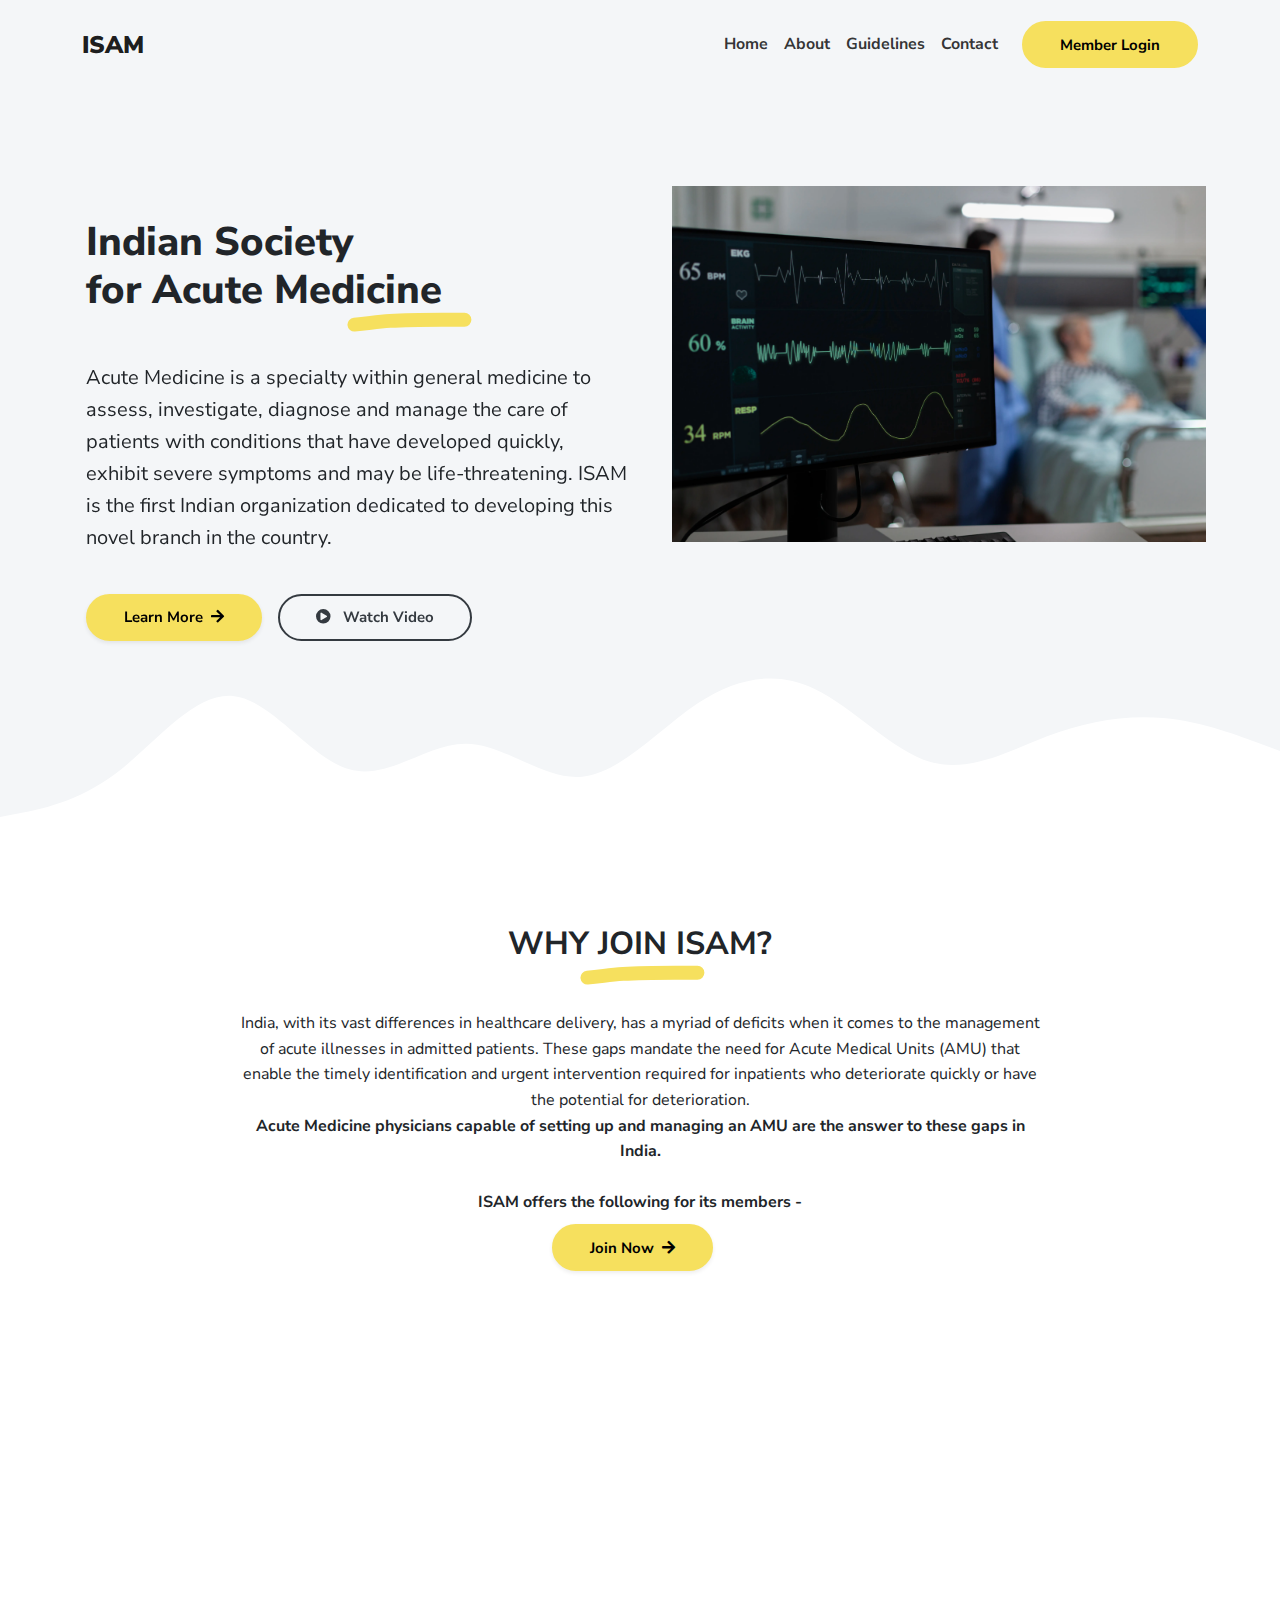
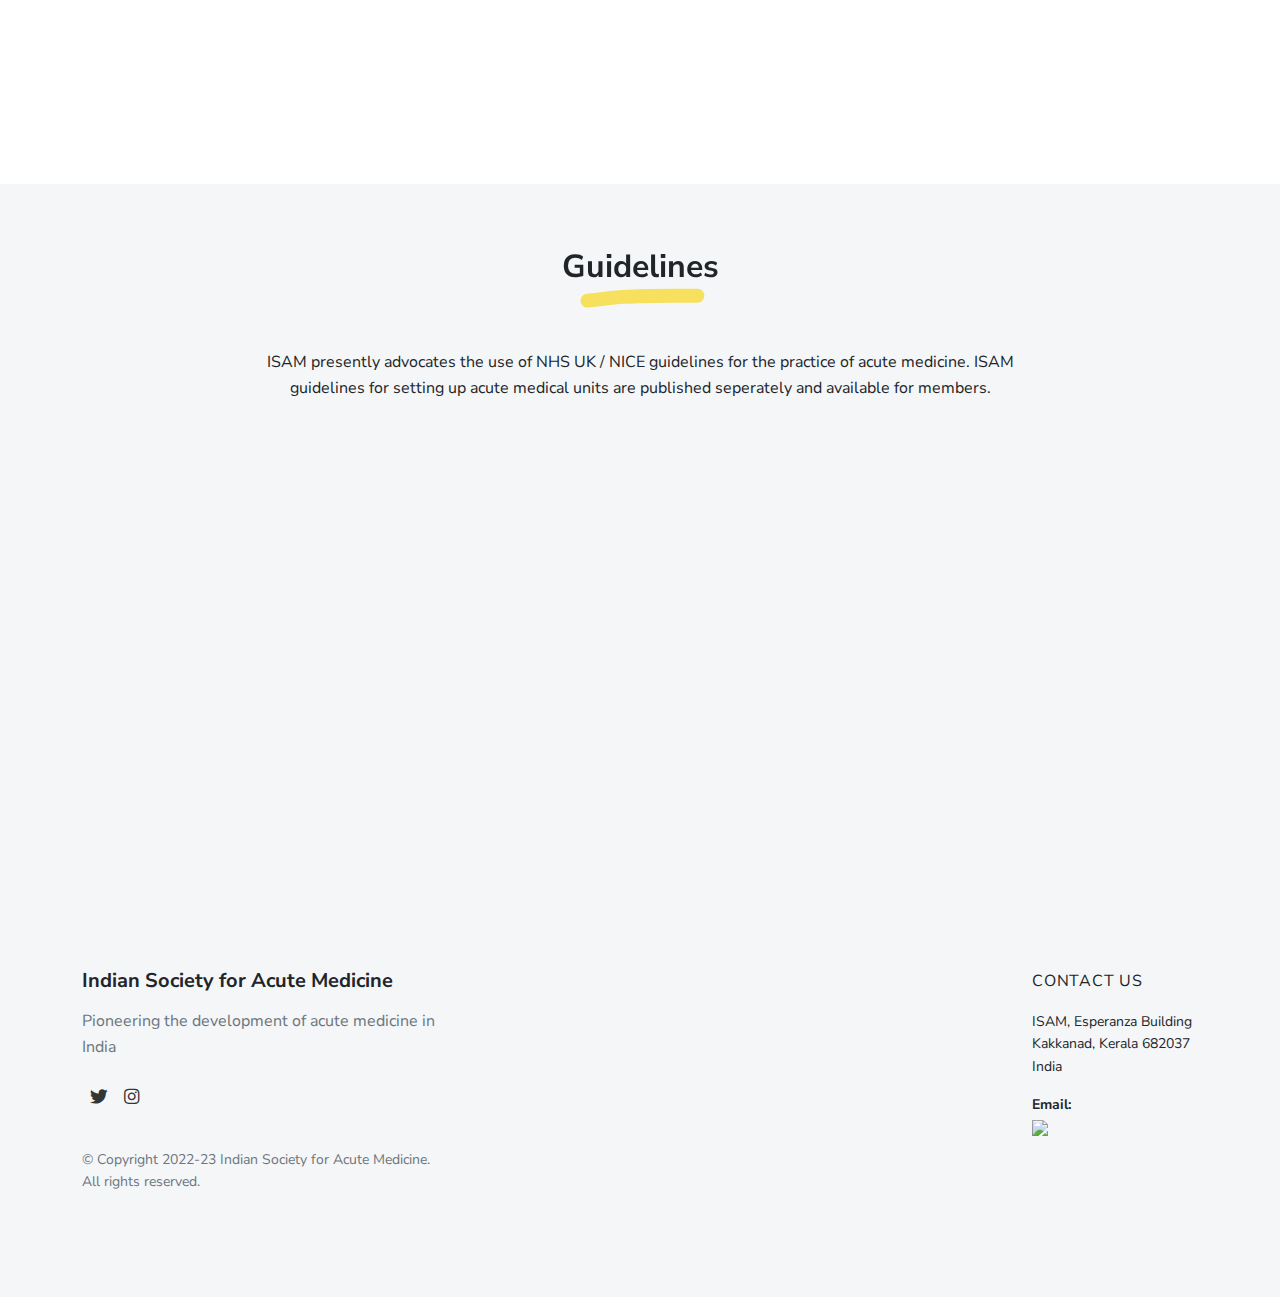
==== commit 8b092d4e: "Update index.html" ====
--- a/index.html
+++ b/index.html
@@ -4,6 +4,24 @@
   <meta charset="UTF-8">
   <meta content="IE=edge" http-equiv="X-UA-Compatible">
   <meta content="width=device-width, initial-scale=1" name="viewport">
+  <!-- Primary Meta Tags -->
+<title>ISAM - Indian Society for Acute Medicine</title>
+<meta name="title" content="ISAM - Indian Society for Acute Medicine">
+<meta name="description" content="The first Indian organization dedicated to developing the novel branch of Acute Medicine in the country. We offer free membership for all Indian RMPs. ">
+
+<!-- Open Graph / Facebook -->
+<meta property="og:type" content="website">
+<meta property="og:url" content="https://acutemedicine.in/">
+<meta property="og:title" content="ISAM - Indian Society for Acute Medicine">
+<meta property="og:description" content="The first Indian organization dedicated to developing the novel branch of Acute Medicine in the country. We offer free membership for all Indian RMPs. ">
+<meta property="og:image" content="https://res.cloudinary.com/openwolf/image/upload/v1673981038/ISAM/isam.png">
+
+<!-- Twitter -->
+<meta property="twitter:card" content="summary_large_image">
+<meta property="twitter:url" content="https://acutemedicine.in/">
+<meta property="twitter:title" content="ISAM - Indian Society for Acute Medicine">
+<meta property="twitter:description" content="The first Indian organization dedicated to developing the novel branch of Acute Medicine in the country. We offer free membership for all Indian RMPs. ">
+<meta property="twitter:image" content="https://res.cloudinary.com/openwolf/image/upload/v1673981038/ISAM/isam.png">
   <title>ISAM - Indian Society for Acute Medicine</title>
   <link href="https://fonts.gstatic.com" rel="preconnect">
   <link href="https://fonts.googleapis.com/css2?family=Nunito+Sans:wght@300;400;700;800&amp;display=swap" rel="preload">
@@ -21,6 +39,15 @@
          }
   </style></noscript>
 </head>
+  <!-- Google tag (gtag.js) -->
+<script async src="https://www.googletagmanager.com/gtag/js?id=G-GDH7F9XC2Q"></script>
+<script>
+  window.dataLayer = window.dataLayer || [];
+  function gtag(){dataLayer.push(arguments);}
+  gtag('js', new Date());
+
+  gtag('config', 'G-GDH7F9XC2Q');
+</script>
 <body id="top">
   <header class="bg-light">
     <nav class="navbar navbar-expand-lg navbar-light bg-light" id="header-nav" role="navigation">
@@ -171,10 +198,10 @@
                   <nav role="navigation">
                     <ul class="nav text-light">
                       <li class="nav-item">
-                        <a class="nav-link" href="https://twitter.com/templateflip" title="Twitter"><i class="fab fa-twitter"></i><span class="menu-title sr-only">Twitter</span></a>
+                        <a class="nav-link" href="#" title="Twitter"><i class="fab fa-twitter"></i><span class="menu-title sr-only">Twitter</span></a>
                       </li>
                       <li class="nav-item">
-                        <a class="nav-link" href="https://www.instagram.com/templateflip" title="Instagram"><i class="fab fa-instagram"></i><span class="menu-title sr-only">Instagram</span></a>
+                        <a class="nav-link" href="#" title="Instagram"><i class="fab fa-instagram"></i><span class="menu-title sr-only">Instagram</span></a>
                       </li>
                     </ul>
                   </nav>
@@ -204,7 +231,7 @@
                 </address>
                 <div class="mb-1">
                   <strong>Email:</strong><br>
-                  office[at]acutemedicine.in
+                  <img src="https://res.cloudinary.com/openwolf/image/upload/v1679916609/acutemedicine_isam.png" />
                 </div>
               </div>
             </div>
@@ -231,4 +258,4 @@
   <script src="./scripts/main.js?ver=1.2.0">
   </script>
 </body>
-</html>+</html>
